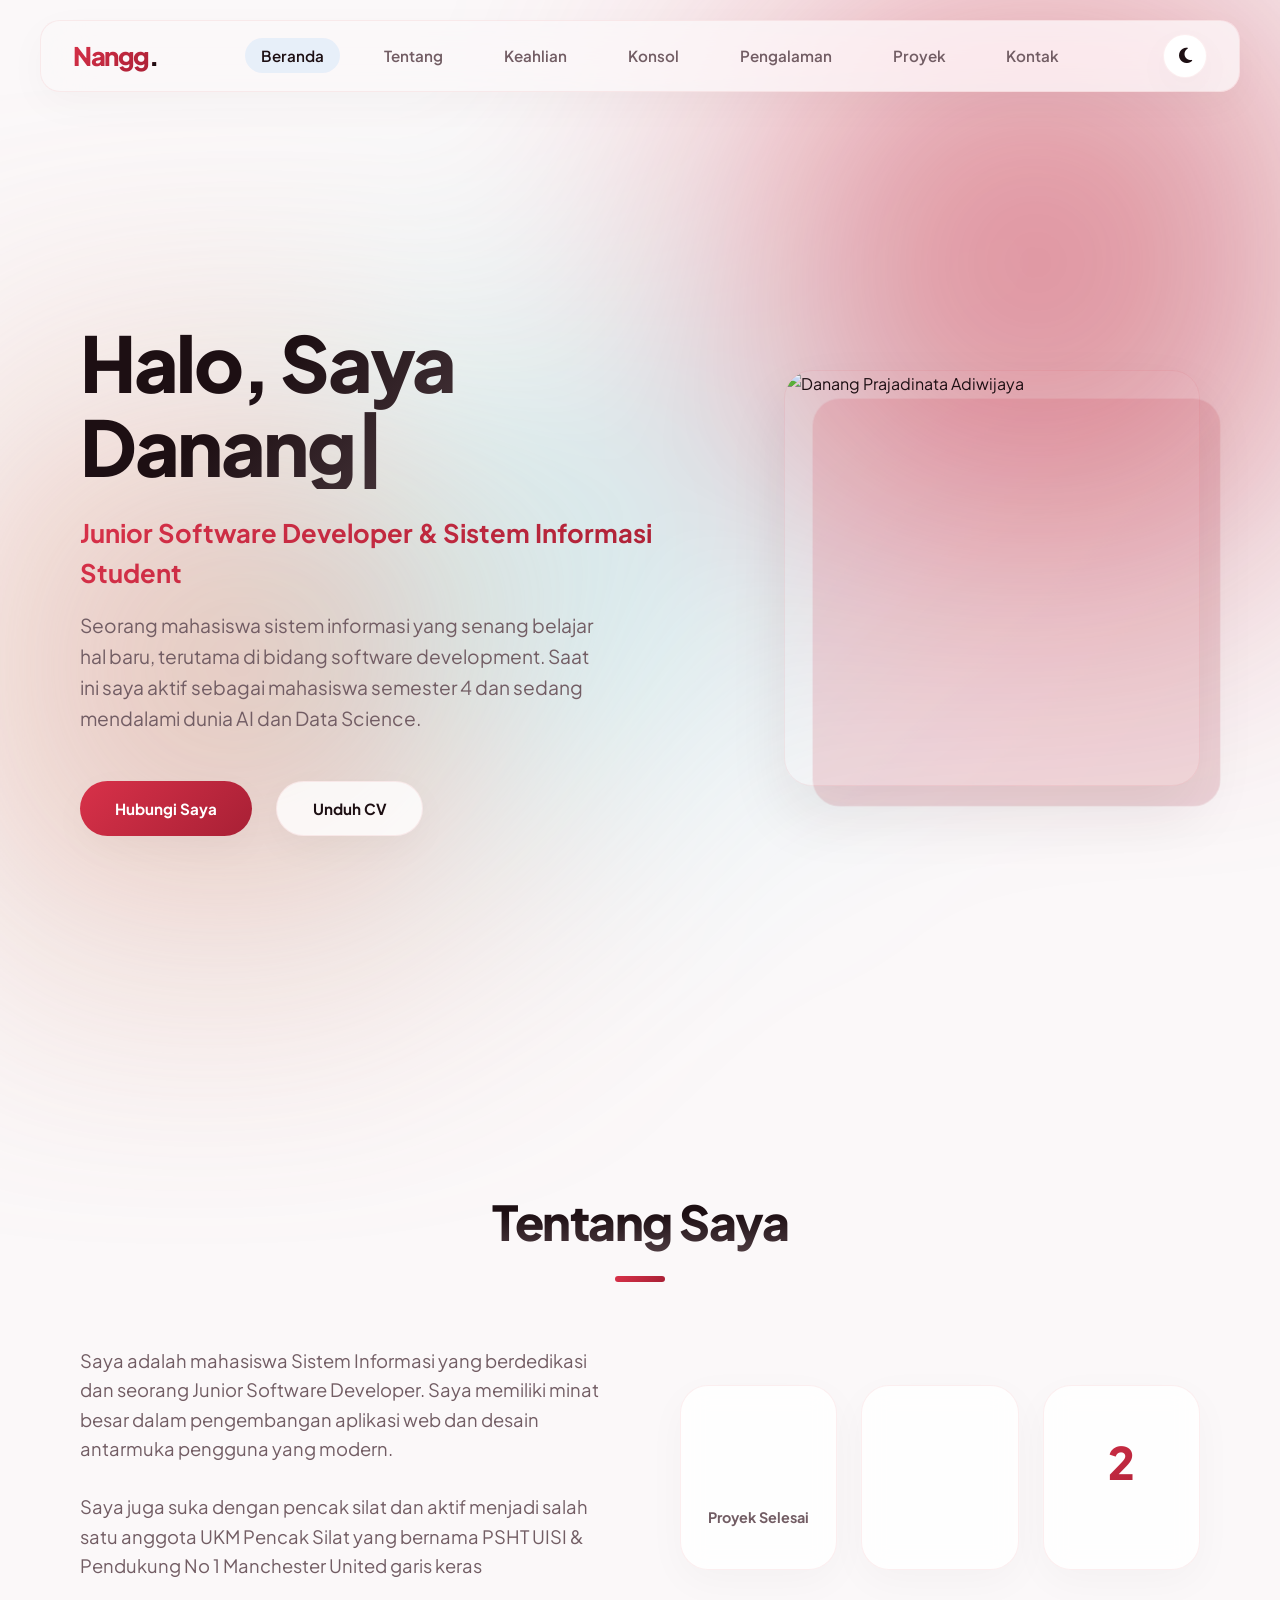
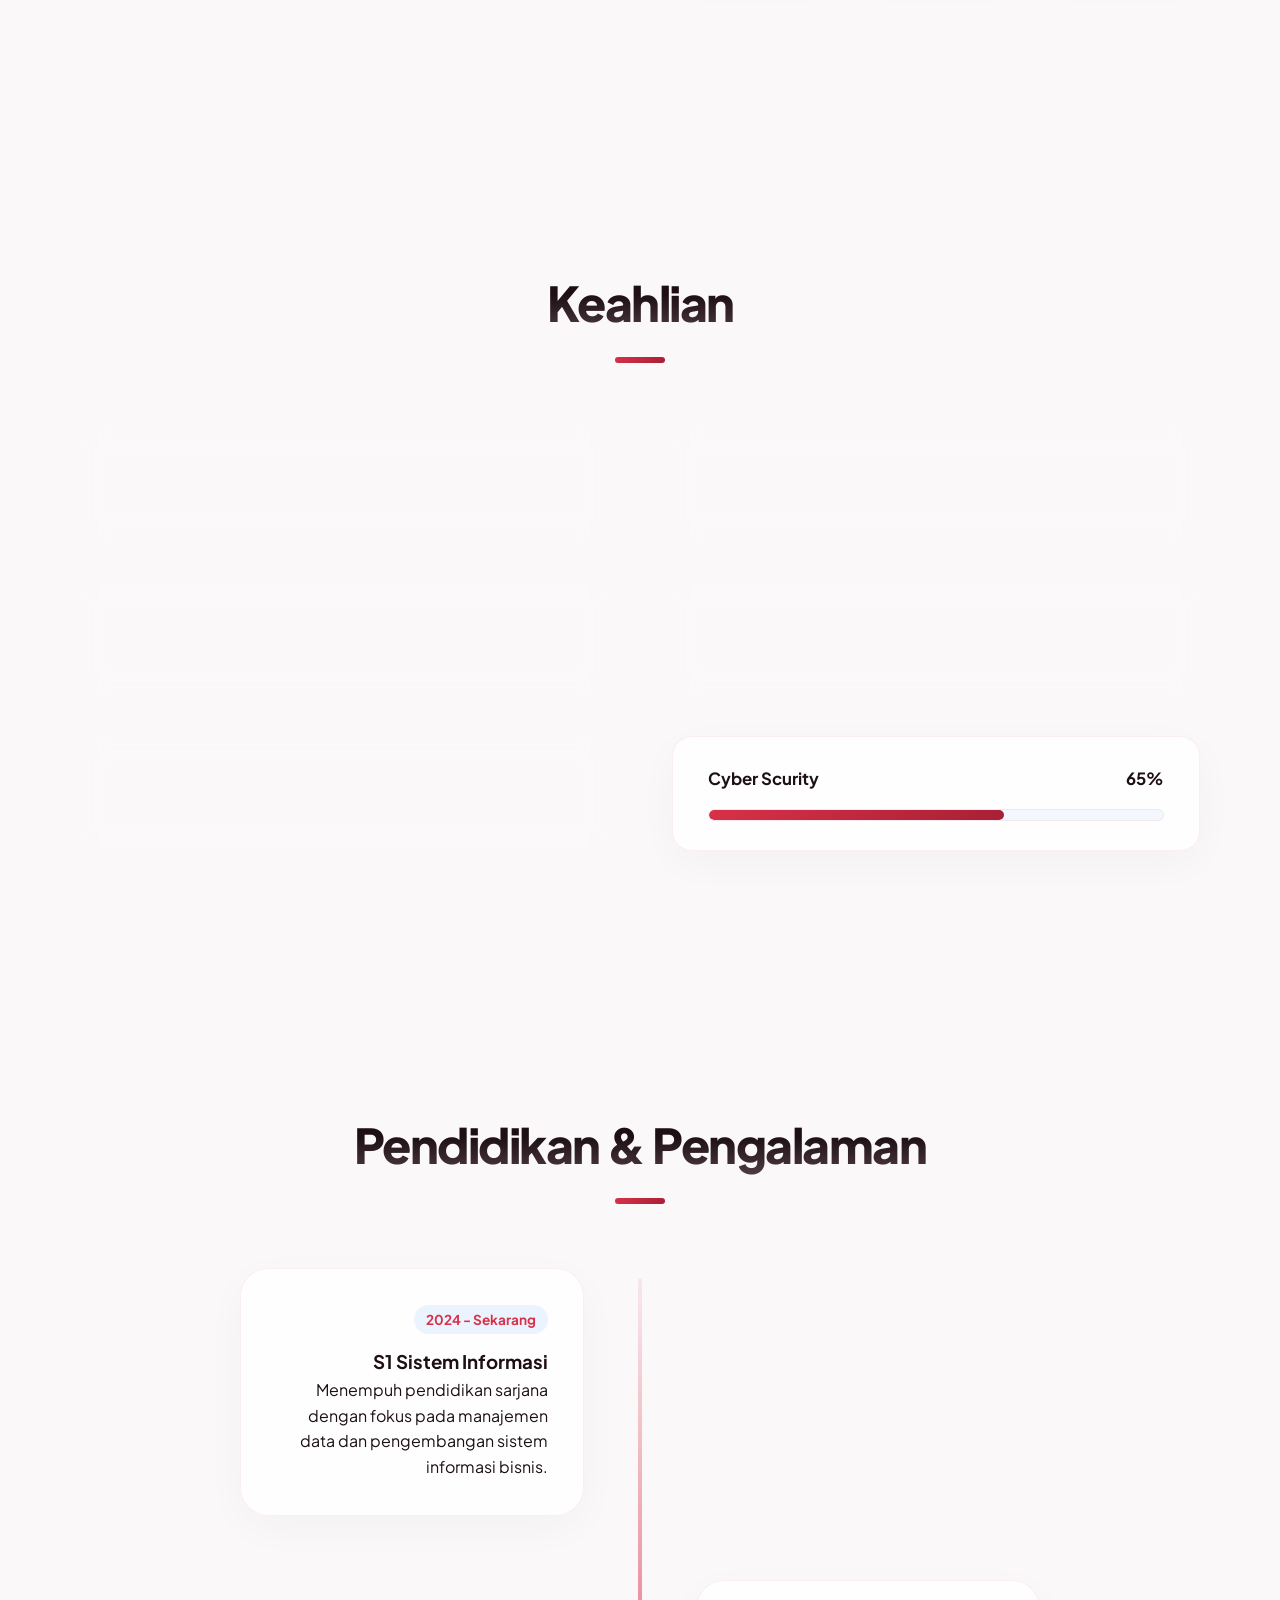
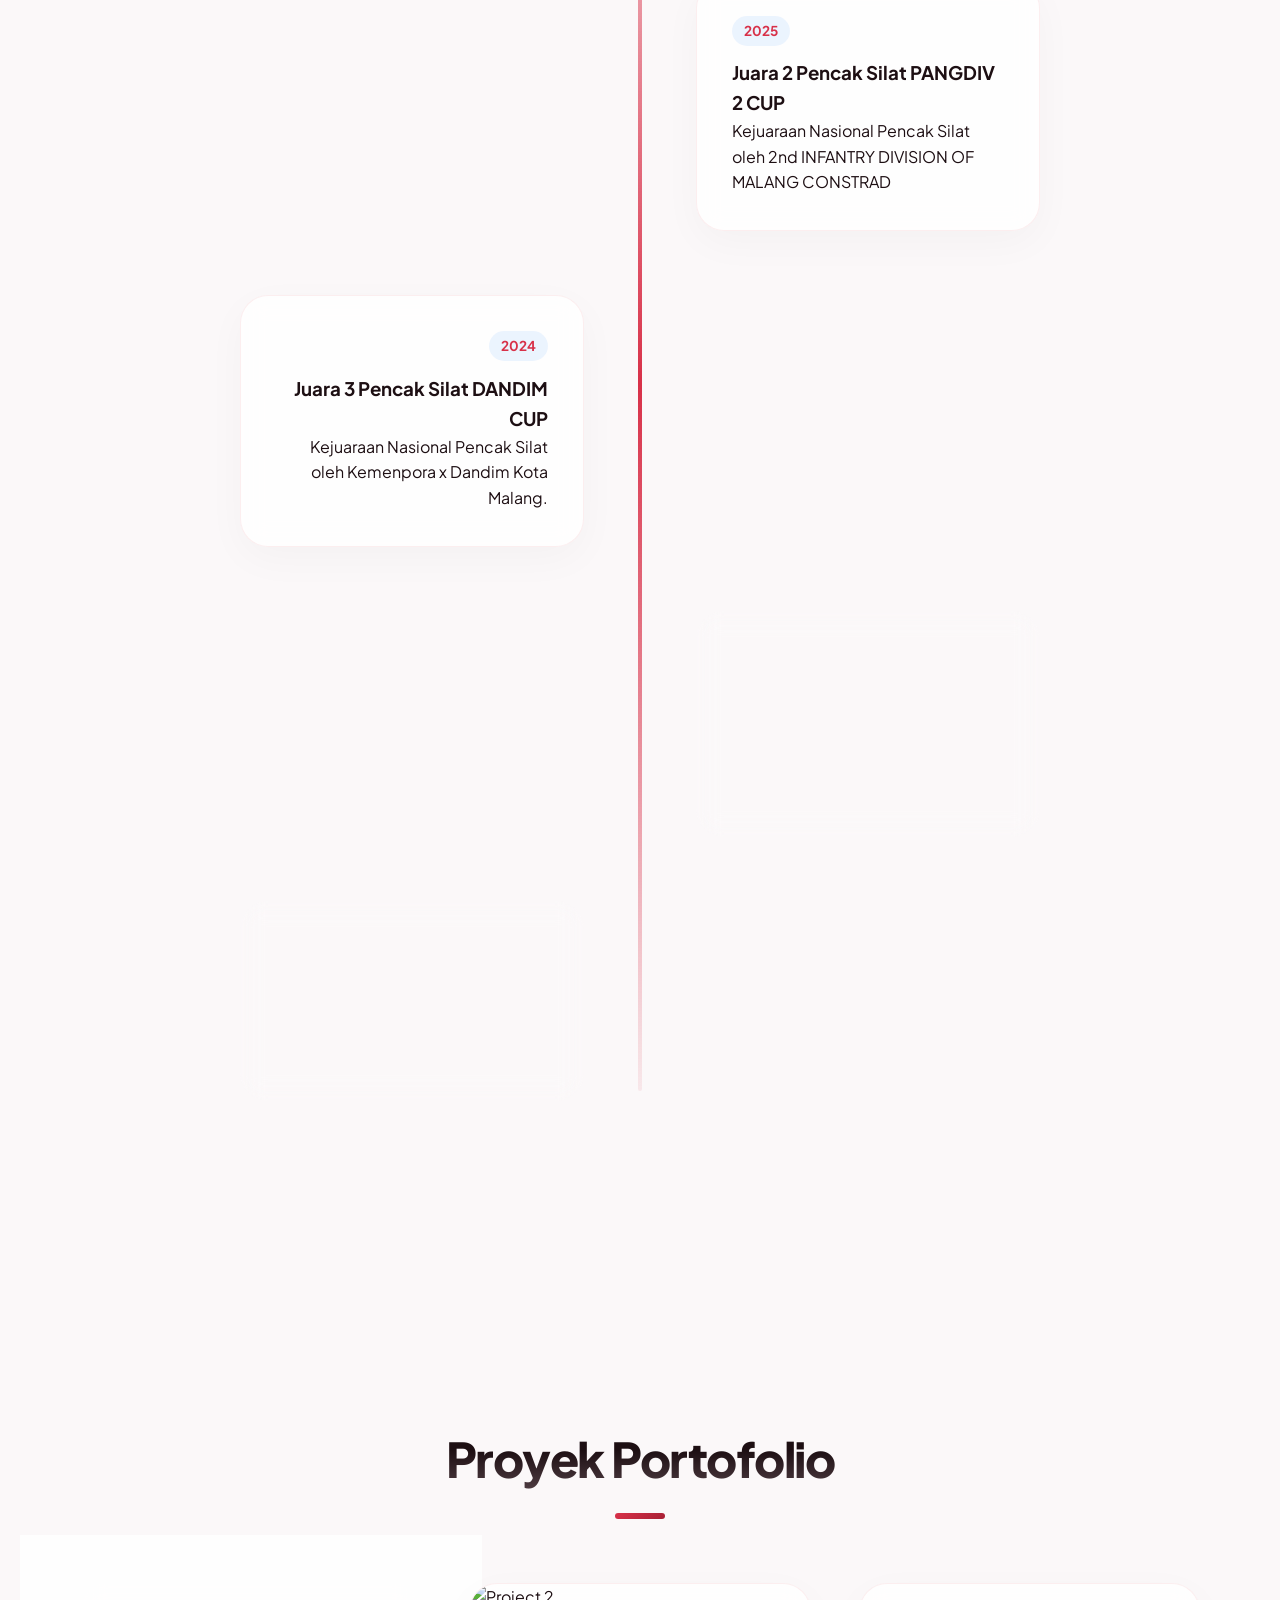
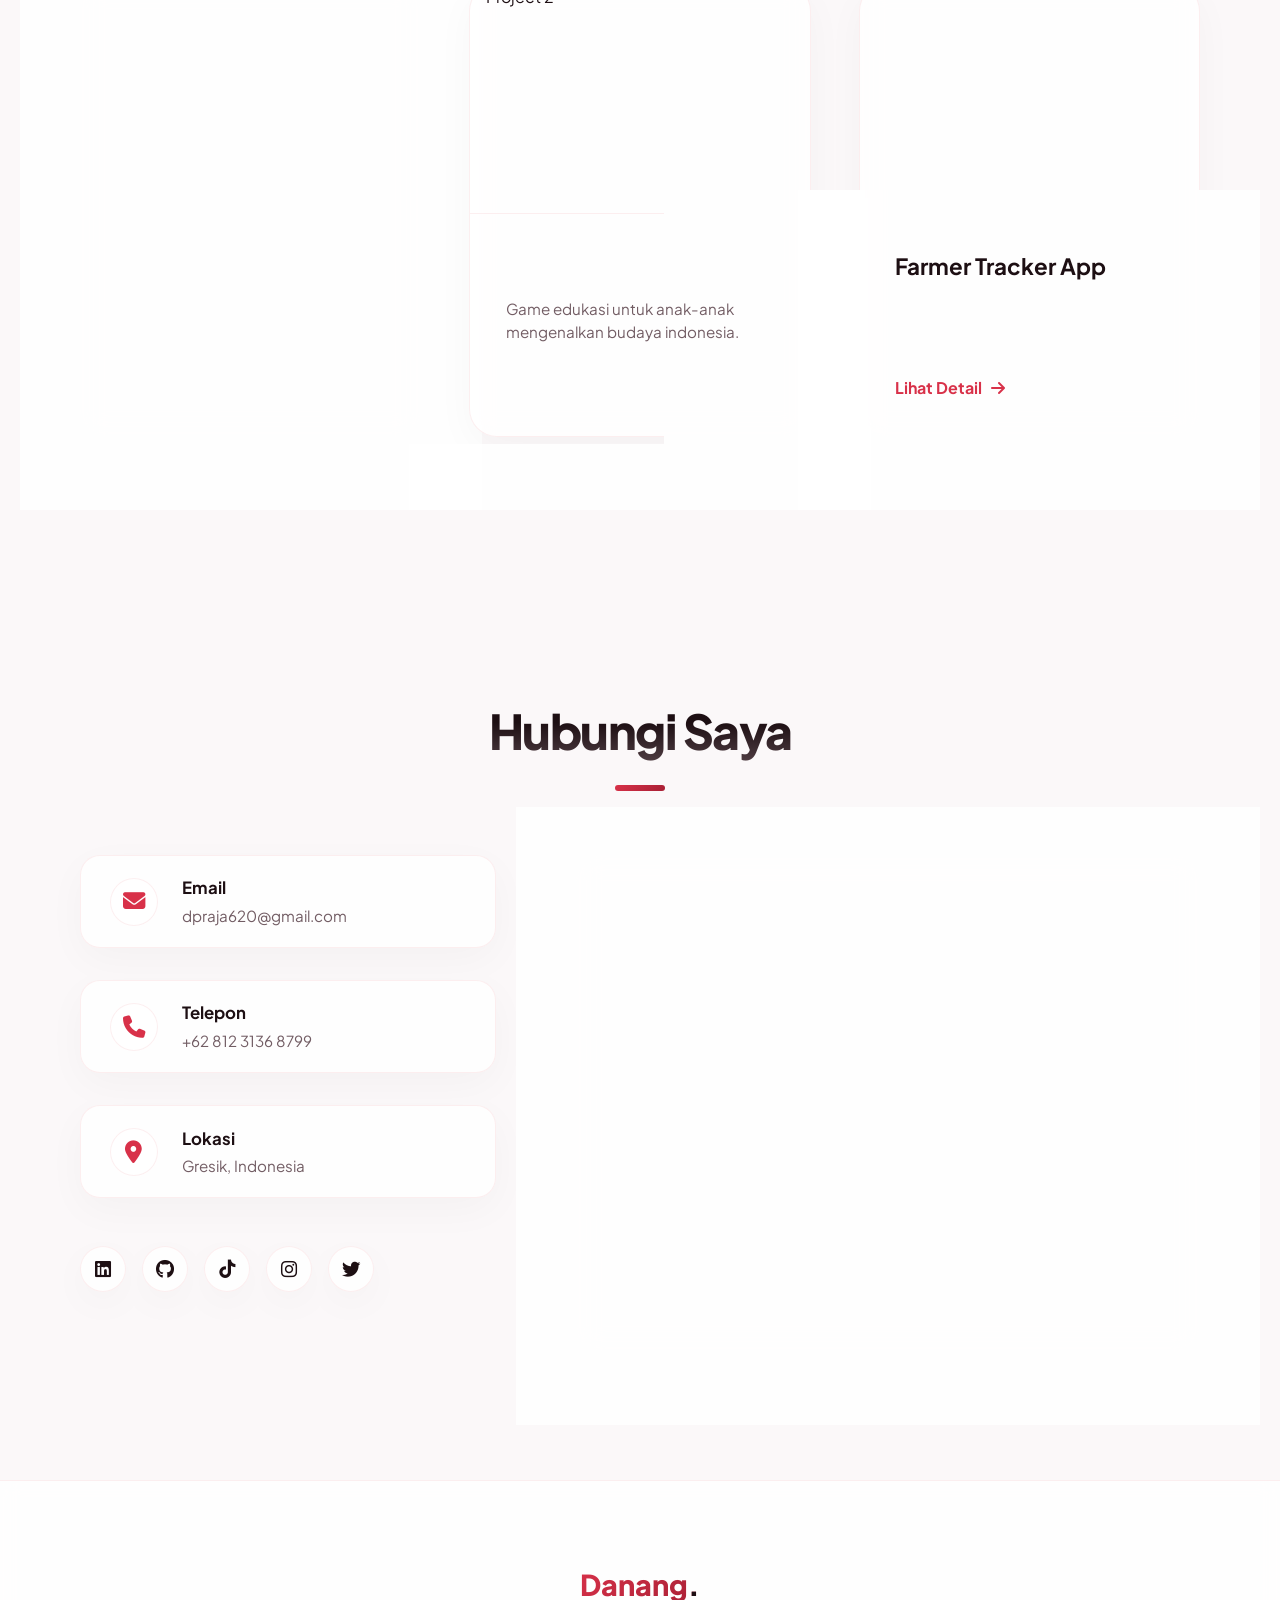
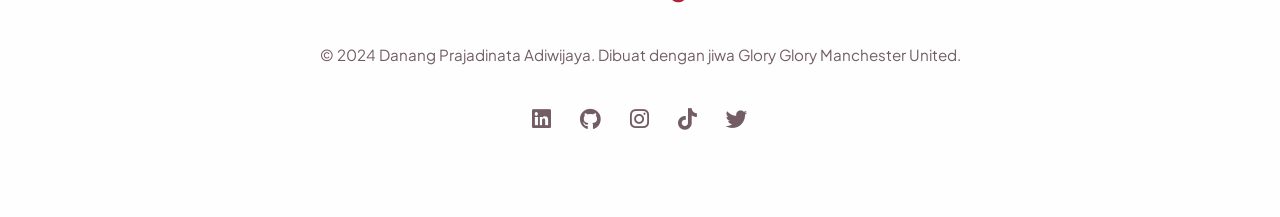
==== index.html @ c252d047 "Add files via upload" ====
<!DOCTYPE html>
<html lang="id">

<head>
    <meta charset="UTF-8">
    <meta name="viewport" content="width=device-width, initial-scale=1.0">
    <title>Nanggporto</title>
    <link rel="shortcut icon" href="assets/icons/favicon.ico" type="image/x-icon">
    <link rel="stylesheet" href="style.css">
    <!-- Font Awesome for icons -->
    <link rel="stylesheet" href="https://cdnjs.cloudflare.com/ajax/libs/font-awesome/6.4.0/css/all.min.css">
    <!-- Google Fonts -->
    <link href="https://fonts.googleapis.com/css2?family=Plus+Jakarta+Sans:wght@300;400;500;600;700;800&display=swap"
        rel="stylesheet">
</head>

<body class="light-mode">
    <div id="loading-screen" class="loading-screen">
        <div class="loader">
            <div class="spinner"></div>
            <p class="loader-text">Memuat...</p>
            <div class="progress-bar">
                <div class="progress"></div>
            </div>
        </div>
    </div>

    <!-- Ambient 3D background orbs -->
    <div class="ambient-orbs">
        <div class="orb orb-1"></div>
        <div class="orb orb-2"></div>
        <div class="orb orb-3"></div>
    </div>

    <nav id="navbar">
        <div class="container nav-container">
            <div class="logo">Nangg<span>.</span></div>
            <ul class="nav-links">
                <li><a href="#hero">Beranda</a></li>
                <li><a href="#about">Tentang</a></li>
                <li><a href="#skills">Keahlian</a></li>
                <li><a href="#console">Konsol</a></li>
                <li><a href="#experience">Pengalaman</a></li>
                <li><a href="#portfolio">Proyek</a></li>
                <li><a href="#contact">Kontak</a></li>
            </ul>
            <div class="nav-actions">
                <button id="theme-toggle" aria-label="Toggle Dark Mode">
                    <i class="fas fa-moon"></i>
                </button>
                <div class="hamburger">
                    <span></span>
                    <span></span>
                    <span></span>
                </div>
            </div>
        </div>
    </nav>

    <main>
        <!-- Hero Section -->
        <section id="hero" class="hero-section">
            <div class="container hero-container">
                <div class="hero-content" data-reveal="left">
                    <h1 class="typing-text">Halo, Saya Danang</h1>
                    <p class="tagline">Junior Software Developer & Sistem Informasi Student</p>
                    <p class="hero-desc">Seorang mahasiswa sistem informasi yang senang belajar hal baru, terutama di
                        bidang software development. Saat ini saya aktif sebagai mahasiswa semester 4 dan sedang
                        mendalami dunia AI dan Data Science.</p>
                    <div class="hero-btns">
                        <a href="#contact" class="btn btn-primary">Hubungi Saya</a>
                        <a href="#" class="btn btn-outline">Unduh CV</a>
                    </div>
                </div>
                <div class="hero-image" data-reveal="right">
                    <div class="image-wrapper">
                        <img id="profile-img" src="assets/images/profile_light.png" alt="Danang Prajadinata Adiwijaya">
                        <div class="image-bg"></div>
                    </div>
                </div>
            </div>
        </section>

        <!-- About Section -->
        <section id="about" class="about-section">
            <div class="container">
                <h2 class="section-title" data-reveal="top">Tentang Saya</h2>
                <div class="about-grid">
                    <div class="about-text" data-reveal="left">
                        <p>Saya adalah mahasiswa Sistem Informasi yang berdedikasi dan seorang Junior Software
                            Developer. Saya memiliki minat besar dalam pengembangan aplikasi web dan desain antarmuka
                            pengguna yang modern.</p>
                        <p>Saya juga suka dengan pencak silat dan aktif menjadi salah satu anggota UKM Pencak Silat yang
                            bernama PSHT UISI & Pendukung No 1 Manchester United garis keras</p>
                    </div>
                    <div class="about-stats" data-reveal="right">
                        <div class="stat-card">
                            <h3 class="counter" data-target="19">0</h3>
                            <p>Proyek Selesai</p>
                        </div>
                        <div class="stat-card">
                            <h3 class="counter" data-target="2">0</h3>
                            <p>Sertifikasi</p>
                        </div>
                        <div class="stat-card">
                            <h3 class="counter" data-target="2">0</h3>
                            <p>Tahun Belajar</p>
                        </div>
                    </div>
                </div>
            </div>
        </section>

        <!-- Skills Section -->
        <section id="skills" class="skills-section">
            <div class="container">
                <h2 class="section-title" data-reveal="top">Keahlian</h2>
                <div class="skills-grid">
                    <div class="skill-item" data-reveal="bottom">
                        <div class="skill-info">
                            <span>HTML5 & CSS3</span>
                            <span>90%</span>
                        </div>
                        <div class="skill-bar">
                            <div class="skill-progress" style="width: 0;" data-width="90%"></div>
                        </div>
                    </div>
                    <div class="skill-item" data-reveal="bottom">
                        <div class="skill-info">
                            <span>JavaScript</span>
                            <span>75%</span>
                        </div>
                        <div class="skill-bar">
                            <div class="skill-progress" style="width: 0;" data-width="85%"></div>
                        </div>
                    </div>
                    <div class="skill-item" data-reveal="bottom">
                        <div class="skill-info">
                            <span>PHP & MySQL</span>
                            <span>75%</span>
                        </div>
                        <div class="skill-bar">
                            <div class="skill-progress" style="width: 0;" data-width="80%"></div>
                        </div>
                    </div>
                    <div class="skill-item" data-reveal="bottom">
                        <div class="skill-info">
                            <span>UI/UX Design</span>
                            <span>75%</span>
                        </div>
                        <div class="skill-bar">
                            <div class="skill-progress" style="width: 0;" data-width="75%"></div>
                        </div>
                    </div>
                    <div class="skill-item" data-reveal="bottom">
                        <div class="skill-info">
                            <span>Problem Solving</span>
                            <span>90%</span>
                        </div>
                        <div class="skill-bar">
                            <div class="skill-progress" style="width: 0;" data-width="90%"></div>
                        </div>
                    </div>
                    <div class="skill-item" data-reveal="bottom">
                        <div class="skill-info">
                            <span>Cyber Scurity</span>
                            <span>65%</span>
                        </div>
                        <div class="skill-bar">
                            <div class="skill-progress" style="width: 0;" data-width="65%"></div>
                        </div>
                    </div>
                </div>
            </div>
        </section>

        <!-- Experience Section -->
        <section id="experience" class="experience-section">
            <div class="container">
                <h2 class="section-title" data-reveal="top">Pendidikan & Pengalaman</h2>
                <div class="timeline">
                    <div class="timeline-item" data-reveal="left">
                        <div class="timeline-dot"></div>
                        <div class="timeline-content">
                            <span class="date">2024 - Sekarang</span>
                            <h3>S1 Sistem Informasi</h3>
                            <p>Menempuh pendidikan sarjana dengan fokus pada manajemen data dan pengembangan sistem
                                informasi bisnis.</p>
                        </div>
                    </div>
                    <div class="timeline-item" data-reveal="right">
                        <div class="timeline-dot"></div>
                        <div class="timeline-content">
                            <span class="date">2025</span>
                            <h3>Juara 2 Pencak Silat PANGDIV 2 CUP</h3>
                            <p>Kejuaraan Nasional Pencak Silat oleh 2nd INFANTRY DIVISION OF MALANG CONSTRAD</p>
                            <img src="C:\Users\danan\OneDrive\Pictures\Screenshots\Screenshot 2025-07-25 211923.png"
                                alt="">
                        </div>
                    </div>
                    <div class="timeline-item" data-reveal="left">
                        <div class="timeline-dot"></div>
                        <div class="timeline-content">
                            <span class="date">2024</span>
                            <h3>Juara 3 Pencak Silat DANDIM CUP</h3>
                            <p>Kejuaraan Nasional Pencak Silat oleh Kemenpora x Dandim Kota Malang.</p>
                            <img src="C:\Users\danan\Downloads\SaveClip.App_567736354_1314228057144982_1578886664386800120_n.jpg"
                                alt="">
                        </div>
                    </div>
                    <div class="timeline-item" data-reveal="left">
                        <div class="timeline-dot"></div>
                        <div class="timeline-content">
                            <span class="date">2023</span>
                            <h3>Juara Harapan 3 Pencak Silat Pemkab Lamongan</h3>
                            <p>Kejuaraan Pencak Silat oleh Pemkab Lamongan.</p>
                        </div>
                    </div>
                    <div class="timeline-item" data-reveal="left">
                        <div class="timeline-dot"></div>
                        <div class="timeline-content">
                            <span class="date">2023</span>
                            <h3>Juara Harapan 2 Pencak Silat Pemda</h3>
                            <p>Kejuaraan Pencak Silat Pemda  </p>
                        </div>
                    </div>
                </div>
            </div>
        </section>

        <!-- Portfolio Section -->
        <section id="portfolio" class="portfolio-section">
            <div class="container">
                <h2 class="section-title" data-reveal="top">Proyek Portofolio</h2>
                <div class="portfolio-grid">
                    <div class="portfolio-card" data-reveal="bottom">
                        <div class="portfolio-img">
                            <img src="C:\Users\danan\OneDrive\Pictures\Screenshots\Screenshot 2026-05-27 235932.png"
                                alt="Project 1">
                        </div>
                        <div class="portfolio-info">
                            <h3>Movie App</h3>
                            <p>Aplikasi pencarian film dengan informasi lengkap dan trailer.</p>
                            <a href="https://my-movie-app-ecru.vercel.app/" class="portfolio-link">Lihat Detail <i
                                    class="fas fa-arrow-right"></i></a>
                        </div>
                    </div>
                    <div class="portfolio-card" data-reveal="bottom">
                        <div class="portfolio-img">
                            <img src="C:\Users\danan\OneDrive\Pictures\Screenshots\Screenshot 2026-01-17 145121.png"
                                alt="Project 2">
                        </div>
                        <div class="portfolio-info">
                            <h3>Game Edukasi</h3>
                            <p>Game edukasi untuk anak-anak mengenalkan budaya indonesia.</p>
                            <a href="./game.html" class="portfolio-link">Lihat Detail <i
                                    class="fas fa-arrow-right"></i></a>
                        </div>
                    </div>
                    <div class="portfolio-card" data-reveal="bottom">
                        <div class="portfolio-img">
                            <img src="C:\Users\danan\OneDrive\Pictures\Screenshots\Screenshot 2026-05-27 235335.png"
                                alt="Project 3">
                        </div>
                        <div class="portfolio-info">
                            <h3>Farmer Tracker App</h3>
                            <p>Aplikasi pencatatan cuaca & kebun yang membantu petani vanili.</p>
                            <a href="https://vanilla-plantation-m-uxh8.bolt.host/" class="portfolio-link">Lihat Detail
                                <i class="fas fa-arrow-right"></i></a>
                        </div>
                    </div>
                </div>
            </div>
        </section>

        <!-- Contact Section -->
        <section id="contact" class="contact-section">
            <div class="container">
                <h2 class="section-title" data-reveal="top">Hubungi Saya</h2>
                <div class="contact-grid">
                    <div class="contact-info" data-reveal="left">
                        <div class="info-item">
                            <i class="fas fa-envelope"></i>
                            <div>
                                <h4>Email</h4>
                                <p>dpraja620@gmail.com</p>
                            </div>
                        </div>
                        <div class="info-item">
                            <i class="fas fa-phone"></i>
                            <div>
                                <h4>Telepon</h4>
                                <p>+62 812 3136 8799</p>
                            </div>
                        </div>
                        <div class="info-item">
                            <i class="fas fa-location-dot"></i>
                            <div>
                                <h4>Lokasi</h4>
                                <p>Gresik, Indonesia</p>
                            </div>
                        </div>
                        <div class="social-links">
                            <a href="https://www.linkedin.com/in/danang-prajadinata-adiwijaya-89ab84354"><i
                                    class="fab fa-linkedin"></i></a>
                            <a href="https://github.com/nangg22"><i class="fab fa-github"></i></a>
                            <a href="https://www.tiktok.com/@nanggxd_"><i class="fab fa-tiktok"></i></a>
                            <a href="https://www.instagram.com/dnanggpraja/?hl=en"><i class="fab fa-instagram"></i></a>
                            <a href="https://x.com/Nanggxd7"><i class="fab fa-twitter"></i></a>
                        </div>
                    </div>
                    <div class="contact-form" data-reveal="right">
                        <form id="form-contact">
                            <div class="form-group">
                                <input type="text" id="name" placeholder="Nama Lengkap" required>
                            </div>
                            <div class="form-group">
                                <input type="email" id="email" placeholder="Alamat Email" required>
                            </div>
                            <div class="form-group">
                                <textarea id="message" rows="5" placeholder="Pesan Anda" required></textarea>
                            </div>
                            <button type="submit" class="btn btn-primary btn-block">Kirim Pesan</button>
                        </form>
                    </div>
                </div>
            </div>
        </section>
    </main>

    <footer class="footer">
        <div class="container">
            <div class="footer-content">
                <div class="footer-logo">Danang<span>.</span></div>
                <p>&copy; 2024 Danang Prajadinata Adiwijaya. Dibuat dengan jiwa <span>Glory Glory Manchester
                        United</span>.</p>
                <div class="footer-social">
                    <a href="https://www.linkedin.com/in/danang-prajadinata-adiwijaya-89ab84354"><i
                            class="fab fa-linkedin"></i></a>
                    <a href="https://github.com/nangg22"><i class="fab fa-github"></i></a>
                    <a href="https://www.instagram.com/dnanggpraja"><i class="fab fa-instagram"></i></a>
                    <a href="https://www.tiktok.com/@nanggxd_"><i class="fab fa-tiktok"></i></a>
                    <a href="https://x.com/Nanggxd7"><i class="fab fa-twitter"></i></a>
                </div>
            </div>
        </div>
    </footer>

    <script src="script.js"></script>
</body>
---- style.css ----
:root {
    /* Crimson Slate & Rose Gold Palette - Light Mode */
    --primary-gradient: linear-gradient(135deg, #d83149 0%, #a82035 100%);
    --primary: #d83149;
    --primary-glow: rgba(216, 49, 73, 0.25);
    --secondary: #26161c;
    --accent-gradient: linear-gradient(135deg, #df9f8b 0%, #c47c66 100%);
    --accent: #df9f8b;

    --background: #fbf8f9;
    /* Warm off-white/rose background */
    --surface: rgba(255, 255, 255, 0.8);
    /* Glassmorphic surface */
    --surface-solid: #ffffff;
    --text: #1d0f13;
    /* Deep slate crimson/black */
    --text-muted: #725d64;
    --border: rgba(216, 49, 73, 0.08);
    --nav-bg: rgba(251, 248, 249, 0.8);

    /* Spacing & Misc */
    --container-width: 1200px;
    --transition-speed: 0.5s;
    --transition-bouncy: cubic-bezier(0.34, 1.56, 0.64, 1);
    --border-radius-lg: 28px;
    --border-radius-md: 20px;
    --border-radius-sm: 14px;
    --shadow-soft: 0 12px 40px rgba(38, 22, 28, 0.03);
    --shadow-medium: 0 20px 50px rgba(216, 49, 73, 0.05);
    --shadow-elevated: 0 30px 60px rgba(38, 22, 28, 0.08);
}

.dark-mode {
    /* Crimson Slate & Rose Gold Palette - Dark Mode */
    --primary-gradient: linear-gradient(135deg, #e95a71 0%, #d83149 100%);
    --primary: #e95a71;
    --primary-glow: rgba(233, 90, 113, 0.35);
    --secondary: #fbf8f9;
    --accent-gradient: linear-gradient(135deg, #f0b5a3 0%, #df9f8b 100%);
    --accent: #f0b5a3;

    --background: #120a0d;
    /* Luxurious deep crimson slate black */
    --surface: rgba(28, 16, 21, 0.7);
    /* Warm glassmorphic surface */
    --surface-solid: #1e1116;
    --text: #faeff2;
    --text-muted: #b49ea5;
    --border: rgba(255, 255, 255, 0.06);
    --nav-bg: rgba(18, 10, 13, 0.8);
    --shadow-soft: 0 12px 40px rgba(0, 0, 0, 0.4);
    --shadow-medium: 0 20px 50px rgba(0, 0, 0, 0.5);
    --shadow-elevated: 0 30px 60px rgba(0, 0, 0, 0.6);
}

/* LOADING SCREEN */
.loading-screen {
    position: fixed;
    top: 0;
    left: 0;
    width: 100%;
    height: 100%;
    background: linear-gradient(135deg, #d83149 0%, #a82035 100%);
    display: flex;
    align-items: center;
    justify-content: center;
    z-index: 9999;
    transition: opacity 1.5s ease;
}

.loading-screen.hide {
    opacity: 0;
    pointer-events: none;
}

.loader {
    text-align: center;
}

/* SPINNER */
.spinner {
    width: 60px;
    height: 60px;
    border: 4px solid rgba(255, 255, 255, 0.2);
    border-top: 4px solid #fff;
    border-radius: 50%;
    animation: spin 1s linear infinite;
    margin: 0 auto 20px;
}

@keyframes spin {
    to {
        transform: rotate(360deg);
    }
}

/* TEXT */
.loader-text {
    color: #fff;
    font-size: 18px;
    font-weight: 600;
    margin-bottom: 20px;
    animation: pulse 1.5s ease-in-out infinite;
}

@keyframes pulse {

    0%,
    100% {
        opacity: 0.6;
    }

    50% {
        opacity: 1;
    }
}

/* PROGRESS BAR */
.progress-bar {
    width: 250px;
    height: 4px;
    background: rgba(255, 0, 106, 0.2);
    border-radius: 10px;
    overflow: hidden;
    margin: 0 auto;
}

.progress {
    height: 100%;
    background: linear-gradient(90deg, #fff, #ff00bf);
    animation: progress 2s ease-in-out infinite;
}

@keyframes progress {
    0% {
        width: 0%;
    }

    50% {
        width: 100%;
    }

    100% {
        width: 100%;
    }
}

* {
    margin: 0;
    padding: 0;
    box-sizing: border-box;
}

html {
    scroll-behavior: smooth;
    scrollbar-width: thin;
    scrollbar-color: var(--primary) var(--background);
}

/* Custom Scrollbar */
::-webkit-scrollbar {
    width: 8px;
}

::-webkit-scrollbar-track {
    background: var(--background);
}

::-webkit-scrollbar-thumb {
    background: var(--primary);
    border-radius: 10px;
}

body {
    font-family: 'Plus Jakarta Sans', sans-serif;
    background-color: var(--background);
    color: var(--text);
    line-height: 1.6;
    transition: background-color var(--transition-speed), color var(--transition-speed);
    overflow-x: hidden;
    position: relative;
}

/* Ambient 3D background orbs */
.ambient-orbs {
    position: fixed;
    top: 0;
    left: 0;
    width: 100vw;
    height: 100vh;
    z-index: -2;
    pointer-events: none;
    overflow: hidden;
    opacity: 0.6;
    filter: blur(140px);
    transition: opacity 1s ease;
}

.orb {
    position: absolute;
    border-radius: 50%;
}

.orb-1 {
    top: -10%;
    right: -10%;
    width: 50vw;
    height: 50vw;
    background: var(--primary-gradient);
    animation: orbFloat 25s infinite alternate ease-in-out;
}

.orb-2 {
    bottom: -10%;
    left: -10%;
    width: 45vw;
    height: 45vw;
    background: var(--accent-gradient);
    animation: orbFloat 30s infinite alternate-reverse ease-in-out;
}

.orb-3 {
    top: 40%;
    left: 30%;
    width: 30vw;
    height: 30vw;
    background: linear-gradient(135deg, #00f5d4 0%, #00bbf9 100%);
    animation: orbFloat 20s infinite alternate ease-in-out 2s;
    opacity: 0.4;
}

@keyframes orbFloat {
    0% {
        transform: translate(0, 0) scale(1) rotate(0deg);
    }

    50% {
        transform: translate(5%, 8%) scale(1.1) rotate(180deg);
    }

    100% {
        transform: translate(-5%, -5%) scale(0.9) rotate(360deg);
    }
}

.container {
    max-width: var(--container-width);
    margin: 0 auto;
    padding: 0 2.5rem;
}

a {
    text-decoration: none;
    color: inherit;
    transition: color 0.3s ease, transform 0.3s ease;
}

ul {
    list-style: none;
}

img {
    max-width: 100%;
    display: block;
}

section {
    padding: 8rem 0;
    position: relative;
}

/* One UI Signature Header Style (Large, Clean Title & Subtle Subtitle) */
.section-title {
    font-size: 3rem;
    font-weight: 800;
    margin-bottom: 4rem;
    text-align: center;
    letter-spacing: -1.5px;
    background: linear-gradient(180deg, var(--text) 30%, var(--text-muted) 100%);
    -webkit-background-clip: text;
    -webkit-text-fill-color: transparent;
    position: relative;
    display: flex;
    flex-direction: column;
    align-items: center;
}

.section-title::after {
    content: '';
    display: block;
    margin-top: 15px;
    width: 50px;
    height: 6px;
    background: var(--primary-gradient);
    border-radius: 100px;
}

/* Navbar (One UI Quick Panel Inspired Glassmorphic Bar) */
#navbar {
    position: fixed;
    top: 20px;
    left: 50%;
    transform: translateX(-50%);
    width: calc(100% - 40px);
    max-width: var(--container-width);
    z-index: 1000;
    background-color: var(--nav-bg);
    backdrop-filter: blur(24px) saturate(180%);
    -webkit-backdrop-filter: blur(24px) saturate(180%);
    border: 1px solid var(--border);
    border-radius: var(--border-radius-md);
    box-shadow: var(--shadow-soft);
    transition: all var(--transition-speed) var(--transition-bouncy);
}

#navbar.shrink {
    top: 10px;
    border-radius: var(--border-radius-lg);
    box-shadow: var(--shadow-medium);
    background-color: rgba(255, 255, 255, 0.85);
}

.dark-mode #navbar.shrink {
    background-color: rgba(6, 7, 9, 0.85);
}

.nav-container {
    display: flex;
    justify-content: space-between;
    align-items: center;
    height: 70px;
    padding: 0 2rem;
}

.logo {
    font-size: 1.6rem;
    font-weight: 800;
    letter-spacing: -1.5px;
    background: var(--primary-gradient);
    -webkit-background-clip: text;
    -webkit-text-fill-color: transparent;
}

.logo span {
    -webkit-text-fill-color: var(--text);
}

.nav-links {
    display: flex;
    gap: 1.8rem;
}

.nav-links a {
    font-weight: 600;
    font-size: 0.95rem;
    color: var(--text-muted);
    padding: 8px 16px;
    border-radius: 100px;
    transition: all 0.3s var(--transition-bouncy);
}

.nav-links a:hover,
.nav-links a.active {
    color: var(--text);
    background: rgba(3, 129, 254, 0.08);
}

.nav-actions {
    display: flex;
    align-items: center;
    gap: 1.2rem;
}

/* One UI 8.5/9 Quick Toggle Theme Switcher */
#theme-toggle {
    background: var(--surface-solid);
    border: 1px solid var(--border);
    cursor: pointer;
    width: 44px;
    height: 44px;
    border-radius: 50%;
    display: flex;
    align-items: center;
    justify-content: center;
    color: var(--text);
    font-size: 1.1rem;
    box-shadow: var(--shadow-soft);
    transition: all 0.4s var(--transition-bouncy);
}

#theme-toggle:hover {
    transform: scale(1.1) rotate(15deg);
    background: var(--primary-gradient);
    color: #ffffff;
    box-shadow: var(--shadow-medium);
}

.hamburger {
    display: none;
    flex-direction: column;
    gap: 6px;
    cursor: pointer;
    padding: 6px;
}

.hamburger span {
    width: 22px;
    height: 2.5px;
    border-radius: 10px;
    background-color: var(--text);
    transition: var(--transition-speed) var(--transition-bouncy);
}

/* Buttons (Pill-shaped, Soft Bouncy Physics) */
.btn {
    display: inline-flex;
    align-items: center;
    justify-content: center;
    padding: 0.9rem 2.2rem;
    border-radius: 100px;
    font-weight: 700;
    cursor: pointer;
    border: none;
    font-size: 0.95rem;
    transition: all 0.4s var(--transition-bouncy);
    box-shadow: var(--shadow-soft);
}

.btn-primary {
    background: var(--primary-gradient);
    color: #ffffff;
}

.btn-primary:hover {
    transform: translateY(-4px) scale(1.03);
    box-shadow: 0 10px 25px var(--primary-glow);
}

.btn-primary:active {
    transform: translateY(-1px) scale(0.98);
}

.btn-outline {
    background-color: var(--surface);
    border: 1.5px solid var(--border);
    color: var(--text);
}

.btn-outline:hover {
    background-color: var(--primary);
    color: #ffffff;
    border-color: transparent;
    transform: translateY(-4px);
    box-shadow: 0 10px 25px var(--primary-glow);
}

.btn-block {
    width: 100%;
}

/* Hero Section (One UI Space & Large Typography) */
.hero-section {
    perspective: 1200px;
}

.hero-container {
    display: grid;
    grid-template-columns: 1.2fr 0.8fr;
    align-items: center;
    gap: 5rem;
    min-height: calc(100vh - 100px);
    padding-top: 100px;
}

.hero-content h1 {
    font-size: 4.8rem;
    font-weight: 800;
    line-height: 1.1;
    letter-spacing: -2.5px;
    margin-bottom: 1.5rem;
    background: linear-gradient(135deg, var(--text) 30%, var(--text-muted) 100%);
    -webkit-background-clip: text;
    -webkit-text-fill-color: transparent;
}

.tagline {
    font-size: 1.6rem;
    font-weight: 700;
    background: var(--primary-gradient);
    -webkit-background-clip: text;
    -webkit-text-fill-color: transparent;
    margin-bottom: 1rem;
    display: inline-block;
}

.hero-desc {
    font-size: 1.2rem;
    color: var(--text-muted);
    margin-bottom: 3rem;
    max-width: 520px;
}

.hero-btns {
    display: flex;
    gap: 1.5rem;
}

/* 3D Profile Frame and Card */
.hero-image {
    position: relative;
    perspective: 1000px;
}

.image-wrapper {
    position: relative;
    z-index: 1;
    transform-style: preserve-3d;
    transition: transform 0.6s var(--transition-bouncy);
}

.image-wrapper:hover {
    transform: rotateY(8deg) rotateX(4deg);
}

.image-wrapper img {
    border-radius: var(--border-radius-lg);
    box-shadow: var(--shadow-elevated);
    width: 100%;
    object-fit: cover;
    aspect-ratio: 1/1;
    border: 1px solid var(--border);
    transition: transform 0.5s var(--transition-bouncy);
}

.image-bg {
    position: absolute;
    top: 25px;
    right: -25px;
    width: 100%;
    height: 100%;
    background: var(--primary-gradient);
    border-radius: var(--border-radius-lg);
    z-index: -1;
    opacity: 0.15;
    transition: all 0.5s var(--transition-bouncy);
    transform: translateZ(-20px);
}

.image-wrapper:hover .image-bg {
    transform: translateZ(-35px) translate(10px, -10px);
    opacity: 0.25;
}

/* About Section & Cards */
.about-grid {
    display: grid;
    grid-template-columns: 1fr 1fr;
    gap: 5rem;
    align-items: center;
}

.about-text p {
    margin-bottom: 1.8rem;
    font-size: 1.15rem;
    color: var(--text-muted);
}

.about-stats {
    display: grid;
    grid-template-columns: repeat(3, 1fr);
    gap: 1.5rem;
    perspective: 1000px;
}

/* 3D Stat Card */
.stat-card {
    background-color: var(--surface);
    backdrop-filter: blur(12px);
    -webkit-backdrop-filter: blur(12px);
    padding: 2.5rem 1.5rem;
    border-radius: var(--border-radius-lg);
    text-align: center;
    border: 1px solid var(--border);
    transition: all 0.5s var(--transition-bouncy);
    transform-style: preserve-3d;
    box-shadow: var(--shadow-soft);
}

.stat-card:hover {
    transform: translateY(-8px) scale(1.02);
    border-color: var(--primary);
    box-shadow: var(--shadow-elevated);
}

.stat-card h3 {
    font-size: 2.8rem;
    background: var(--primary-gradient);
    -webkit-background-clip: text;
    -webkit-text-fill-color: transparent;
    margin-bottom: 0.5rem;
    font-weight: 800;
    transform: translateZ(25px);
}

.stat-card p {
    font-size: 0.9rem;
    font-weight: 700;
    color: var(--text-muted);
    transform: translateZ(15px);
}

/* Skills Section (Dashboard widget-like designs) */
.skills-grid {
    display: grid;
    grid-template-columns: 1fr 1fr;
    gap: 2.5rem 4rem;
}

.skill-item {
    background: var(--surface);
    backdrop-filter: blur(12px);
    -webkit-backdrop-filter: blur(12px);
    border: 1px solid var(--border);
    padding: 1.8rem 2.2rem;
    border-radius: var(--border-radius-md);
    transition: all 0.4s var(--transition-bouncy);
    box-shadow: var(--shadow-soft);
}

.skill-item:hover {
    transform: translateY(-4px);
    box-shadow: var(--shadow-medium);
    border-color: var(--primary);
}

.skill-info {
    display: flex;
    justify-content: space-between;
    margin-bottom: 1rem;
    font-weight: 700;
    font-size: 1.05rem;
}

.skill-bar {
    height: 12px;
    background-color: rgba(3, 129, 254, 0.05);
    border-radius: 100px;
    overflow: hidden;
    border: 1px solid var(--border);
}

.skill-progress {
    height: 100%;
    background: var(--primary-gradient);
    border-radius: 100px;
    transition: width 1.8s cubic-bezier(0.1, 0.8, 0.2, 1);
}

/* Experience Section (One UI Rounded Timeline Tracker) */
.timeline {
    position: relative;
    max-width: 800px;
    margin: 0 auto;
    perspective: 1200px;
}

.timeline::before {
    content: '';
    position: absolute;
    top: 10px;
    left: 50%;
    transform: translateX(-50%);
    width: 4px;
    height: calc(100% - 20px);
    background: linear-gradient(180deg, var(--border) 0%, var(--primary) 50%, var(--border) 100%);
    border-radius: 10px;
}

.timeline-item {
    margin-bottom: 4rem;
    position: relative;
    width: 50%;
    transform-style: preserve-3d;
}

.timeline-item:nth-child(odd) {
    left: 0;
    padding-right: 3.5rem;
    text-align: right;
}

.timeline-item:nth-child(even) {
    left: 50%;
    padding-left: 3.5rem;
}

.timeline-dot {
    position: absolute;
    top: 25px;
    width: 24px;
    height: 24px;
    background: var(--surface-solid);
    border: 4px solid var(--primary);
    border-radius: 50%;
    z-index: 2;
    box-shadow: var(--shadow-soft);
    transition: all 0.3s var(--transition-bouncy);
}

.timeline-item:hover .timeline-dot {
    background: var(--primary);
    transform: scale(1.3);
    box-shadow: 0 0 15px var(--primary-glow);
}

.timeline-item:nth-child(odd) .timeline-dot {
    right: -12px;
}

.timeline-item:nth-child(even) .timeline-dot {
    left: -12px;
}

.timeline-content {
    background-color: var(--surface);
    backdrop-filter: blur(12px);
    -webkit-backdrop-filter: blur(12px);
    padding: 2.2rem;
    border-radius: var(--border-radius-lg);
    border: 1px solid var(--border);
    transition: all 0.5s var(--transition-bouncy);
    box-shadow: var(--shadow-soft);
}

.timeline-content:hover {
    box-shadow: var(--shadow-elevated);
    border-color: var(--primary);
    transform: translateY(-6px);
}

.date {
    display: inline-block;
    padding: 4px 12px;
    background: rgba(3, 129, 254, 0.08);
    color: var(--primary);
    font-weight: 700;
    font-size: 0.85rem;
    border-radius: 100px;
    margin-bottom: 0.8rem;
}

/* Portfolio Section (Interactive 3D Grid) */
.portfolio-grid {
    display: grid;
    grid-template-columns: repeat(auto-fit, minmax(320px, 1fr));
    gap: 3rem;
    perspective: 1500px;
}

.portfolio-card {
    background-color: var(--surface);
    backdrop-filter: blur(12px);
    -webkit-backdrop-filter: blur(12px);
    border-radius: var(--border-radius-lg);
    overflow: hidden;
    border: 1px solid var(--border);
    transition: all 0.5s var(--transition-bouncy);
    box-shadow: var(--shadow-soft);
    transform-style: preserve-3d;
    position: relative;
}

.portfolio-card:hover {
    border-color: var(--primary);
    box-shadow: var(--shadow-elevated);
}

.portfolio-img {
    height: 230px;
    overflow: hidden;
    position: relative;
    border-bottom: 1px solid var(--border);
    transform-style: preserve-3d;
}

.portfolio-img img {
    width: 100%;
    height: 100%;
    object-fit: cover;
    transition: transform 0.6s var(--transition-bouncy);
    transform: translateZ(0);
}

.portfolio-card:hover .portfolio-img img {
    transform: scale(1.05) translateZ(10px);
}

.portfolio-info {
    padding: 2.2rem;
    transform-style: preserve-3d;
}

.portfolio-info h3 {
    font-size: 1.4rem;
    font-weight: 700;
    margin-bottom: 0.8rem;
    transform: translateZ(25px);
}

.portfolio-info p {
    color: var(--text-muted);
    margin-bottom: 2rem;
    font-size: 0.95rem;
    line-height: 1.5;
    transform: translateZ(15px);
}

.portfolio-link {
    font-weight: 700;
    color: var(--primary);
    display: inline-flex;
    align-items: center;
    gap: 0.6rem;
    transform: translateZ(20px);
    transition: gap 0.3s ease;
}

.portfolio-card:hover .portfolio-link {
    gap: 0.9rem;
}

/* Contact Section & Form */
.contact-grid {
    display: grid;
    grid-template-columns: 0.8fr 1.2fr;
    gap: 5rem;
}

.info-item {
    display: flex;
    gap: 1.5rem;
    margin-bottom: 2rem;
    align-items: center;
    background: var(--surface);
    padding: 1.2rem 1.8rem;
    border-radius: var(--border-radius-md);
    border: 1px solid var(--border);
    transition: all 0.4s var(--transition-bouncy);
    box-shadow: var(--shadow-soft);
}

.info-item:hover {
    transform: translateX(6px);
    border-color: var(--primary);
    box-shadow: var(--shadow-medium);
}

.info-item i {
    font-size: 1.4rem;
    color: var(--primary);
    width: 48px;
    height: 48px;
    background-color: var(--surface-solid);
    display: flex;
    align-items: center;
    justify-content: center;
    border-radius: 50%;
    border: 1px solid var(--border);
}

.info-item h4 {
    font-size: 1.05rem;
    margin-bottom: 0.1rem;
    font-weight: 700;
}

.info-item p {
    font-size: 0.95rem;
    color: var(--text-muted);
}

.social-links {
    display: flex;
    gap: 1rem;
    margin-top: 3rem;
}

.social-links a {
    width: 46px;
    height: 46px;
    background-color: var(--surface);
    display: flex;
    align-items: center;
    justify-content: center;
    border-radius: 50%;
    font-size: 1.15rem;
    border: 1px solid var(--border);
    box-shadow: var(--shadow-soft);
    transition: all 0.4s var(--transition-bouncy);
}

.social-links a:hover {
    background: var(--primary-gradient);
    color: #ffffff;
    border-color: transparent;
    transform: translateY(-5px) scale(1.1);
    box-shadow: var(--shadow-medium);
}

.contact-form {
    background-color: var(--surface);
    backdrop-filter: blur(12px);
    -webkit-backdrop-filter: blur(12px);
    padding: 3.5rem;
    border-radius: var(--border-radius-lg);
    border: 1px solid var(--border);
    box-shadow: var(--shadow-soft);
    transition: all 0.4s var(--transition-bouncy);
}

.contact-form:hover {
    border-color: var(--primary);
    box-shadow: var(--shadow-elevated);
}

.form-group {
    margin-bottom: 1.8rem;
}

.form-group input,
.form-group textarea {
    width: 100%;
    padding: 1.1rem;
    background-color: var(--surface-solid);
    border: 1.5px solid var(--border);
    border-radius: var(--border-radius-sm);
    color: var(--text);
    font-family: inherit;
    font-size: 0.95rem;
    outline: none;
    transition: all 0.3s ease;
}

.form-group input:focus,
.form-group textarea:focus {
    border-color: var(--primary);
    box-shadow: 0 0 10px var(--primary-glow);
}

/* Footer (Clean One UI Minimal Footer) */
.footer {
    padding: 5rem 0;
    border-top: 1px solid var(--border);
    background-color: var(--surface);
    backdrop-filter: blur(10px);
    -webkit-backdrop-filter: blur(10px);
}

.footer-content {
    display: flex;
    flex-direction: column;
    align-items: center;
    text-align: center;
    gap: 2.2rem;
}

.footer-logo {
    font-size: 1.8rem;
    font-weight: 800;
    background: var(--primary-gradient);
    -webkit-background-clip: text;
    -webkit-text-fill-color: transparent;
}

.footer-logo span {
    -webkit-text-fill-color: var(--text);
}

.footer p {
    color: var(--text-muted);
    font-size: 0.95rem;
}

.footer-social {
    display: flex;
    gap: 1.8rem;
}

.footer-social a {
    font-size: 1.35rem;
    color: var(--text-muted);
    transition: all 0.3s ease;
}

.footer-social a:hover {
    color: var(--primary);
    transform: scale(1.15);
}

/* Animations & Transitions */
[data-reveal] {
    opacity: 0;
    transition: opacity 1s var(--transition-bouncy), transform 1s var(--transition-bouncy);
}

[data-reveal="left"] {
    transform: translateX(-60px) scale(0.95);
}

[data-reveal="right"] {
    transform: translateX(60px) scale(0.95);
}

[data-reveal="top"] {
    transform: translateY(-60px) scale(0.95);
}

[data-reveal="bottom"] {
    transform: translateY(60px) scale(0.95);
}

[data-reveal].active {
    opacity: 1;
    transform: translate(0, 0) scale(1);
}

/* Typing text blinking cursor style */
.typing-text::after {
    content: '|';
    animation: blink 0.8s infinite;
}

@keyframes blink {
    50% {
        opacity: 0;
    }
}

/* Console & Dev Settings Section */
.console-section {
    perspective: 1500px;
}

.console-grid {
    display: grid;
    grid-template-columns: 1fr 1fr;
    gap: 3.5rem;
    align-items: stretch;
}

.console-panel {
    background: var(--surface);
    backdrop-filter: blur(12px);
    -webkit-backdrop-filter: blur(12px);
    border: 1px solid var(--border);
    border-radius: var(--border-radius-lg);
    padding: 2.5rem;
    display: flex;
    flex-direction: column;
    gap: 2rem;
    box-shadow: var(--shadow-soft);
}

.panel-header {
    display: flex;
    align-items: center;
    gap: 1rem;
    color: var(--primary);
}

.panel-header i {
    font-size: 1.5rem;
}

.panel-header h3 {
    font-size: 1.4rem;
    font-weight: 800;
    letter-spacing: -0.5px;
    color: var(--text);
}

.settings-card {
    background: var(--surface-solid);
    border: 1px solid var(--border);
    border-radius: var(--border-radius-md);
    padding: 1.8rem;
    display: flex;
    flex-direction: column;
    gap: 1.8rem;
}

.setting-item {
    display: flex;
    flex-direction: column;
    gap: 0.8rem;
}

.setting-info h4 {
    font-size: 1.05rem;
    font-weight: 700;
    color: var(--text);
}

.setting-info p {
    font-size: 0.85rem;
    color: var(--text-muted);
}

.setting-control {
    display: flex;
    align-items: center;
    gap: 1rem;
}

/* One UI styled slider */
.setting-control input[type="range"] {
    flex: 1;
    -webkit-appearance: none;
    height: 12px;
    border-radius: 100px;
    background: rgba(3, 129, 254, 0.08);
    outline: none;
    overflow: hidden;
}

.setting-control input[type="range"]::-webkit-slider-thumb {
    -webkit-appearance: none;
    width: 12px;
    height: 12px;
    border-radius: 50%;
    background: var(--primary);
    cursor: pointer;
    box-shadow: -407px 0 0 400px var(--primary);
}

#orb-speed-val {
    font-size: 0.9rem;
    font-weight: 700;
    color: var(--primary);
    min-width: 40px;
    text-align: right;
}

.telemetry-stats {
    display: flex;
    flex-direction: column;
    gap: 1rem;
}

.telemetry-bar {
    display: flex;
    align-items: center;
    gap: 1rem;
    font-size: 0.85rem;
    font-weight: 700;
}

.telemetry-bar>span {
    min-width: 35px;
}

.bar-outer {
    flex: 1;
    height: 10px;
    background: rgba(3, 129, 254, 0.05);
    border-radius: 100px;
    overflow: hidden;
    border: 1px solid var(--border);
}

.bar-inner {
    height: 100%;
    background: var(--primary-gradient);
    border-radius: 100px;
    width: 0;
    transition: width 0.8s cubic-bezier(0.1, 0.8, 0.2, 1);
}

.debug-logger-card {
    background: var(--surface-solid);
    border: 1px solid var(--border);
    border-radius: var(--border-radius-md);
    padding: 1.5rem;
    display: flex;
    flex-direction: column;
    gap: 1rem;
}

.debug-logger-card .card-title {
    display: flex;
    align-items: center;
    gap: 0.6rem;
    color: var(--text-muted);
}

.debug-logger-card .card-title i {
    font-size: 0.95rem;
}

.debug-logger-card .card-title h4 {
    font-size: 0.95rem;
    font-weight: 700;
}

.logs-container {
    background: #060709;
    border-radius: var(--border-radius-sm);
    padding: 1rem;
    height: 120px;
    overflow-y: auto;
    font-family: monospace;
    font-size: 0.8rem;
    display: flex;
    flex-direction: column;
    gap: 0.4rem;
    border: 1px solid var(--border);
    scrollbar-width: none;
}

.logs-container::-webkit-scrollbar {
    display: none;
}

.log-line {
    color: #a5b4fc;
}

.log-line.text-info {
    color: #ff009d;
}

.log-line.text-success {
    color: #4ade80;
}

.log-line.text-warn {
    color: #fbbf24;
}

/* Terminal Simulator Styling */
.terminal-container {
    background: #0c0f17;
    border: 1px solid rgba(255, 255, 255, 0.08);
    border-radius: var(--border-radius-lg);
    box-shadow: var(--shadow-elevated);
    overflow: hidden;
    display: flex;
    flex-direction: column;
    height: 100%;
    min-height: 480px;
    transition: all 0.4s var(--transition-bouncy);
}

.terminal-header {
    background: #161b26;
    padding: 1rem 1.5rem;
    display: flex;
    align-items: center;
    position: relative;
    border-bottom: 1px solid rgba(255, 255, 255, 0.05);
}

.terminal-buttons {
    display: flex;
    gap: 8px;
    position: absolute;
    left: 1.5rem;
}

.dot-btn {
    width: 12px;
    height: 12px;
    border-radius: 50%;
    display: inline-block;
}

.dot-btn.close {
    background: #ff5f56;
}

.dot-btn.minimize {
    background: #ffbd2e;
}

.dot-btn.maximize {
    background: #27c93f;
}

.terminal-title {
    margin: 0 auto;
    font-size: 0.85rem;
    font-family: monospace;
    color: #94a3b8;
    font-weight: 600;
}

.terminal-body {
    padding: 1.8rem;
    flex: 1;
    display: flex;
    flex-direction: column;
    gap: 0.8rem;
    overflow-y: auto;
    font-family: 'Courier New', Courier, monospace;
    font-size: 0.95rem;
    color: #e2e8f0;
    line-height: 1.4;
    text-align: left;
}

.terminal-output p {
    margin-bottom: 0.4rem;
    word-break: break-all;
}

.cmd-highlight {
    color: #38bdf8;
    font-weight: bold;
}

.terminal-input-line {
    display: flex;
    align-items: center;
    gap: 0.5rem;
}

.prompt {
    color: #4ade80;
    font-weight: bold;
    white-space: nowrap;
}

#terminal-input {
    background: transparent;
    border: none;
    outline: none;
    color: #f1f5f9;
    font-family: inherit;
    font-size: inherit;
    flex: 1;
    caret-color: #38bdf8;
}

@media (max-width: 900px) {
    .console-grid {
        grid-template-columns: 1fr;
    }
}

/* Responsive UI Adjustment */
@media (max-width: 1024px) {
    .hero-content h1 {
        font-size: 3.5rem;
    }

    .hero-container {
        gap: 3rem;
    }
}

@media (max-width: 768px) {
    section {
        padding: 4rem 0;
    }

    .container {
        padding: 0 1.25rem;
    }

    #navbar {
        top: 10px;
        width: calc(100% - 20px);
    }

    .nav-container {
        padding: 0 1.25rem;
        height: 64px;
    }

    .hamburger {
        display: flex;
    }

    .nav-links {
        position: fixed;
        top: 84px;
        left: -110%;
        width: calc(100% - 20px);
        height: auto;
        background-color: var(--surface-solid);
        border: 1px solid var(--border);
        border-radius: var(--border-radius-lg);
        flex-direction: column;
        align-items: center;
        padding: 2.5rem 1.5rem;
        transition: left 0.5s var(--transition-bouncy);
        z-index: 999;
        box-shadow: var(--shadow-elevated);
    }

    .nav-links.active {
        left: 10px;
    }

    .hero-container {
        grid-template-columns: 1fr;
        text-align: center;
        gap: 2.5rem;
        padding-top: 90px;
    }

    .hero-content h1 {
        font-size: 2.8rem !important;
        line-height: 1.2;
    }

    .hero-desc {
        margin: 0 auto 2rem;
    }

    .hero-btns {
        justify-content: center;
    }

    .about-grid,
    .contact-grid {
        grid-template-columns: 1fr;
        gap: 2.5rem;
    }

    .about-stats {
        grid-template-columns: 1fr;
        gap: 1rem;
    }

    .stat-card {
        padding: 1.5rem 1rem;
    }

    .skills-grid {
        grid-template-columns: 1fr;
        gap: 1.5rem;
    }

    .console-panel {
        padding: 1.5rem;
    }

    .settings-card {
        padding: 1.2rem;
    }

    .terminal-body {
        padding: 1.2rem;
        font-size: 0.85rem;
    }

    /* Clean, working vertical timeline layout on mobile */
    .timeline::before {
        left: 16px;
    }

    .timeline-item {
        width: 100% !important;
        left: 0 !important;
        padding-left: 45px !important;
        padding-right: 0 !important;
        text-align: left !important;
        margin-bottom: 2.5rem;
    }

    .timeline-dot {
        left: 5px !important;
        right: auto !important;
        top: 20px !important;
    }
}

@media (max-width: 480px) {
    .hero-content h1 {
        font-size: 2.5rem;
    }

    .hero-btns {
        flex-direction: column;
        width: 100%;
    }

    .hero-btns .btn {
        width: 100%;
    }

    .about-stats {
        grid-template-columns: 1fr;
    }

    .contact-form {
        padding: 2rem;
    }
}
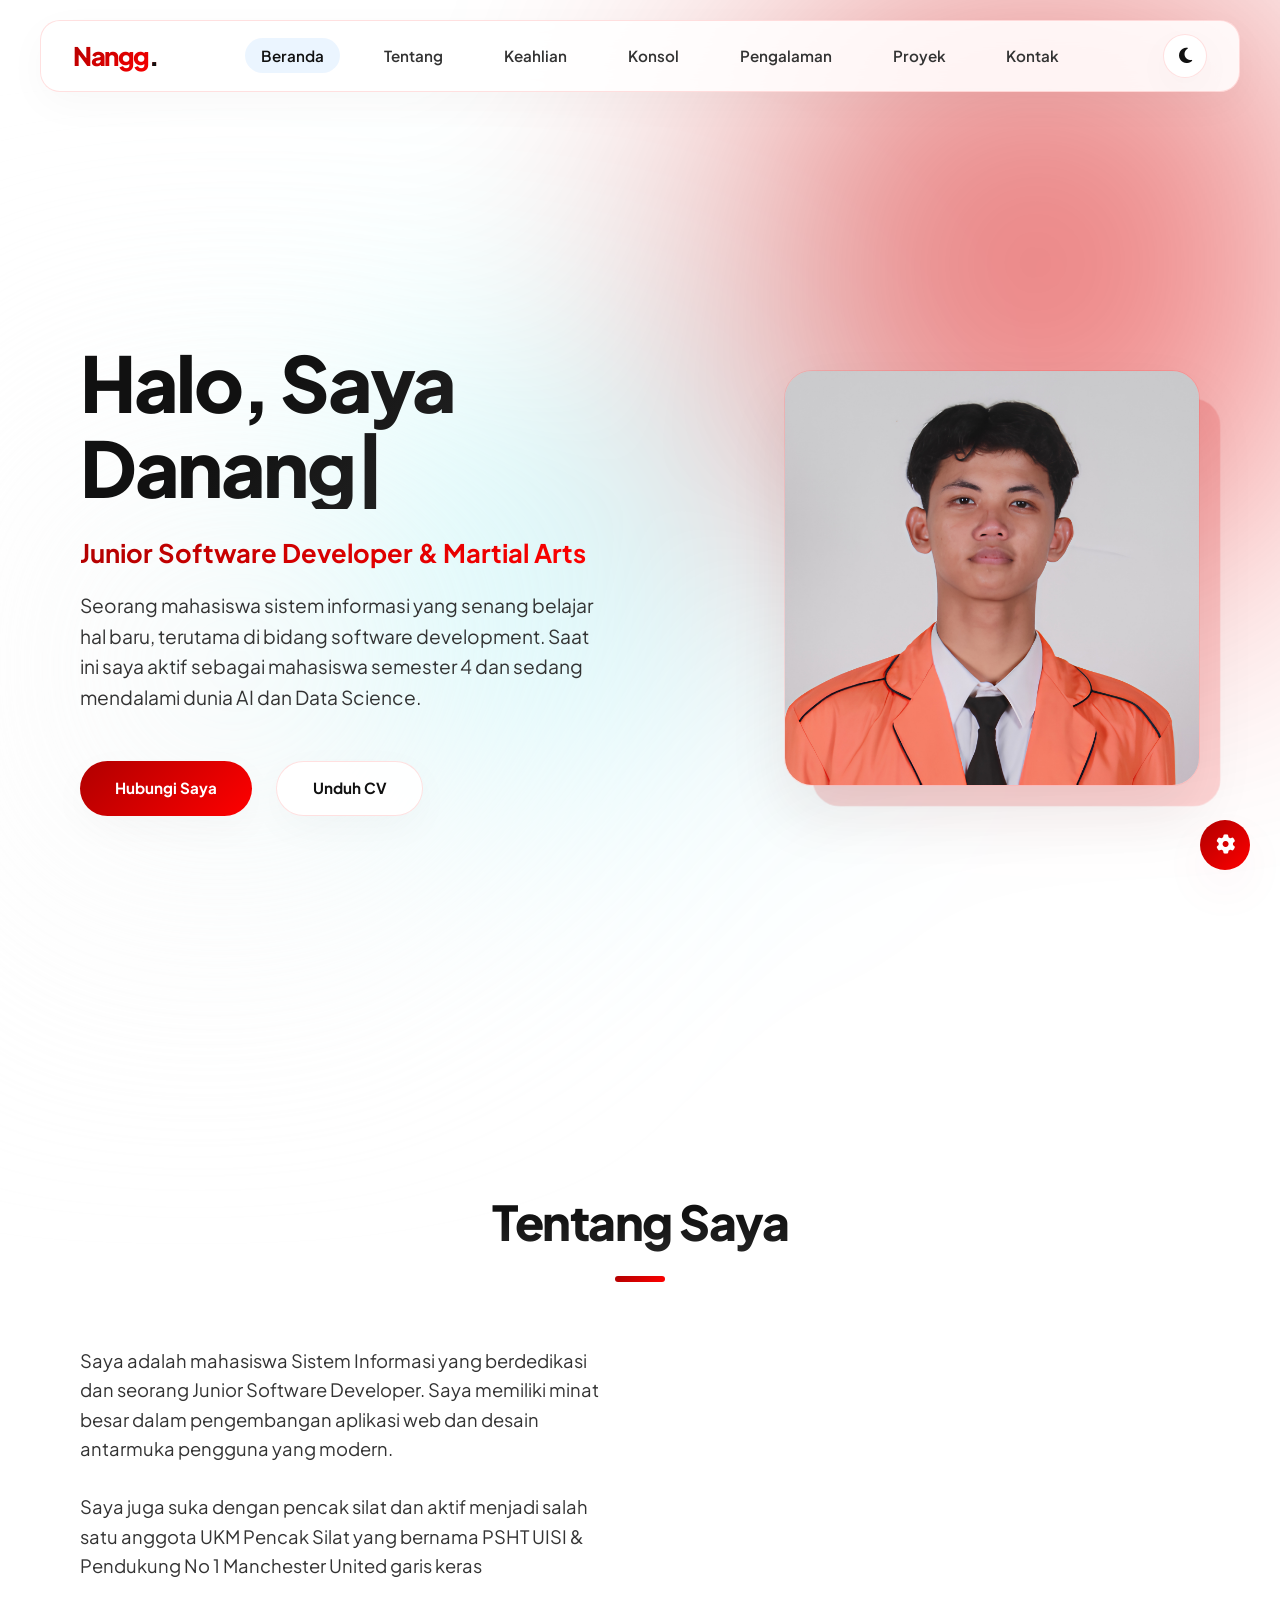
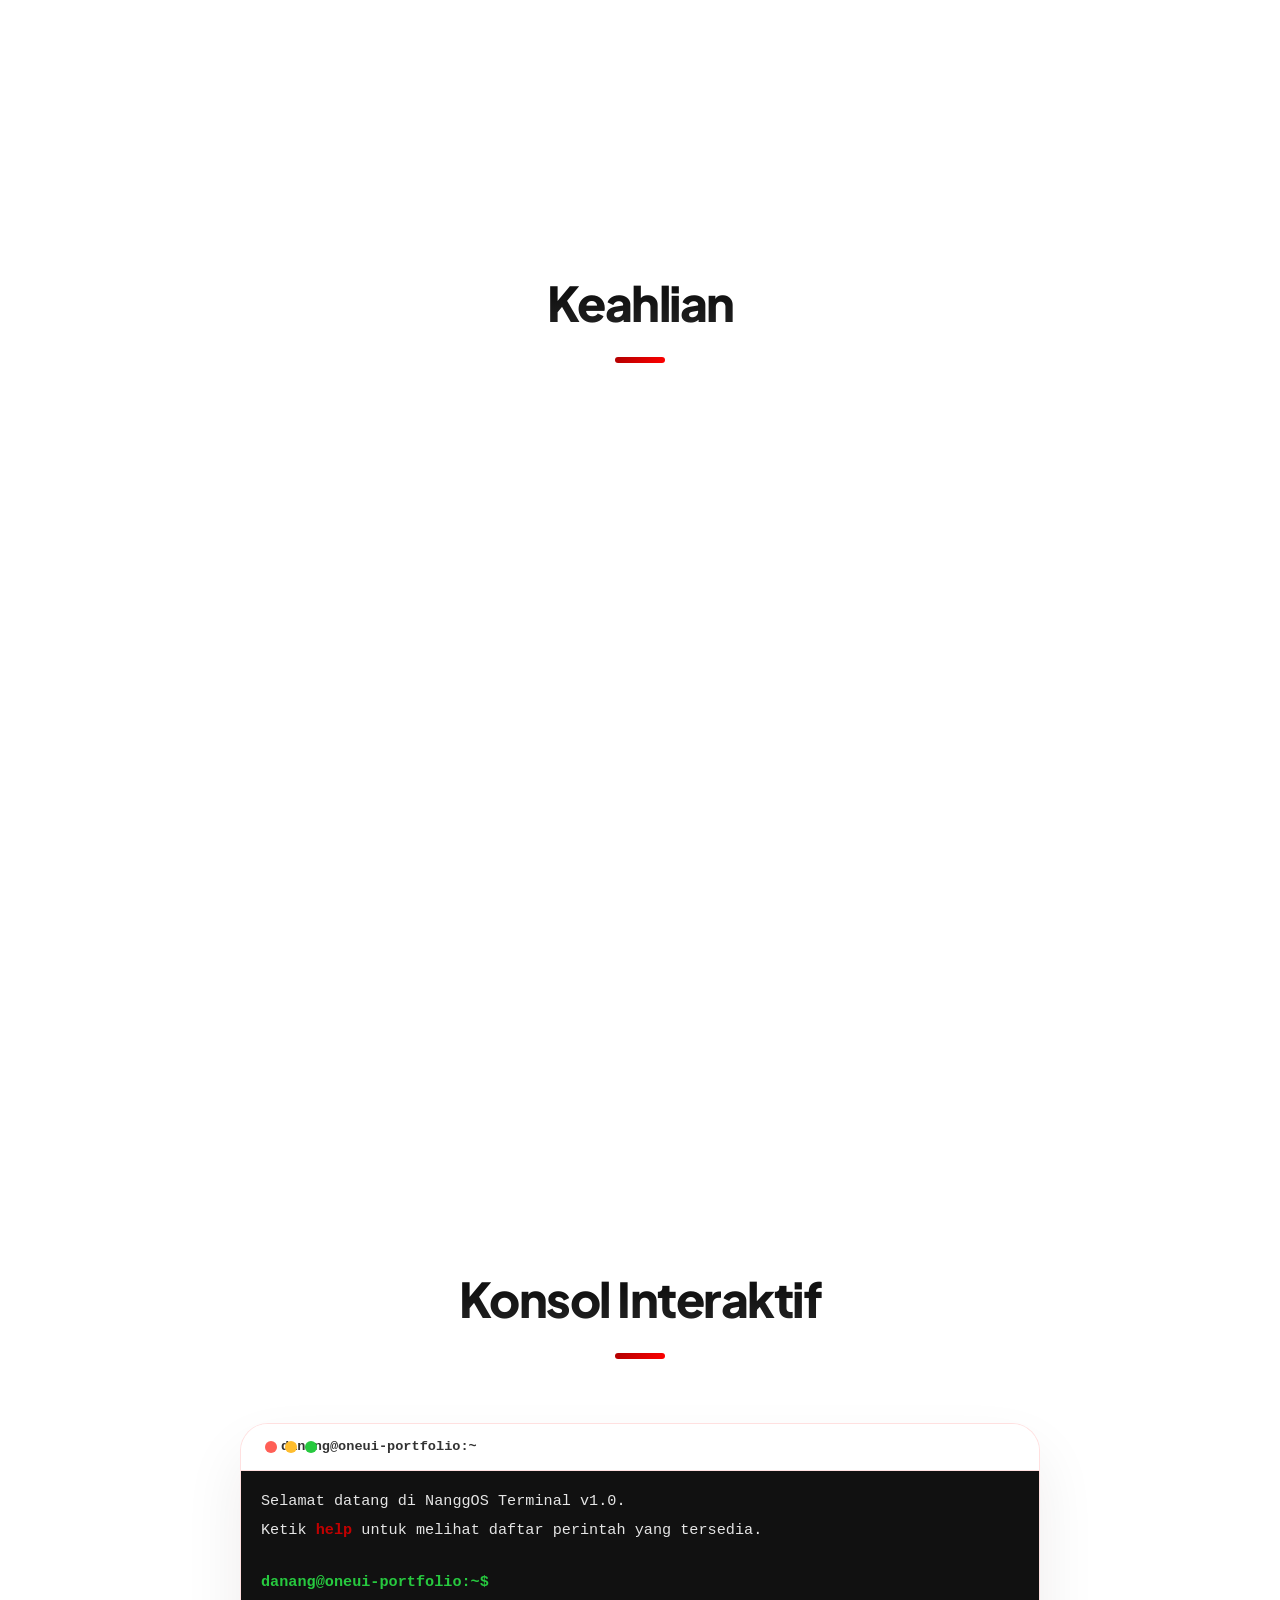
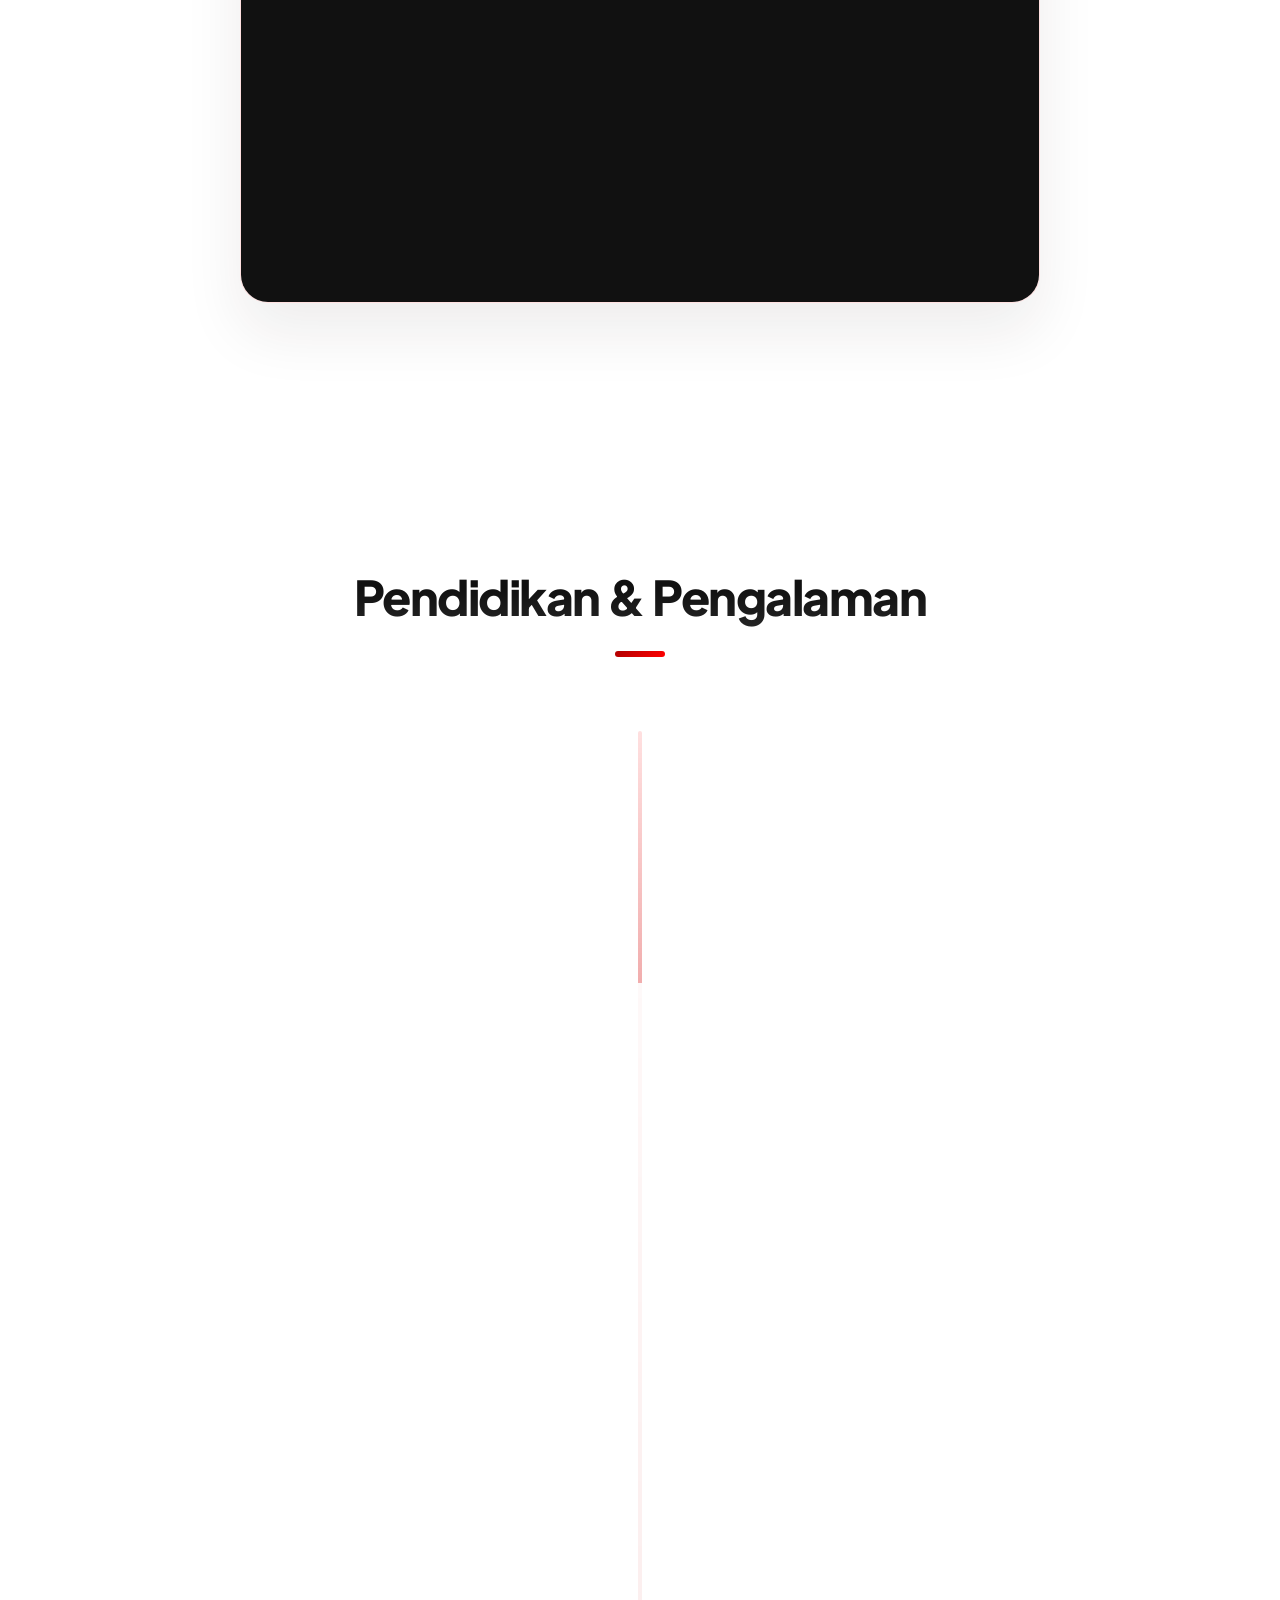
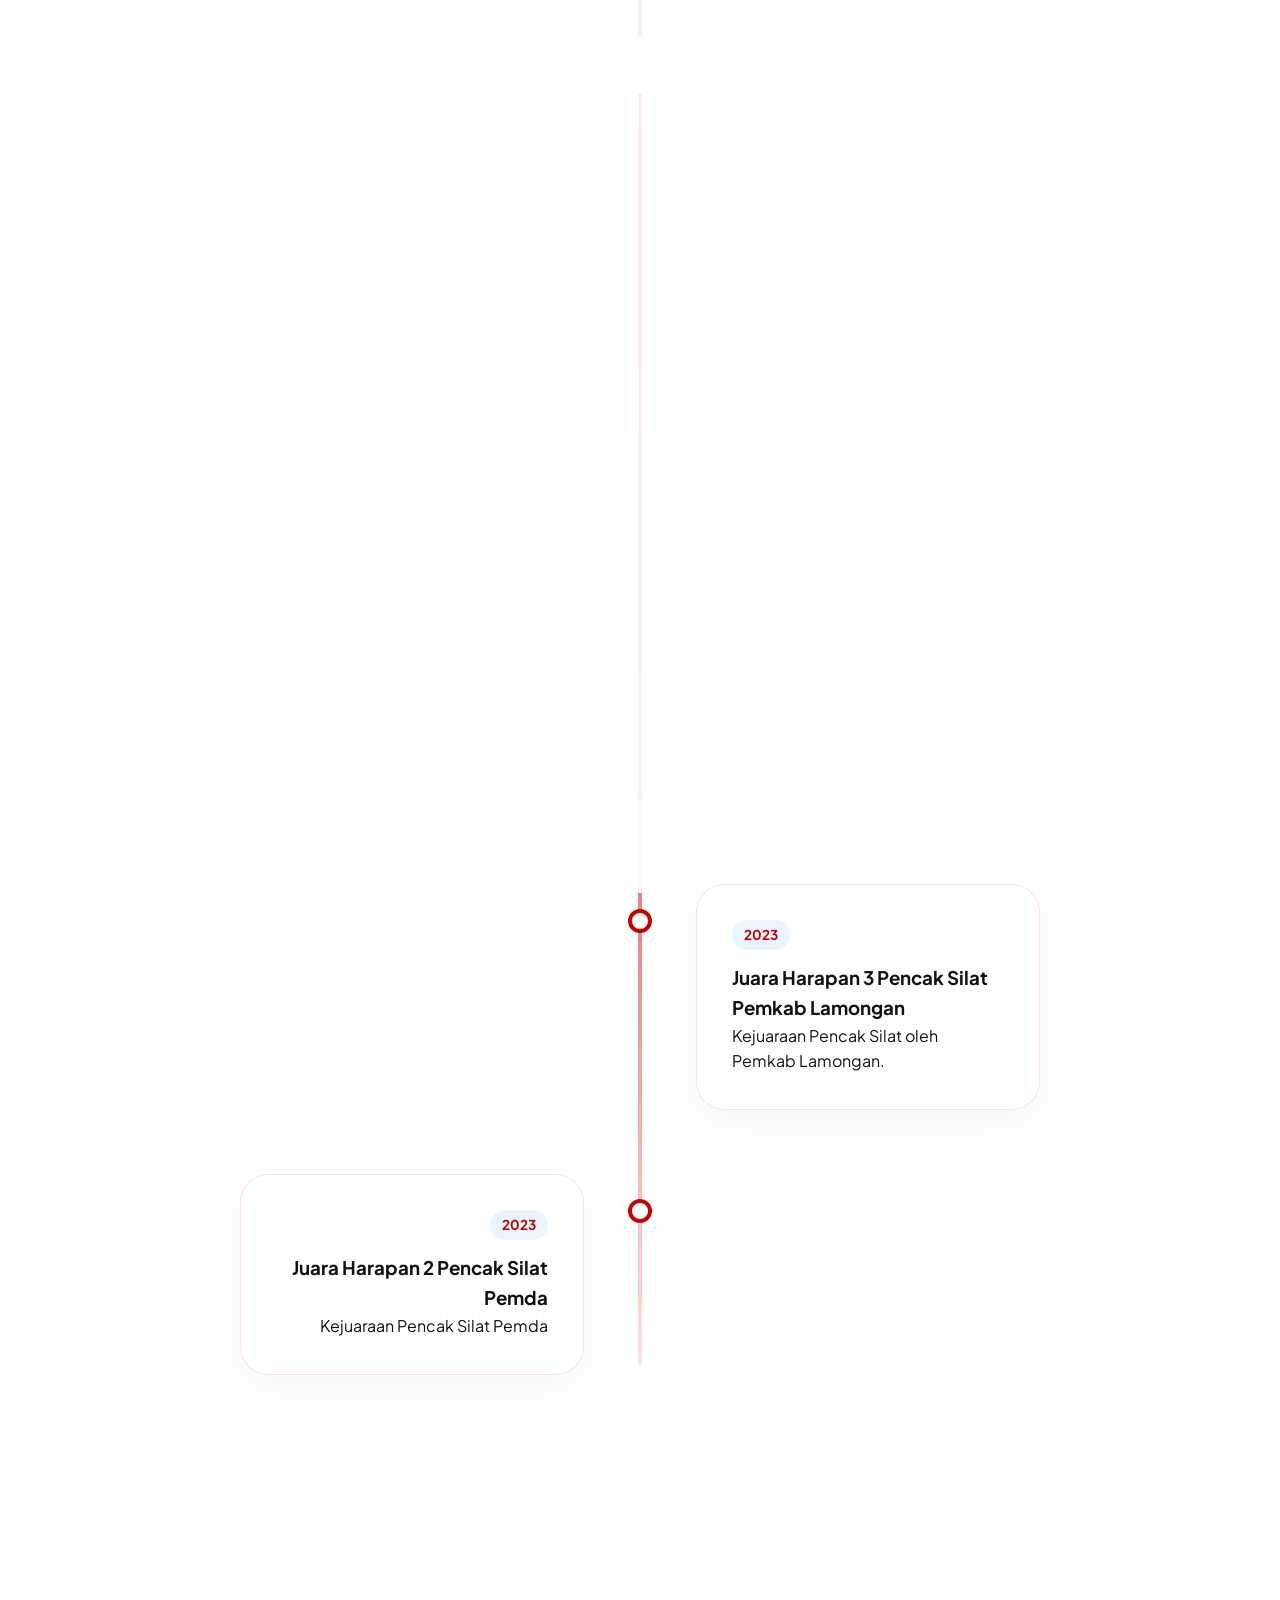
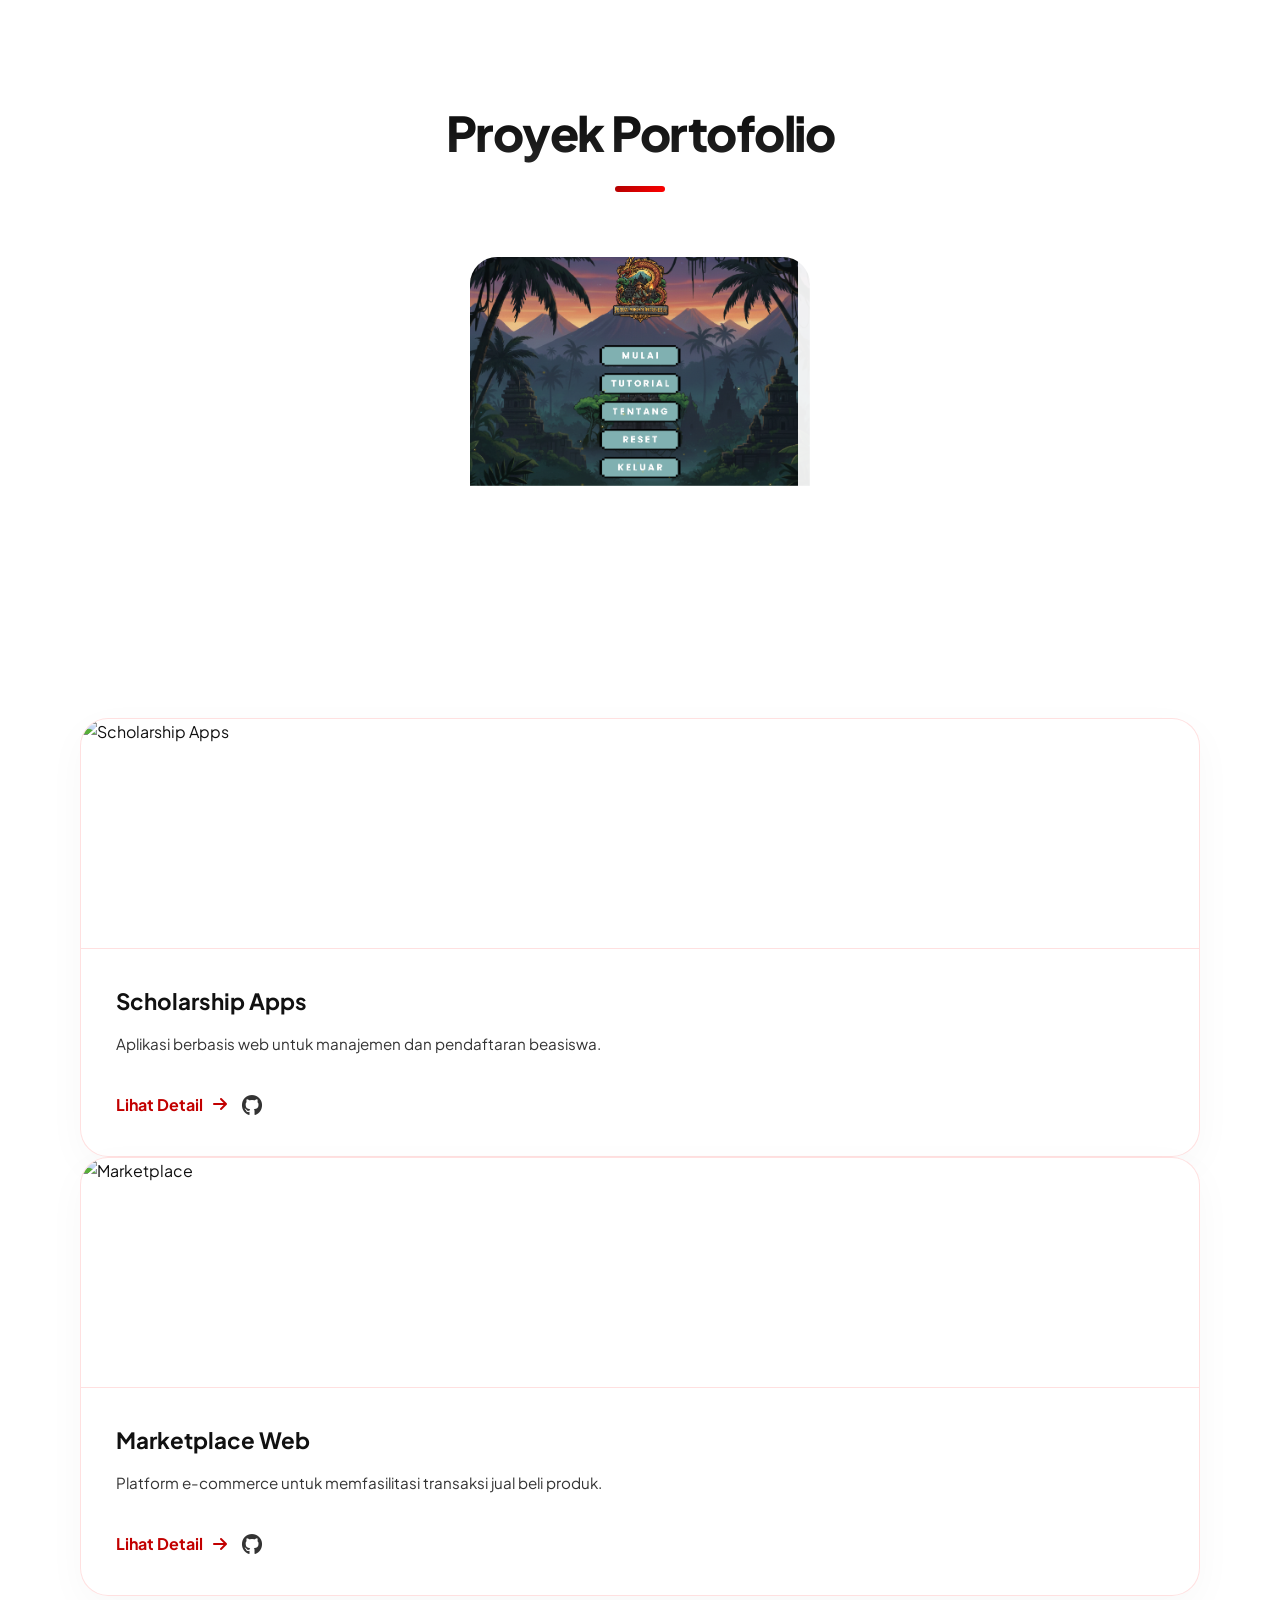
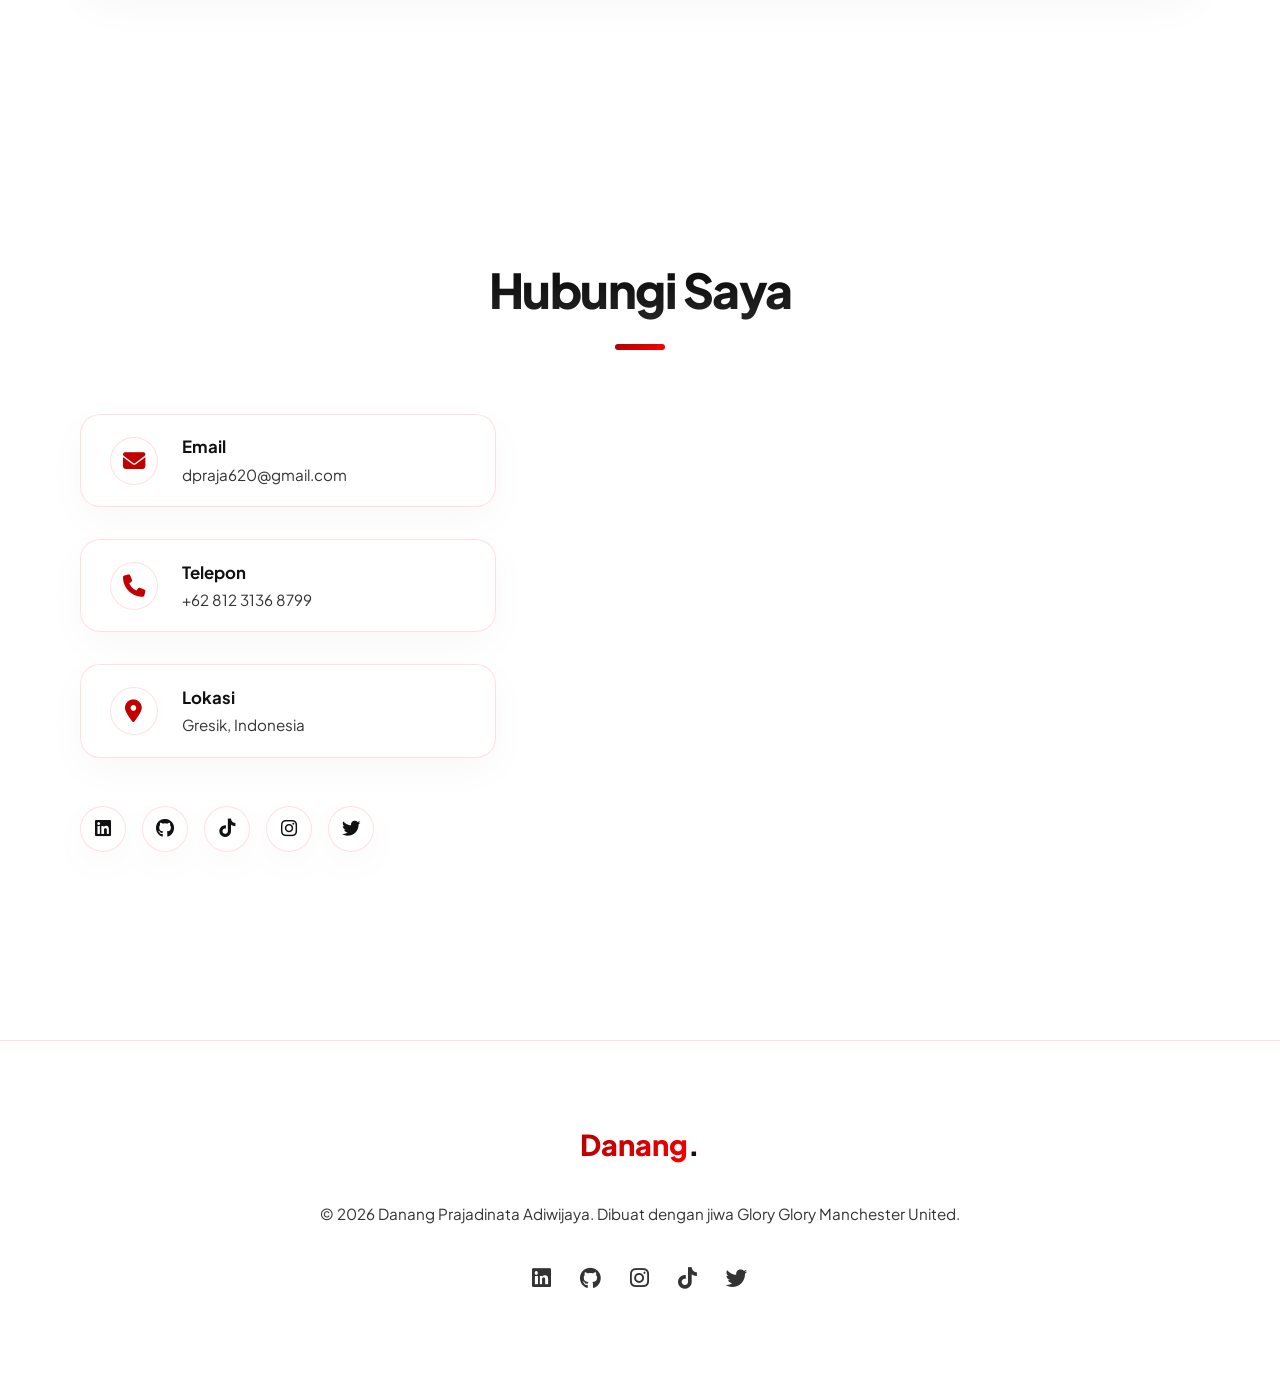
==== commit 17475e27: "feat: professional enhancements including 404, new projects, scroll progress, back to top, and SEO" ====
--- a/index.html
+++ b/index.html
@@ -1,350 +1,477 @@
-<!DOCTYPE html>
-<html lang="id">
-
-<head>
-    <meta charset="UTF-8">
-    <meta name="viewport" content="width=device-width, initial-scale=1.0">
-    <title>Nanggporto</title>
-    <link rel="shortcut icon" href="assets/icons/favicon.ico" type="image/x-icon">
-    <link rel="stylesheet" href="style.css">
-    <!-- Font Awesome for icons -->
-    <link rel="stylesheet" href="https://cdnjs.cloudflare.com/ajax/libs/font-awesome/6.4.0/css/all.min.css">
-    <!-- Google Fonts -->
-    <link href="https://fonts.googleapis.com/css2?family=Plus+Jakarta+Sans:wght@300;400;500;600;700;800&display=swap"
-        rel="stylesheet">
-</head>
-
-<body class="light-mode">
-    <div id="loading-screen" class="loading-screen">
-        <div class="loader">
-            <div class="spinner"></div>
-            <p class="loader-text">Memuat...</p>
-            <div class="progress-bar">
-                <div class="progress"></div>
-            </div>
-        </div>
-    </div>
-
-    <!-- Ambient 3D background orbs -->
-    <div class="ambient-orbs">
-        <div class="orb orb-1"></div>
-        <div class="orb orb-2"></div>
-        <div class="orb orb-3"></div>
-    </div>
-
-    <nav id="navbar">
-        <div class="container nav-container">
-            <div class="logo">Nangg<span>.</span></div>
-            <ul class="nav-links">
-                <li><a href="#hero">Beranda</a></li>
-                <li><a href="#about">Tentang</a></li>
-                <li><a href="#skills">Keahlian</a></li>
-                <li><a href="#console">Konsol</a></li>
-                <li><a href="#experience">Pengalaman</a></li>
-                <li><a href="#portfolio">Proyek</a></li>
-                <li><a href="#contact">Kontak</a></li>
-            </ul>
-            <div class="nav-actions">
-                <button id="theme-toggle" aria-label="Toggle Dark Mode">
-                    <i class="fas fa-moon"></i>
-                </button>
-                <div class="hamburger">
-                    <span></span>
-                    <span></span>
-                    <span></span>
-                </div>
-            </div>
-        </div>
-    </nav>
-
-    <main>
-        <!-- Hero Section -->
-        <section id="hero" class="hero-section">
-            <div class="container hero-container">
-                <div class="hero-content" data-reveal="left">
-                    <h1 class="typing-text">Halo, Saya Danang</h1>
-                    <p class="tagline">Junior Software Developer & Sistem Informasi Student</p>
-                    <p class="hero-desc">Seorang mahasiswa sistem informasi yang senang belajar hal baru, terutama di
-                        bidang software development. Saat ini saya aktif sebagai mahasiswa semester 4 dan sedang
-                        mendalami dunia AI dan Data Science.</p>
-                    <div class="hero-btns">
-                        <a href="#contact" class="btn btn-primary">Hubungi Saya</a>
-                        <a href="#" class="btn btn-outline">Unduh CV</a>
-                    </div>
-                </div>
-                <div class="hero-image" data-reveal="right">
-                    <div class="image-wrapper">
-                        <img id="profile-img" src="assets/images/profile_light.png" alt="Danang Prajadinata Adiwijaya">
-                        <div class="image-bg"></div>
-                    </div>
-                </div>
-            </div>
-        </section>
-
-        <!-- About Section -->
-        <section id="about" class="about-section">
-            <div class="container">
-                <h2 class="section-title" data-reveal="top">Tentang Saya</h2>
-                <div class="about-grid">
-                    <div class="about-text" data-reveal="left">
-                        <p>Saya adalah mahasiswa Sistem Informasi yang berdedikasi dan seorang Junior Software
-                            Developer. Saya memiliki minat besar dalam pengembangan aplikasi web dan desain antarmuka
-                            pengguna yang modern.</p>
-                        <p>Saya juga suka dengan pencak silat dan aktif menjadi salah satu anggota UKM Pencak Silat yang
-                            bernama PSHT UISI & Pendukung No 1 Manchester United garis keras</p>
-                    </div>
-                    <div class="about-stats" data-reveal="right">
-                        <div class="stat-card">
-                            <h3 class="counter" data-target="19">0</h3>
-                            <p>Proyek Selesai</p>
-                        </div>
-                        <div class="stat-card">
-                            <h3 class="counter" data-target="2">0</h3>
-                            <p>Sertifikasi</p>
-                        </div>
-                        <div class="stat-card">
-                            <h3 class="counter" data-target="2">0</h3>
-                            <p>Tahun Belajar</p>
-                        </div>
-                    </div>
-                </div>
-            </div>
-        </section>
-
-        <!-- Skills Section -->
-        <section id="skills" class="skills-section">
-            <div class="container">
-                <h2 class="section-title" data-reveal="top">Keahlian</h2>
-                <div class="skills-grid">
-                    <div class="skill-item" data-reveal="bottom">
-                        <div class="skill-info">
-                            <span>HTML5 & CSS3</span>
-                            <span>90%</span>
-                        </div>
-                        <div class="skill-bar">
-                            <div class="skill-progress" style="width: 0;" data-width="90%"></div>
-                        </div>
-                    </div>
-                    <div class="skill-item" data-reveal="bottom">
-                        <div class="skill-info">
-                            <span>JavaScript</span>
-                            <span>75%</span>
-                        </div>
-                        <div class="skill-bar">
-                            <div class="skill-progress" style="width: 0;" data-width="85%"></div>
-                        </div>
-                    </div>
-                    <div class="skill-item" data-reveal="bottom">
-                        <div class="skill-info">
-                            <span>PHP & MySQL</span>
-                            <span>75%</span>
-                        </div>
-                        <div class="skill-bar">
-                            <div class="skill-progress" style="width: 0;" data-width="80%"></div>
-                        </div>
-                    </div>
-                    <div class="skill-item" data-reveal="bottom">
-                        <div class="skill-info">
-                            <span>UI/UX Design</span>
-                            <span>75%</span>
-                        </div>
-                        <div class="skill-bar">
-                            <div class="skill-progress" style="width: 0;" data-width="75%"></div>
-                        </div>
-                    </div>
-                    <div class="skill-item" data-reveal="bottom">
-                        <div class="skill-info">
-                            <span>Problem Solving</span>
-                            <span>90%</span>
-                        </div>
-                        <div class="skill-bar">
-                            <div class="skill-progress" style="width: 0;" data-width="90%"></div>
-                        </div>
-                    </div>
-                    <div class="skill-item" data-reveal="bottom">
-                        <div class="skill-info">
-                            <span>Cyber Scurity</span>
-                            <span>65%</span>
-                        </div>
-                        <div class="skill-bar">
-                            <div class="skill-progress" style="width: 0;" data-width="65%"></div>
-                        </div>
-                    </div>
-                </div>
-            </div>
-        </section>
-
-        <!-- Experience Section -->
-        <section id="experience" class="experience-section">
-            <div class="container">
-                <h2 class="section-title" data-reveal="top">Pendidikan & Pengalaman</h2>
-                <div class="timeline">
-                    <div class="timeline-item" data-reveal="left">
-                        <div class="timeline-dot"></div>
-                        <div class="timeline-content">
-                            <span class="date">2024 - Sekarang</span>
-                            <h3>S1 Sistem Informasi</h3>
-                            <p>Menempuh pendidikan sarjana dengan fokus pada manajemen data dan pengembangan sistem
-                                informasi bisnis.</p>
-                        </div>
-                    </div>
-                    <div class="timeline-item" data-reveal="right">
-                        <div class="timeline-dot"></div>
-                        <div class="timeline-content">
-                            <span class="date">2025</span>
-                            <h3>Juara 2 Pencak Silat PANGDIV 2 CUP</h3>
-                            <p>Kejuaraan Nasional Pencak Silat oleh 2nd INFANTRY DIVISION OF MALANG CONSTRAD</p>
-                            <img src="C:\Users\danan\OneDrive\Pictures\Screenshots\Screenshot 2025-07-25 211923.png"
-                                alt="">
-                        </div>
-                    </div>
-                    <div class="timeline-item" data-reveal="left">
-                        <div class="timeline-dot"></div>
-                        <div class="timeline-content">
-                            <span class="date">2024</span>
-                            <h3>Juara 3 Pencak Silat DANDIM CUP</h3>
-                            <p>Kejuaraan Nasional Pencak Silat oleh Kemenpora x Dandim Kota Malang.</p>
-                            <img src="C:\Users\danan\Downloads\SaveClip.App_567736354_1314228057144982_1578886664386800120_n.jpg"
-                                alt="">
-                        </div>
-                    </div>
-                    <div class="timeline-item" data-reveal="left">
-                        <div class="timeline-dot"></div>
-                        <div class="timeline-content">
-                            <span class="date">2023</span>
-                            <h3>Juara Harapan 3 Pencak Silat Pemkab Lamongan</h3>
-                            <p>Kejuaraan Pencak Silat oleh Pemkab Lamongan.</p>
-                        </div>
-                    </div>
-                    <div class="timeline-item" data-reveal="left">
-                        <div class="timeline-dot"></div>
-                        <div class="timeline-content">
-                            <span class="date">2023</span>
-                            <h3>Juara Harapan 2 Pencak Silat Pemda</h3>
-                            <p>Kejuaraan Pencak Silat Pemda  </p>
-                        </div>
-                    </div>
-                </div>
-            </div>
-        </section>
-
-        <!-- Portfolio Section -->
-        <section id="portfolio" class="portfolio-section">
-            <div class="container">
-                <h2 class="section-title" data-reveal="top">Proyek Portofolio</h2>
-                <div class="portfolio-grid">
-                    <div class="portfolio-card" data-reveal="bottom">
-                        <div class="portfolio-img">
-                            <img src="C:\Users\danan\OneDrive\Pictures\Screenshots\Screenshot 2026-05-27 235932.png"
-                                alt="Project 1">
-                        </div>
-                        <div class="portfolio-info">
-                            <h3>Movie App</h3>
-                            <p>Aplikasi pencarian film dengan informasi lengkap dan trailer.</p>
-                            <a href="https://my-movie-app-ecru.vercel.app/" class="portfolio-link">Lihat Detail <i
-                                    class="fas fa-arrow-right"></i></a>
-                        </div>
-                    </div>
-                    <div class="portfolio-card" data-reveal="bottom">
-                        <div class="portfolio-img">
-                            <img src="C:\Users\danan\OneDrive\Pictures\Screenshots\Screenshot 2026-01-17 145121.png"
-                                alt="Project 2">
-                        </div>
-                        <div class="portfolio-info">
-                            <h3>Game Edukasi</h3>
-                            <p>Game edukasi untuk anak-anak mengenalkan budaya indonesia.</p>
-                            <a href="./game.html" class="portfolio-link">Lihat Detail <i
-                                    class="fas fa-arrow-right"></i></a>
-                        </div>
-                    </div>
-                    <div class="portfolio-card" data-reveal="bottom">
-                        <div class="portfolio-img">
-                            <img src="C:\Users\danan\OneDrive\Pictures\Screenshots\Screenshot 2026-05-27 235335.png"
-                                alt="Project 3">
-                        </div>
-                        <div class="portfolio-info">
-                            <h3>Farmer Tracker App</h3>
-                            <p>Aplikasi pencatatan cuaca & kebun yang membantu petani vanili.</p>
-                            <a href="https://vanilla-plantation-m-uxh8.bolt.host/" class="portfolio-link">Lihat Detail
-                                <i class="fas fa-arrow-right"></i></a>
-                        </div>
-                    </div>
-                </div>
-            </div>
-        </section>
-
-        <!-- Contact Section -->
-        <section id="contact" class="contact-section">
-            <div class="container">
-                <h2 class="section-title" data-reveal="top">Hubungi Saya</h2>
-                <div class="contact-grid">
-                    <div class="contact-info" data-reveal="left">
-                        <div class="info-item">
-                            <i class="fas fa-envelope"></i>
-                            <div>
-                                <h4>Email</h4>
-                                <p>dpraja620@gmail.com</p>
-                            </div>
-                        </div>
-                        <div class="info-item">
-                            <i class="fas fa-phone"></i>
-                            <div>
-                                <h4>Telepon</h4>
-                                <p>+62 812 3136 8799</p>
-                            </div>
-                        </div>
-                        <div class="info-item">
-                            <i class="fas fa-location-dot"></i>
-                            <div>
-                                <h4>Lokasi</h4>
-                                <p>Gresik, Indonesia</p>
-                            </div>
-                        </div>
-                        <div class="social-links">
-                            <a href="https://www.linkedin.com/in/danang-prajadinata-adiwijaya-89ab84354"><i
-                                    class="fab fa-linkedin"></i></a>
-                            <a href="https://github.com/nangg22"><i class="fab fa-github"></i></a>
-                            <a href="https://www.tiktok.com/@nanggxd_"><i class="fab fa-tiktok"></i></a>
-                            <a href="https://www.instagram.com/dnanggpraja/?hl=en"><i class="fab fa-instagram"></i></a>
-                            <a href="https://x.com/Nanggxd7"><i class="fab fa-twitter"></i></a>
-                        </div>
-                    </div>
-                    <div class="contact-form" data-reveal="right">
-                        <form id="form-contact">
-                            <div class="form-group">
-                                <input type="text" id="name" placeholder="Nama Lengkap" required>
-                            </div>
-                            <div class="form-group">
-                                <input type="email" id="email" placeholder="Alamat Email" required>
-                            </div>
-                            <div class="form-group">
-                                <textarea id="message" rows="5" placeholder="Pesan Anda" required></textarea>
-                            </div>
-                            <button type="submit" class="btn btn-primary btn-block">Kirim Pesan</button>
-                        </form>
-                    </div>
-                </div>
-            </div>
-        </section>
-    </main>
-
-    <footer class="footer">
-        <div class="container">
-            <div class="footer-content">
-                <div class="footer-logo">Danang<span>.</span></div>
-                <p>&copy; 2024 Danang Prajadinata Adiwijaya. Dibuat dengan jiwa <span>Glory Glory Manchester
-                        United</span>.</p>
-                <div class="footer-social">
-                    <a href="https://www.linkedin.com/in/danang-prajadinata-adiwijaya-89ab84354"><i
-                            class="fab fa-linkedin"></i></a>
-                    <a href="https://github.com/nangg22"><i class="fab fa-github"></i></a>
-                    <a href="https://www.instagram.com/dnanggpraja"><i class="fab fa-instagram"></i></a>
-                    <a href="https://www.tiktok.com/@nanggxd_"><i class="fab fa-tiktok"></i></a>
-                    <a href="https://x.com/Nanggxd7"><i class="fab fa-twitter"></i></a>
-                </div>
-            </div>
-        </div>
-    </footer>
-
-    <script src="script.js"></script>
+<!DOCTYPE html>
+<html lang="id">
+
+<head>
+    <meta charset="UTF-8">
+    <meta name="viewport" content="width=device-width, initial-scale=1.0">
+    <title>Nanggporto - Portfolio Danang Prajadinata</title>
+    <meta name="description" content="Portfolio of Danang Prajadinata Adiwijaya. Junior Software Developer, AI Enthusiast, and Material Arts.">
+    
+    <!-- Open Graph / Social Media Meta Tags -->
+    <meta property="og:title" content="Nanggporto - Portfolio Danang Prajadinata">
+    <meta property="og:description" content="Junior Software Developer, AI Enthusiast, and Material Arts.">
+    <meta property="og:image" content="https://images.unsplash.com/photo-1498050108023-c5249f4df085?q=80&w=1200&auto=format&fit=crop">
+    <meta property="og:type" content="website">
+    <meta property="og:url" content="https://nanggporto.vercel.app">
+    <link rel="shortcut icon" href="assets/icons/favicon.ico" type="image/x-icon">
+    <link rel="stylesheet" href="style.css">
+    <!-- Font Awesome for icons -->
+    <link rel="stylesheet" href="https://cdnjs.cloudflare.com/ajax/libs/font-awesome/6.4.0/css/all.min.css">
+    <!-- Google Fonts -->
+    <link href="https://fonts.googleapis.com/css2?family=Plus+Jakarta+Sans:wght@300;400;500;600;700;800&display=swap"
+        rel="stylesheet">
+</head>
+
+<body class="light-mode">
+    <!-- Scroll Progress Bar -->
+    <div id="scroll-progress-bar"></div>
+    <div id="loading-screen" class="loading-screen">
+        <div class="loader">
+            <div class="spinner"></div>
+            <p class="loader-text">Memuat...</p>
+            <div class="progress-bar">
+                <div class="progress"></div>
+            </div>
+        </div>
+    </div>
+
+    <!-- Ambient 3D background orbs -->
+    <div class="ambient-orbs">
+        <div class="orb orb-1"></div>
+        <div class="orb orb-2"></div>
+        <div class="orb orb-3"></div>
+    </div>
+
+    <nav id="navbar">
+        <div class="container nav-container">
+            <div class="logo">Nangg<span>.</span></div>
+            <ul class="nav-links">
+                <li><a href="#hero">Beranda</a></li>
+                <li><a href="#about">Tentang</a></li>
+                <li><a href="#skills">Keahlian</a></li>
+                <li><a href="#console">Konsol</a></li>
+                <li><a href="#experience">Pengalaman</a></li>
+                <li><a href="#portfolio">Proyek</a></li>
+                <li><a href="#contact">Kontak</a></li>
+            </ul>
+            <div class="nav-actions">
+                <button id="theme-toggle" aria-label="Toggle Dark Mode">
+                    <i class="fas fa-moon"></i>
+                </button>
+                <div class="hamburger">
+                    <span></span>
+                    <span></span>
+                    <span></span>
+                </div>
+            </div>
+        </div>
+    </nav>
+
+    <main>
+        <!-- Hero Section -->
+        <section id="hero" class="hero-section">
+            <div class="container hero-container">
+                <div class="hero-content" data-reveal="left">
+                    <h1 class="typing-text">Halo, Saya Danang</h1>
+                    <p class="tagline">Junior Software Developer & Martial Arts</p>
+                    <p class="hero-desc">Seorang mahasiswa sistem informasi yang senang belajar hal baru, terutama di
+                        bidang software development. Saat ini saya aktif sebagai mahasiswa semester 4 dan sedang
+                        mendalami dunia AI dan Data Science.</p>
+                    <div class="hero-btns">
+                        <a href="#contact" class="btn btn-primary">Hubungi Saya</a>
+                        <a href="assets/cv/Danang_CV.pdf" download class="btn btn-outline">Unduh CV</a>
+                    </div>
+                </div>
+                <div class="hero-image" data-reveal="right">
+                    <div class="image-wrapper">
+                        <img id="profile-img" src="assets/images/profile_light.png" alt="Danang Prajadinata Adiwijaya">
+                        <div class="image-bg"></div>
+                    </div>
+                </div>
+            </div>
+        </section>
+
+        <!-- About Section -->
+        <section id="about" class="about-section">
+            <div class="container">
+                <h2 class="section-title" data-reveal="top">Tentang Saya</h2>
+                <div class="about-grid">
+                    <div class="about-text" data-reveal="left">
+                        <p>Saya adalah mahasiswa Sistem Informasi yang berdedikasi dan seorang Junior Software
+                            Developer. Saya memiliki minat besar dalam pengembangan aplikasi web dan desain antarmuka
+                            pengguna yang modern.</p>
+                        <p>Saya juga suka dengan pencak silat dan aktif menjadi salah satu anggota UKM Pencak Silat yang
+                            bernama PSHT UISI & Pendukung No 1 Manchester United garis keras</p>
+                    </div>
+                    <div class="about-stats" data-reveal="right">
+                        <div class="stat-card">
+                            <h3 class="counter" data-target="5">0</h3>
+                            <p>Proyek Selesai</p>
+                        </div>
+                        <div class="stat-card">
+                            <h3 class="counter" data-target="2">0</h3>
+                            <p>Sertifikasi</p>
+                        </div>
+                        <div class="stat-card">
+                            <h3 class="counter" data-target="3">0</h3>
+                            <p>Tahun Belajar</p>
+                        </div>
+                    </div>
+                </div>
+            </div>
+        </section>
+
+        <!-- Skills Section -->
+        <section id="skills" class="skills-section">
+            <div class="container">
+                <h2 class="section-title" data-reveal="top">Keahlian</h2>
+                <div class="skills-grid">
+                    <div class="skill-item" data-reveal="bottom">
+                        <div class="skill-info">
+                            <span>HTML5 & CSS3</span>
+                            <span>90%</span>
+                        </div>
+                        <div class="skill-bar">
+                            <div class="skill-progress" style="width: 0;" data-width="90%"></div>
+                        </div>
+                    </div>
+                    <div class="skill-item" data-reveal="bottom">
+                        <div class="skill-info">
+                            <span>JavaScript</span>
+                            <span>75%</span>
+                        </div>
+                        <div class="skill-bar">
+                            <div class="skill-progress" style="width: 0;" data-width="85%"></div>
+                        </div>
+                    </div>
+                    <div class="skill-item" data-reveal="bottom">
+                        <div class="skill-info">
+                            <span>PHP & MySQL</span>
+                            <span>75%</span>
+                        </div>
+                        <div class="skill-bar">
+                            <div class="skill-progress" style="width: 0;" data-width="80%"></div>
+                        </div>
+                    </div>
+                    <div class="skill-item" data-reveal="bottom">
+                        <div class="skill-info">
+                            <span>UI/UX Design</span>
+                            <span>75%</span>
+                        </div>
+                        <div class="skill-bar">
+                            <div class="skill-progress" style="width: 0;" data-width="75%"></div>
+                        </div>
+                    </div>
+                    <div class="skill-item" data-reveal="bottom">
+                        <div class="skill-info">
+                            <span>Problem Solving</span>
+                            <span>90%</span>
+                        </div>
+                        <div class="skill-bar">
+                            <div class="skill-progress" style="width: 0;" data-width="90%"></div>
+                        </div>
+                    </div>
+                    <div class="skill-item" data-reveal="bottom">
+                        <div class="skill-info">
+                            <span>Cyber Security</span>
+                            <span>65%</span>
+                        </div>
+                        <div class="skill-bar">
+                            <div class="skill-progress" style="width: 0;" data-width="65%"></div>
+                        </div>
+                    </div>
+                    <div class="skill-item" data-reveal="bottom">
+                        <div class="skill-info">
+                            <span>Seni</span>
+                            <span>75%</span>
+                        </div>
+                        <div class="skill-bar">
+                            <div class="skill-progress" style="width: 0;" data-width="75%"></div>
+                        </div>
+                    </div>
+                    <div class="skill-item" data-reveal="bottom">
+                        <div class="skill-info">
+                            <span>Tanding </span>
+                            <span>100%</span>
+                        </div>
+                        <div class="skill-bar">
+                            <div class="skill-progress" style="width: 0;" data-width="100%"></div>
+                        </div>
+                    </div>
+                </div>
+            </div>
+        </section>
+
+        <!-- Console Section -->
+        <section id="console" class="console-section">
+            <div class="container">
+                <h2 class="section-title" data-reveal="top">Konsol Interaktif</h2>
+                <div class="terminal-container" data-reveal="bottom">
+                    <div class="terminal-header">
+                        <div class="terminal-buttons">
+                            <span class="close-btn"></span>
+                            <span class="min-btn"></span>
+                            <span class="max-btn"></span>
+                        </div>
+                        <div class="terminal-title">danang@oneui-portfolio:~</div>
+                    </div>
+                    <div id="terminal-body" class="terminal-body">
+                        <div class="terminal-output">
+                            <p>Selamat datang di NanggOS Terminal v1.0.</p>
+                            <p>Ketik <span class="cmd-highlight">help</span> untuk melihat daftar perintah yang tersedia.</p>
+                        </div>
+                        <div class="terminal-input-line">
+                            <span class="prompt">danang@oneui-portfolio:~$</span>
+                            <input type="text" id="terminal-input" autocomplete="off" spellcheck="false">
+                        </div>
+                    </div>
+                </div>
+            </div>
+        </section>
+
+        <!-- Experience Section -->
+        <section id="experience" class="experience-section">
+            <div class="container">
+                <h2 class="section-title" data-reveal="top">Pendidikan & Pengalaman</h2>
+                <div class="timeline">
+                    <div class="timeline-item" data-reveal="left">
+                        <div class="timeline-dot"></div>
+                        <div class="timeline-content">
+                            <span class="date">2024 - Sekarang</span>
+                            <h3>S1 Sistem Informasi</h3>
+                            <p>Menempuh pendidikan sarjana dengan fokus pada manajemen data dan pengembangan sistem
+                                informasi bisnis.</p>
+                        </div>
+                    </div>
+                    <div class="timeline-item" data-reveal="right">
+                        <div class="timeline-dot"></div>
+                        <div class="timeline-content">
+                            <span class="date">2025</span>
+                            <h3>Juara 2 Pencak Silat PANGDIV 2 CUP</h3>
+                            <p>Kejuaraan Nasional Pencak Silat oleh 2nd INFANTRY DIVISION OF MALANG CONSTRAD</p>
+                            <img src="assets/images/Screenshot 2025-07-25 211923.png" alt="Juara 2 Pencak Silat PANGDIV 2 CUP" loading="lazy">
+                        </div>
+                    </div>
+                    <div class="timeline-item" data-reveal="left">
+                        <div class="timeline-dot"></div>
+                        <div class="timeline-content">
+                            <span class="date">2024</span>
+                            <h3>Juara 3 Pencak Silat DANDIM CUP</h3>
+                            <p>Kejuaraan Nasional Pencak Silat oleh Kemenpora x Dandim Kota Malang.</p>
+                            <img src="assets/images/SaveClip.App_567736354_1314228057144982_1578886664386800120_n.jpg"
+                                alt="Juara 3 Pencak Silat DANDIM CUP" loading="lazy">
+                        </div>
+                    </div>
+                    <div class="timeline-item" data-reveal="left">
+                        <div class="timeline-dot"></div>
+                        <div class="timeline-content">
+                            <span class="date">2023</span>
+                            <h3>Juara Harapan 3 Pencak Silat Pemkab Lamongan</h3>
+                            <p>Kejuaraan Pencak Silat oleh Pemkab Lamongan.</p>
+                        </div>
+                    </div>
+                    <div class="timeline-item" data-reveal="left">
+                        <div class="timeline-dot"></div>
+                        <div class="timeline-content">
+                            <span class="date">2023</span>
+                            <h3>Juara Harapan 2 Pencak Silat Pemda</h3>
+                            <p>Kejuaraan Pencak Silat Pemda </p>
+                        </div>
+                    </div>
+                </div>
+            </div>
+        </section>
+
+        <!-- Portfolio Section -->
+        <section id="portfolio" class="portfolio-section">
+            <div class="container">
+                <h2 class="section-title" data-reveal="top">Proyek Portofolio</h2>
+                <div class="portfolio-grid">
+                    <div class="portfolio-card" data-reveal="bottom">
+                        <div class="portfolio-img">
+                            <img src="assets/images/Screenshot 2026-05-27 235932.png" alt="Project 1" loading="lazy">
+                        </div>
+                        <div class="portfolio-info">
+                            <h3>Movie App</h3>
+                            <p>Aplikasi pencarian film dengan informasi lengkap dan trailer.</p>
+                            <div style="display: flex; gap: 15px; align-items: center; margin-top: 15px;">
+                                <a href="https://my-movie-app-ecru.vercel.app/" class="portfolio-link" target="_blank">Lihat Detail <i class="fas fa-arrow-right"></i></a>
+                                <a href="https://github.com/nangg22/my-movie-app" target="_blank" title="Source Code" style="color: var(--text-muted); font-size: 1.3rem; transition: color 0.3s;"><i class="fab fa-github"></i></a>
+                            </div>
+                        </div>
+                    </div>
+                    <div class="portfolio-card" data-reveal="bottom">
+                        <div class="portfolio-img">
+                            <img src="assets/images/Screenshot 2026-01-17 145121.png" alt="Project 2" loading="lazy">
+                        </div>
+                        <div class="portfolio-info">
+                            <h3>Game Edukasi</h3>
+                            <p>Game edukasi untuk anak-anak mengenalkan budaya indonesia.</p>
+                            <div style="display: flex; gap: 15px; align-items: center; margin-top: 15px;">
+                                <a href="./game.html" class="portfolio-link" target="_blank">Lihat Detail <i class="fas fa-arrow-right"></i></a>
+                                <a href="https://github.com/nangg22/" target="_blank" title="Source Code" style="color: var(--text-muted); font-size: 1.3rem; transition: color 0.3s;"><i class="fab fa-github"></i></a>
+                            </div>
+                        </div>
+                    </div>
+                    <div class="portfolio-card" data-reveal="bottom">
+                        <div class="portfolio-img">
+                            <img src="assets/images/Screenshot 2026-05-27 235335.png" alt="Project 3" loading="lazy">
+                        </div>
+                        <div class="portfolio-info">
+                            <h3>Farmer Tracker App</h3>
+                            <p>Aplikasi pencatatan cuaca & kebun yang membantu petani vanili.</p>
+                            <div style="display: flex; gap: 15px; align-items: center; margin-top: 15px;">
+                                <a href="https://vanilla-plantation-m-uxh8.bolt.host/" class="portfolio-link" target="_blank">Lihat Detail <i class="fas fa-arrow-right"></i></a>
+                                <a href="https://github.com/nangg22/" target="_blank" title="Source Code" style="color: var(--text-muted); font-size: 1.3rem; transition: color 0.3s;"><i class="fab fa-github"></i></a>
+                            </div>
+                        </div>
+                        </div>
+                    </div>
+                    <div class="portfolio-card" data-reveal="bottom">
+                        <div class="portfolio-img">
+                            <img src="https://images.unsplash.com/photo-1546410531-bb4caa6b424d?q=80&w=600&auto=format&fit=crop" alt="Scholarship Apps" loading="lazy">
+                        </div>
+                        <div class="portfolio-info">
+                            <h3>Scholarship Apps</h3>
+                            <p>Aplikasi berbasis web untuk manajemen dan pendaftaran beasiswa.</p>
+                            <div style="display: flex; gap: 15px; align-items: center; margin-top: 15px;">
+                                <a href="https://scholarship-apps-xi.vercel.app/" class="portfolio-link" target="_blank">Lihat Detail <i class="fas fa-arrow-right"></i></a>
+                                <a href="https://github.com/nangg22/scholarship-apps" target="_blank" title="Source Code" style="color: var(--text-muted); font-size: 1.3rem; transition: color 0.3s;"><i class="fab fa-github"></i></a>
+                            </div>
+                        </div>
+                    </div>
+                    <div class="portfolio-card" data-reveal="bottom">
+                        <div class="portfolio-img">
+                            <img src="https://images.unsplash.com/photo-1472851294608-062f824d29cc?q=80&w=600&auto=format&fit=crop" alt="Marketplace" loading="lazy">
+                        </div>
+                        <div class="portfolio-info">
+                            <h3>Marketplace Web</h3>
+                            <p>Platform e-commerce untuk memfasilitasi transaksi jual beli produk.</p>
+                            <div style="display: flex; gap: 15px; align-items: center; margin-top: 15px;">
+                                <a href="https://marketplace-1vxs.vercel.app/" class="portfolio-link" target="_blank">Lihat Detail <i class="fas fa-arrow-right"></i></a>
+                                <a href="https://github.com/nangg22/marketplace" target="_blank" title="Source Code" style="color: var(--text-muted); font-size: 1.3rem; transition: color 0.3s;"><i class="fab fa-github"></i></a>
+                            </div>
+                        </div>
+                    </div>
+                </div>
+            </div>
+        </section>
+
+        <!-- Contact Section -->
+        <section id="contact" class="contact-section">
+            <div class="container">
+                <h2 class="section-title" data-reveal="top">Hubungi Saya</h2>
+                <div class="contact-grid">
+                    <div class="contact-info" data-reveal="left">
+                        <div class="info-item">
+                            <i class="fas fa-envelope"></i>
+                            <div>
+                                <h4>Email</h4>
+                                <p>dpraja620@gmail.com</p>
+                            </div>
+                        </div>
+                        <div class="info-item">
+                            <i class="fas fa-phone"></i>
+                            <div>
+                                <h4>Telepon</h4>
+                                <p>+62 812 3136 8799</p>
+                            </div>
+                        </div>
+                        <div class="info-item">
+                            <i class="fas fa-location-dot"></i>
+                            <div>
+                                <h4>Lokasi</h4>
+                                <p>Gresik, Indonesia</p>
+                            </div>
+                        </div>
+                        <div class="social-links">
+                            <a href="https://www.linkedin.com/in/danang-prajadinata-adiwijaya-89ab84354"><i
+                                    class="fab fa-linkedin"></i></a>
+                            <a href="https://github.com/nangg22"><i class="fab fa-github"></i></a>
+                            <a href="https://www.tiktok.com/@nanggxd_"><i class="fab fa-tiktok"></i></a>
+                            <a href="https://www.instagram.com/dnanggpraja/?hl=en"><i class="fab fa-instagram"></i></a>
+                            <a href="https://x.com/Nanggxd7"><i class="fab fa-twitter"></i></a>
+                        </div>
+                    </div>
+                    <div class="contact-form" data-reveal="right">
+                        <form id="form-contact" action="https://formspree.io/f/YOUR_FORM_ID" method="POST">
+                            <div class="form-group">
+                                <input type="text" id="name" name="name" placeholder="Nama Lengkap" required>
+                            </div>
+                            <div class="form-group">
+                                <input type="email" id="email" name="email" placeholder="Alamat Email" required>
+                            </div>
+                            <div class="form-group">
+                                <textarea id="message" name="message" rows="5" placeholder="Pesan Anda" required></textarea>
+                            </div>
+                            <button type="submit" class="btn btn-primary btn-block">Kirim Pesan</button>
+                        </form>
+                    </div>
+                </div>
+            </div>
+        </section>
+        <!-- Floating Settings Panel -->
+        <div class="floating-settings" id="floating-settings">
+            <button id="settings-toggle" class="settings-toggle-btn" aria-label="Toggle Settings">
+                <i class="fas fa-cog"></i>
+            </button>
+            <div class="settings-panel">
+                <h3>Sistem Telemetri</h3>
+                
+                <div class="telemetry-group">
+                    <div class="telemetry-header">
+                        <span>CPU Usage</span>
+                        <span id="cpu-telemetry-txt">0%</span>
+                    </div>
+                    <div class="telemetry-bar">
+                        <div id="cpu-telemetry" class="telemetry-progress" style="width: 0%;"></div>
+                    </div>
+                </div>
+
+                <div class="telemetry-group">
+                    <div class="telemetry-header">
+                        <span>RAM Usage</span>
+                        <span id="ram-telemetry-txt">0%</span>
+                    </div>
+                    <div class="telemetry-bar">
+                        <div id="ram-telemetry" class="telemetry-progress" style="width: 0%;"></div>
+                    </div>
+                </div>
+
+                <div class="slider-group">
+                    <label for="orb-speed">Kecepatan Orb: <span id="orb-speed-val">1.0x</span></label>
+                    <input type="range" id="orb-speed" min="10" max="300" value="100">
+                </div>
+
+                <div class="debug-logs-container">
+                    <h4>Log Aktivitas</h4>
+                    <div id="debug-logs" class="debug-logs"></div>
+                </div>
+            </div>
+        </div>
+    </main>
+
+    <!-- Back to Top Button -->
+    <button id="back-to-top" aria-label="Kembali ke atas" title="Kembali ke atas">
+        <i class="fas fa-arrow-up"></i>
+    </button>
+
+    <footer class="footer">
+        <div class="container">
+            <div class="footer-content">
+                <div class="footer-logo">Danang<span>.</span></div>
+                <p>&copy; 2026 Danang Prajadinata Adiwijaya. Dibuat dengan jiwa <span>Glory Glory Manchester United</span>.</p>
+                <div class="footer-social">
+                    <a href="https://www.linkedin.com/in/danang-prajadinata-adiwijaya-89ab84354"><i
+                            class="fab fa-linkedin"></i></a>
+                    <a href="https://github.com/nangg22"><i class="fab fa-github"></i></a>
+                    <a href="https://www.instagram.com/dnanggpraja"><i class="fab fa-instagram"></i></a>
+                    <a href="https://www.tiktok.com/@nanggxd_"><i class="fab fa-tiktok"></i></a>
+                    <a href="https://x.com/Nanggxd7"><i class="fab fa-twitter"></i></a>
+                </div>
+            </div>
+        </div>
+    </footer>
+
+    <script src="script.js"></script>
 </body>
--- a/style.css
+++ b/style.css
@@ -1,1500 +1,1752 @@
-:root {
-    /* Crimson Slate & Rose Gold Palette - Light Mode */
-    --primary-gradient: linear-gradient(135deg, #d83149 0%, #a82035 100%);
-    --primary: #d83149;
-    --primary-glow: rgba(216, 49, 73, 0.25);
-    --secondary: #26161c;
-    --accent-gradient: linear-gradient(135deg, #df9f8b 0%, #c47c66 100%);
-    --accent: #df9f8b;
-
-    --background: #fbf8f9;
-    /* Warm off-white/rose background */
-    --surface: rgba(255, 255, 255, 0.8);
-    /* Glassmorphic surface */
-    --surface-solid: #ffffff;
-    --text: #1d0f13;
-    /* Deep slate crimson/black */
-    --text-muted: #725d64;
-    --border: rgba(216, 49, 73, 0.08);
-    --nav-bg: rgba(251, 248, 249, 0.8);
-
-    /* Spacing & Misc */
-    --container-width: 1200px;
-    --transition-speed: 0.5s;
-    --transition-bouncy: cubic-bezier(0.34, 1.56, 0.64, 1);
-    --border-radius-lg: 28px;
-    --border-radius-md: 20px;
-    --border-radius-sm: 14px;
-    --shadow-soft: 0 12px 40px rgba(38, 22, 28, 0.03);
-    --shadow-medium: 0 20px 50px rgba(216, 49, 73, 0.05);
-    --shadow-elevated: 0 30px 60px rgba(38, 22, 28, 0.08);
-}
-
-.dark-mode {
-    /* Crimson Slate & Rose Gold Palette - Dark Mode */
-    --primary-gradient: linear-gradient(135deg, #e95a71 0%, #d83149 100%);
-    --primary: #e95a71;
-    --primary-glow: rgba(233, 90, 113, 0.35);
-    --secondary: #fbf8f9;
-    --accent-gradient: linear-gradient(135deg, #f0b5a3 0%, #df9f8b 100%);
-    --accent: #f0b5a3;
-
-    --background: #120a0d;
-    /* Luxurious deep crimson slate black */
-    --surface: rgba(28, 16, 21, 0.7);
-    /* Warm glassmorphic surface */
-    --surface-solid: #1e1116;
-    --text: #faeff2;
-    --text-muted: #b49ea5;
-    --border: rgba(255, 255, 255, 0.06);
-    --nav-bg: rgba(18, 10, 13, 0.8);
-    --shadow-soft: 0 12px 40px rgba(0, 0, 0, 0.4);
-    --shadow-medium: 0 20px 50px rgba(0, 0, 0, 0.5);
-    --shadow-elevated: 0 30px 60px rgba(0, 0, 0, 0.6);
-}
-
-/* LOADING SCREEN */
-.loading-screen {
-    position: fixed;
-    top: 0;
-    left: 0;
-    width: 100%;
-    height: 100%;
-    background: linear-gradient(135deg, #d83149 0%, #a82035 100%);
-    display: flex;
-    align-items: center;
-    justify-content: center;
-    z-index: 9999;
-    transition: opacity 1.5s ease;
-}
-
-.loading-screen.hide {
-    opacity: 0;
-    pointer-events: none;
-}
-
-.loader {
-    text-align: center;
-}
-
-/* SPINNER */
-.spinner {
-    width: 60px;
-    height: 60px;
-    border: 4px solid rgba(255, 255, 255, 0.2);
-    border-top: 4px solid #fff;
-    border-radius: 50%;
-    animation: spin 1s linear infinite;
-    margin: 0 auto 20px;
-}
-
-@keyframes spin {
-    to {
-        transform: rotate(360deg);
-    }
-}
-
-/* TEXT */
-.loader-text {
-    color: #fff;
-    font-size: 18px;
-    font-weight: 600;
-    margin-bottom: 20px;
-    animation: pulse 1.5s ease-in-out infinite;
-}
-
-@keyframes pulse {
-
-    0%,
-    100% {
-        opacity: 0.6;
-    }
-
-    50% {
-        opacity: 1;
-    }
-}
-
-/* PROGRESS BAR */
-.progress-bar {
-    width: 250px;
-    height: 4px;
-    background: rgba(255, 0, 106, 0.2);
-    border-radius: 10px;
-    overflow: hidden;
-    margin: 0 auto;
-}
-
-.progress {
-    height: 100%;
-    background: linear-gradient(90deg, #fff, #ff00bf);
-    animation: progress 2s ease-in-out infinite;
-}
-
-@keyframes progress {
-    0% {
-        width: 0%;
-    }
-
-    50% {
-        width: 100%;
-    }
-
-    100% {
-        width: 100%;
-    }
-}
-
-* {
-    margin: 0;
-    padding: 0;
-    box-sizing: border-box;
-}
-
-html {
-    scroll-behavior: smooth;
-    scrollbar-width: thin;
-    scrollbar-color: var(--primary) var(--background);
-}
-
-/* Custom Scrollbar */
-::-webkit-scrollbar {
-    width: 8px;
-}
-
-::-webkit-scrollbar-track {
-    background: var(--background);
-}
-
-::-webkit-scrollbar-thumb {
-    background: var(--primary);
-    border-radius: 10px;
-}
-
-body {
-    font-family: 'Plus Jakarta Sans', sans-serif;
-    background-color: var(--background);
-    color: var(--text);
-    line-height: 1.6;
-    transition: background-color var(--transition-speed), color var(--transition-speed);
-    overflow-x: hidden;
-    position: relative;
-}
-
-/* Ambient 3D background orbs */
-.ambient-orbs {
-    position: fixed;
-    top: 0;
-    left: 0;
-    width: 100vw;
-    height: 100vh;
-    z-index: -2;
-    pointer-events: none;
-    overflow: hidden;
-    opacity: 0.6;
-    filter: blur(140px);
-    transition: opacity 1s ease;
-}
-
-.orb {
-    position: absolute;
-    border-radius: 50%;
-}
-
-.orb-1 {
-    top: -10%;
-    right: -10%;
-    width: 50vw;
-    height: 50vw;
-    background: var(--primary-gradient);
-    animation: orbFloat 25s infinite alternate ease-in-out;
-}
-
-.orb-2 {
-    bottom: -10%;
-    left: -10%;
-    width: 45vw;
-    height: 45vw;
-    background: var(--accent-gradient);
-    animation: orbFloat 30s infinite alternate-reverse ease-in-out;
-}
-
-.orb-3 {
-    top: 40%;
-    left: 30%;
-    width: 30vw;
-    height: 30vw;
-    background: linear-gradient(135deg, #00f5d4 0%, #00bbf9 100%);
-    animation: orbFloat 20s infinite alternate ease-in-out 2s;
-    opacity: 0.4;
-}
-
-@keyframes orbFloat {
-    0% {
-        transform: translate(0, 0) scale(1) rotate(0deg);
-    }
-
-    50% {
-        transform: translate(5%, 8%) scale(1.1) rotate(180deg);
-    }
-
-    100% {
-        transform: translate(-5%, -5%) scale(0.9) rotate(360deg);
-    }
-}
-
-.container {
-    max-width: var(--container-width);
-    margin: 0 auto;
-    padding: 0 2.5rem;
-}
-
-a {
-    text-decoration: none;
-    color: inherit;
-    transition: color 0.3s ease, transform 0.3s ease;
-}
-
-ul {
-    list-style: none;
-}
-
-img {
-    max-width: 100%;
-    display: block;
-}
-
-section {
-    padding: 8rem 0;
-    position: relative;
-}
-
-/* One UI Signature Header Style (Large, Clean Title & Subtle Subtitle) */
-.section-title {
-    font-size: 3rem;
-    font-weight: 800;
-    margin-bottom: 4rem;
-    text-align: center;
-    letter-spacing: -1.5px;
-    background: linear-gradient(180deg, var(--text) 30%, var(--text-muted) 100%);
-    -webkit-background-clip: text;
-    -webkit-text-fill-color: transparent;
-    position: relative;
-    display: flex;
-    flex-direction: column;
-    align-items: center;
-}
-
-.section-title::after {
-    content: '';
-    display: block;
-    margin-top: 15px;
-    width: 50px;
-    height: 6px;
-    background: var(--primary-gradient);
-    border-radius: 100px;
-}
-
-/* Navbar (One UI Quick Panel Inspired Glassmorphic Bar) */
-#navbar {
-    position: fixed;
-    top: 20px;
-    left: 50%;
-    transform: translateX(-50%);
-    width: calc(100% - 40px);
-    max-width: var(--container-width);
-    z-index: 1000;
-    background-color: var(--nav-bg);
-    backdrop-filter: blur(24px) saturate(180%);
-    -webkit-backdrop-filter: blur(24px) saturate(180%);
-    border: 1px solid var(--border);
-    border-radius: var(--border-radius-md);
-    box-shadow: var(--shadow-soft);
-    transition: all var(--transition-speed) var(--transition-bouncy);
-}
-
-#navbar.shrink {
-    top: 10px;
-    border-radius: var(--border-radius-lg);
-    box-shadow: var(--shadow-medium);
-    background-color: rgba(255, 255, 255, 0.85);
-}
-
-.dark-mode #navbar.shrink {
-    background-color: rgba(6, 7, 9, 0.85);
-}
-
-.nav-container {
-    display: flex;
-    justify-content: space-between;
-    align-items: center;
-    height: 70px;
-    padding: 0 2rem;
-}
-
-.logo {
-    font-size: 1.6rem;
-    font-weight: 800;
-    letter-spacing: -1.5px;
-    background: var(--primary-gradient);
-    -webkit-background-clip: text;
-    -webkit-text-fill-color: transparent;
-}
-
-.logo span {
-    -webkit-text-fill-color: var(--text);
-}
-
-.nav-links {
-    display: flex;
-    gap: 1.8rem;
-}
-
-.nav-links a {
-    font-weight: 600;
-    font-size: 0.95rem;
-    color: var(--text-muted);
-    padding: 8px 16px;
-    border-radius: 100px;
-    transition: all 0.3s var(--transition-bouncy);
-}
-
-.nav-links a:hover,
-.nav-links a.active {
-    color: var(--text);
-    background: rgba(3, 129, 254, 0.08);
-}
-
-.nav-actions {
-    display: flex;
-    align-items: center;
-    gap: 1.2rem;
-}
-
-/* One UI 8.5/9 Quick Toggle Theme Switcher */
-#theme-toggle {
-    background: var(--surface-solid);
-    border: 1px solid var(--border);
-    cursor: pointer;
-    width: 44px;
-    height: 44px;
-    border-radius: 50%;
-    display: flex;
-    align-items: center;
-    justify-content: center;
-    color: var(--text);
-    font-size: 1.1rem;
-    box-shadow: var(--shadow-soft);
-    transition: all 0.4s var(--transition-bouncy);
-}
-
-#theme-toggle:hover {
-    transform: scale(1.1) rotate(15deg);
-    background: var(--primary-gradient);
-    color: #ffffff;
-    box-shadow: var(--shadow-medium);
-}
-
-.hamburger {
-    display: none;
-    flex-direction: column;
-    gap: 6px;
-    cursor: pointer;
-    padding: 6px;
-}
-
-.hamburger span {
-    width: 22px;
-    height: 2.5px;
-    border-radius: 10px;
-    background-color: var(--text);
-    transition: var(--transition-speed) var(--transition-bouncy);
-}
-
-/* Buttons (Pill-shaped, Soft Bouncy Physics) */
-.btn {
-    display: inline-flex;
-    align-items: center;
-    justify-content: center;
-    padding: 0.9rem 2.2rem;
-    border-radius: 100px;
-    font-weight: 700;
-    cursor: pointer;
-    border: none;
-    font-size: 0.95rem;
-    transition: all 0.4s var(--transition-bouncy);
-    box-shadow: var(--shadow-soft);
-}
-
-.btn-primary {
-    background: var(--primary-gradient);
-    color: #ffffff;
-}
-
-.btn-primary:hover {
-    transform: translateY(-4px) scale(1.03);
-    box-shadow: 0 10px 25px var(--primary-glow);
-}
-
-.btn-primary:active {
-    transform: translateY(-1px) scale(0.98);
-}
-
-.btn-outline {
-    background-color: var(--surface);
-    border: 1.5px solid var(--border);
-    color: var(--text);
-}
-
-.btn-outline:hover {
-    background-color: var(--primary);
-    color: #ffffff;
-    border-color: transparent;
-    transform: translateY(-4px);
-    box-shadow: 0 10px 25px var(--primary-glow);
-}
-
-.btn-block {
-    width: 100%;
-}
-
-/* Hero Section (One UI Space & Large Typography) */
-.hero-section {
-    perspective: 1200px;
-}
-
-.hero-container {
-    display: grid;
-    grid-template-columns: 1.2fr 0.8fr;
-    align-items: center;
-    gap: 5rem;
-    min-height: calc(100vh - 100px);
-    padding-top: 100px;
-}
-
-.hero-content h1 {
-    font-size: 4.8rem;
-    font-weight: 800;
-    line-height: 1.1;
-    letter-spacing: -2.5px;
-    margin-bottom: 1.5rem;
-    background: linear-gradient(135deg, var(--text) 30%, var(--text-muted) 100%);
-    -webkit-background-clip: text;
-    -webkit-text-fill-color: transparent;
-}
-
-.tagline {
-    font-size: 1.6rem;
-    font-weight: 700;
-    background: var(--primary-gradient);
-    -webkit-background-clip: text;
-    -webkit-text-fill-color: transparent;
-    margin-bottom: 1rem;
-    display: inline-block;
-}
-
-.hero-desc {
-    font-size: 1.2rem;
-    color: var(--text-muted);
-    margin-bottom: 3rem;
-    max-width: 520px;
-}
-
-.hero-btns {
-    display: flex;
-    gap: 1.5rem;
-}
-
-/* 3D Profile Frame and Card */
-.hero-image {
-    position: relative;
-    perspective: 1000px;
-}
-
-.image-wrapper {
-    position: relative;
-    z-index: 1;
-    transform-style: preserve-3d;
-    transition: transform 0.6s var(--transition-bouncy);
-}
-
-.image-wrapper:hover {
-    transform: rotateY(8deg) rotateX(4deg);
-}
-
-.image-wrapper img {
-    border-radius: var(--border-radius-lg);
-    box-shadow: var(--shadow-elevated);
-    width: 100%;
-    object-fit: cover;
-    aspect-ratio: 1/1;
-    border: 1px solid var(--border);
-    transition: transform 0.5s var(--transition-bouncy);
-}
-
-.image-bg {
-    position: absolute;
-    top: 25px;
-    right: -25px;
-    width: 100%;
-    height: 100%;
-    background: var(--primary-gradient);
-    border-radius: var(--border-radius-lg);
-    z-index: -1;
-    opacity: 0.15;
-    transition: all 0.5s var(--transition-bouncy);
-    transform: translateZ(-20px);
-}
-
-.image-wrapper:hover .image-bg {
-    transform: translateZ(-35px) translate(10px, -10px);
-    opacity: 0.25;
-}
-
-/* About Section & Cards */
-.about-grid {
-    display: grid;
-    grid-template-columns: 1fr 1fr;
-    gap: 5rem;
-    align-items: center;
-}
-
-.about-text p {
-    margin-bottom: 1.8rem;
-    font-size: 1.15rem;
-    color: var(--text-muted);
-}
-
-.about-stats {
-    display: grid;
-    grid-template-columns: repeat(3, 1fr);
-    gap: 1.5rem;
-    perspective: 1000px;
-}
-
-/* 3D Stat Card */
-.stat-card {
-    background-color: var(--surface);
-    backdrop-filter: blur(12px);
-    -webkit-backdrop-filter: blur(12px);
-    padding: 2.5rem 1.5rem;
-    border-radius: var(--border-radius-lg);
-    text-align: center;
-    border: 1px solid var(--border);
-    transition: all 0.5s var(--transition-bouncy);
-    transform-style: preserve-3d;
-    box-shadow: var(--shadow-soft);
-}
-
-.stat-card:hover {
-    transform: translateY(-8px) scale(1.02);
-    border-color: var(--primary);
-    box-shadow: var(--shadow-elevated);
-}
-
-.stat-card h3 {
-    font-size: 2.8rem;
-    background: var(--primary-gradient);
-    -webkit-background-clip: text;
-    -webkit-text-fill-color: transparent;
-    margin-bottom: 0.5rem;
-    font-weight: 800;
-    transform: translateZ(25px);
-}
-
-.stat-card p {
-    font-size: 0.9rem;
-    font-weight: 700;
-    color: var(--text-muted);
-    transform: translateZ(15px);
-}
-
-/* Skills Section (Dashboard widget-like designs) */
-.skills-grid {
-    display: grid;
-    grid-template-columns: 1fr 1fr;
-    gap: 2.5rem 4rem;
-}
-
-.skill-item {
-    background: var(--surface);
-    backdrop-filter: blur(12px);
-    -webkit-backdrop-filter: blur(12px);
-    border: 1px solid var(--border);
-    padding: 1.8rem 2.2rem;
-    border-radius: var(--border-radius-md);
-    transition: all 0.4s var(--transition-bouncy);
-    box-shadow: var(--shadow-soft);
-}
-
-.skill-item:hover {
-    transform: translateY(-4px);
-    box-shadow: var(--shadow-medium);
-    border-color: var(--primary);
-}
-
-.skill-info {
-    display: flex;
-    justify-content: space-between;
-    margin-bottom: 1rem;
-    font-weight: 700;
-    font-size: 1.05rem;
-}
-
-.skill-bar {
-    height: 12px;
-    background-color: rgba(3, 129, 254, 0.05);
-    border-radius: 100px;
-    overflow: hidden;
-    border: 1px solid var(--border);
-}
-
-.skill-progress {
-    height: 100%;
-    background: var(--primary-gradient);
-    border-radius: 100px;
-    transition: width 1.8s cubic-bezier(0.1, 0.8, 0.2, 1);
-}
-
-/* Experience Section (One UI Rounded Timeline Tracker) */
-.timeline {
-    position: relative;
-    max-width: 800px;
-    margin: 0 auto;
-    perspective: 1200px;
-}
-
-.timeline::before {
-    content: '';
-    position: absolute;
-    top: 10px;
-    left: 50%;
-    transform: translateX(-50%);
-    width: 4px;
-    height: calc(100% - 20px);
-    background: linear-gradient(180deg, var(--border) 0%, var(--primary) 50%, var(--border) 100%);
-    border-radius: 10px;
-}
-
-.timeline-item {
-    margin-bottom: 4rem;
-    position: relative;
-    width: 50%;
-    transform-style: preserve-3d;
-}
-
-.timeline-item:nth-child(odd) {
-    left: 0;
-    padding-right: 3.5rem;
-    text-align: right;
-}
-
-.timeline-item:nth-child(even) {
-    left: 50%;
-    padding-left: 3.5rem;
-}
-
-.timeline-dot {
-    position: absolute;
-    top: 25px;
-    width: 24px;
-    height: 24px;
-    background: var(--surface-solid);
-    border: 4px solid var(--primary);
-    border-radius: 50%;
-    z-index: 2;
-    box-shadow: var(--shadow-soft);
-    transition: all 0.3s var(--transition-bouncy);
-}
-
-.timeline-item:hover .timeline-dot {
-    background: var(--primary);
-    transform: scale(1.3);
-    box-shadow: 0 0 15px var(--primary-glow);
-}
-
-.timeline-item:nth-child(odd) .timeline-dot {
-    right: -12px;
-}
-
-.timeline-item:nth-child(even) .timeline-dot {
-    left: -12px;
-}
-
-.timeline-content {
-    background-color: var(--surface);
-    backdrop-filter: blur(12px);
-    -webkit-backdrop-filter: blur(12px);
-    padding: 2.2rem;
-    border-radius: var(--border-radius-lg);
-    border: 1px solid var(--border);
-    transition: all 0.5s var(--transition-bouncy);
-    box-shadow: var(--shadow-soft);
-}
-
-.timeline-content:hover {
-    box-shadow: var(--shadow-elevated);
-    border-color: var(--primary);
-    transform: translateY(-6px);
-}
-
-.date {
-    display: inline-block;
-    padding: 4px 12px;
-    background: rgba(3, 129, 254, 0.08);
-    color: var(--primary);
-    font-weight: 700;
-    font-size: 0.85rem;
-    border-radius: 100px;
-    margin-bottom: 0.8rem;
-}
-
-/* Portfolio Section (Interactive 3D Grid) */
-.portfolio-grid {
-    display: grid;
-    grid-template-columns: repeat(auto-fit, minmax(320px, 1fr));
-    gap: 3rem;
-    perspective: 1500px;
-}
-
-.portfolio-card {
-    background-color: var(--surface);
-    backdrop-filter: blur(12px);
-    -webkit-backdrop-filter: blur(12px);
-    border-radius: var(--border-radius-lg);
-    overflow: hidden;
-    border: 1px solid var(--border);
-    transition: all 0.5s var(--transition-bouncy);
-    box-shadow: var(--shadow-soft);
-    transform-style: preserve-3d;
-    position: relative;
-}
-
-.portfolio-card:hover {
-    border-color: var(--primary);
-    box-shadow: var(--shadow-elevated);
-}
-
-.portfolio-img {
-    height: 230px;
-    overflow: hidden;
-    position: relative;
-    border-bottom: 1px solid var(--border);
-    transform-style: preserve-3d;
-}
-
-.portfolio-img img {
-    width: 100%;
-    height: 100%;
-    object-fit: cover;
-    transition: transform 0.6s var(--transition-bouncy);
-    transform: translateZ(0);
-}
-
-.portfolio-card:hover .portfolio-img img {
-    transform: scale(1.05) translateZ(10px);
-}
-
-.portfolio-info {
-    padding: 2.2rem;
-    transform-style: preserve-3d;
-}
-
-.portfolio-info h3 {
-    font-size: 1.4rem;
-    font-weight: 700;
-    margin-bottom: 0.8rem;
-    transform: translateZ(25px);
-}
-
-.portfolio-info p {
-    color: var(--text-muted);
-    margin-bottom: 2rem;
-    font-size: 0.95rem;
-    line-height: 1.5;
-    transform: translateZ(15px);
-}
-
-.portfolio-link {
-    font-weight: 700;
-    color: var(--primary);
-    display: inline-flex;
-    align-items: center;
-    gap: 0.6rem;
-    transform: translateZ(20px);
-    transition: gap 0.3s ease;
-}
-
-.portfolio-card:hover .portfolio-link {
-    gap: 0.9rem;
-}
-
-/* Contact Section & Form */
-.contact-grid {
-    display: grid;
-    grid-template-columns: 0.8fr 1.2fr;
-    gap: 5rem;
-}
-
-.info-item {
-    display: flex;
-    gap: 1.5rem;
-    margin-bottom: 2rem;
-    align-items: center;
-    background: var(--surface);
-    padding: 1.2rem 1.8rem;
-    border-radius: var(--border-radius-md);
-    border: 1px solid var(--border);
-    transition: all 0.4s var(--transition-bouncy);
-    box-shadow: var(--shadow-soft);
-}
-
-.info-item:hover {
-    transform: translateX(6px);
-    border-color: var(--primary);
-    box-shadow: var(--shadow-medium);
-}
-
-.info-item i {
-    font-size: 1.4rem;
-    color: var(--primary);
-    width: 48px;
-    height: 48px;
-    background-color: var(--surface-solid);
-    display: flex;
-    align-items: center;
-    justify-content: center;
-    border-radius: 50%;
-    border: 1px solid var(--border);
-}
-
-.info-item h4 {
-    font-size: 1.05rem;
-    margin-bottom: 0.1rem;
-    font-weight: 700;
-}
-
-.info-item p {
-    font-size: 0.95rem;
-    color: var(--text-muted);
-}
-
-.social-links {
-    display: flex;
-    gap: 1rem;
-    margin-top: 3rem;
-}
-
-.social-links a {
-    width: 46px;
-    height: 46px;
-    background-color: var(--surface);
-    display: flex;
-    align-items: center;
-    justify-content: center;
-    border-radius: 50%;
-    font-size: 1.15rem;
-    border: 1px solid var(--border);
-    box-shadow: var(--shadow-soft);
-    transition: all 0.4s var(--transition-bouncy);
-}
-
-.social-links a:hover {
-    background: var(--primary-gradient);
-    color: #ffffff;
-    border-color: transparent;
-    transform: translateY(-5px) scale(1.1);
-    box-shadow: var(--shadow-medium);
-}
-
-.contact-form {
-    background-color: var(--surface);
-    backdrop-filter: blur(12px);
-    -webkit-backdrop-filter: blur(12px);
-    padding: 3.5rem;
-    border-radius: var(--border-radius-lg);
-    border: 1px solid var(--border);
-    box-shadow: var(--shadow-soft);
-    transition: all 0.4s var(--transition-bouncy);
-}
-
-.contact-form:hover {
-    border-color: var(--primary);
-    box-shadow: var(--shadow-elevated);
-}
-
-.form-group {
-    margin-bottom: 1.8rem;
-}
-
-.form-group input,
-.form-group textarea {
-    width: 100%;
-    padding: 1.1rem;
-    background-color: var(--surface-solid);
-    border: 1.5px solid var(--border);
-    border-radius: var(--border-radius-sm);
-    color: var(--text);
-    font-family: inherit;
-    font-size: 0.95rem;
-    outline: none;
-    transition: all 0.3s ease;
-}
-
-.form-group input:focus,
-.form-group textarea:focus {
-    border-color: var(--primary);
-    box-shadow: 0 0 10px var(--primary-glow);
-}
-
-/* Footer (Clean One UI Minimal Footer) */
-.footer {
-    padding: 5rem 0;
-    border-top: 1px solid var(--border);
-    background-color: var(--surface);
-    backdrop-filter: blur(10px);
-    -webkit-backdrop-filter: blur(10px);
-}
-
-.footer-content {
-    display: flex;
-    flex-direction: column;
-    align-items: center;
-    text-align: center;
-    gap: 2.2rem;
-}
-
-.footer-logo {
-    font-size: 1.8rem;
-    font-weight: 800;
-    background: var(--primary-gradient);
-    -webkit-background-clip: text;
-    -webkit-text-fill-color: transparent;
-}
-
-.footer-logo span {
-    -webkit-text-fill-color: var(--text);
-}
-
-.footer p {
-    color: var(--text-muted);
-    font-size: 0.95rem;
-}
-
-.footer-social {
-    display: flex;
-    gap: 1.8rem;
-}
-
-.footer-social a {
-    font-size: 1.35rem;
-    color: var(--text-muted);
-    transition: all 0.3s ease;
-}
-
-.footer-social a:hover {
-    color: var(--primary);
-    transform: scale(1.15);
-}
-
-/* Animations & Transitions */
-[data-reveal] {
-    opacity: 0;
-    transition: opacity 1s var(--transition-bouncy), transform 1s var(--transition-bouncy);
-}
-
-[data-reveal="left"] {
-    transform: translateX(-60px) scale(0.95);
-}
-
-[data-reveal="right"] {
-    transform: translateX(60px) scale(0.95);
-}
-
-[data-reveal="top"] {
-    transform: translateY(-60px) scale(0.95);
-}
-
-[data-reveal="bottom"] {
-    transform: translateY(60px) scale(0.95);
-}
-
-[data-reveal].active {
-    opacity: 1;
-    transform: translate(0, 0) scale(1);
-}
-
-/* Typing text blinking cursor style */
-.typing-text::after {
-    content: '|';
-    animation: blink 0.8s infinite;
-}
-
-@keyframes blink {
-    50% {
-        opacity: 0;
-    }
-}
-
-/* Console & Dev Settings Section */
-.console-section {
-    perspective: 1500px;
-}
-
-.console-grid {
-    display: grid;
-    grid-template-columns: 1fr 1fr;
-    gap: 3.5rem;
-    align-items: stretch;
-}
-
-.console-panel {
-    background: var(--surface);
-    backdrop-filter: blur(12px);
-    -webkit-backdrop-filter: blur(12px);
-    border: 1px solid var(--border);
-    border-radius: var(--border-radius-lg);
-    padding: 2.5rem;
-    display: flex;
-    flex-direction: column;
-    gap: 2rem;
-    box-shadow: var(--shadow-soft);
-}
-
-.panel-header {
-    display: flex;
-    align-items: center;
-    gap: 1rem;
-    color: var(--primary);
-}
-
-.panel-header i {
-    font-size: 1.5rem;
-}
-
-.panel-header h3 {
-    font-size: 1.4rem;
-    font-weight: 800;
-    letter-spacing: -0.5px;
-    color: var(--text);
-}
-
-.settings-card {
-    background: var(--surface-solid);
-    border: 1px solid var(--border);
-    border-radius: var(--border-radius-md);
-    padding: 1.8rem;
-    display: flex;
-    flex-direction: column;
-    gap: 1.8rem;
-}
-
-.setting-item {
-    display: flex;
-    flex-direction: column;
-    gap: 0.8rem;
-}
-
-.setting-info h4 {
-    font-size: 1.05rem;
-    font-weight: 700;
-    color: var(--text);
-}
-
-.setting-info p {
-    font-size: 0.85rem;
-    color: var(--text-muted);
-}
-
-.setting-control {
-    display: flex;
-    align-items: center;
-    gap: 1rem;
-}
-
-/* One UI styled slider */
-.setting-control input[type="range"] {
-    flex: 1;
-    -webkit-appearance: none;
-    height: 12px;
-    border-radius: 100px;
-    background: rgba(3, 129, 254, 0.08);
-    outline: none;
-    overflow: hidden;
-}
-
-.setting-control input[type="range"]::-webkit-slider-thumb {
-    -webkit-appearance: none;
-    width: 12px;
-    height: 12px;
-    border-radius: 50%;
-    background: var(--primary);
-    cursor: pointer;
-    box-shadow: -407px 0 0 400px var(--primary);
-}
-
-#orb-speed-val {
-    font-size: 0.9rem;
-    font-weight: 700;
-    color: var(--primary);
-    min-width: 40px;
-    text-align: right;
-}
-
-.telemetry-stats {
-    display: flex;
-    flex-direction: column;
-    gap: 1rem;
-}
-
-.telemetry-bar {
-    display: flex;
-    align-items: center;
-    gap: 1rem;
-    font-size: 0.85rem;
-    font-weight: 700;
-}
-
-.telemetry-bar>span {
-    min-width: 35px;
-}
-
-.bar-outer {
-    flex: 1;
-    height: 10px;
-    background: rgba(3, 129, 254, 0.05);
-    border-radius: 100px;
-    overflow: hidden;
-    border: 1px solid var(--border);
-}
-
-.bar-inner {
-    height: 100%;
-    background: var(--primary-gradient);
-    border-radius: 100px;
-    width: 0;
-    transition: width 0.8s cubic-bezier(0.1, 0.8, 0.2, 1);
-}
-
-.debug-logger-card {
-    background: var(--surface-solid);
-    border: 1px solid var(--border);
-    border-radius: var(--border-radius-md);
-    padding: 1.5rem;
-    display: flex;
-    flex-direction: column;
-    gap: 1rem;
-}
-
-.debug-logger-card .card-title {
-    display: flex;
-    align-items: center;
-    gap: 0.6rem;
-    color: var(--text-muted);
-}
-
-.debug-logger-card .card-title i {
-    font-size: 0.95rem;
-}
-
-.debug-logger-card .card-title h4 {
-    font-size: 0.95rem;
-    font-weight: 700;
-}
-
-.logs-container {
-    background: #060709;
-    border-radius: var(--border-radius-sm);
-    padding: 1rem;
-    height: 120px;
-    overflow-y: auto;
-    font-family: monospace;
-    font-size: 0.8rem;
-    display: flex;
-    flex-direction: column;
-    gap: 0.4rem;
-    border: 1px solid var(--border);
-    scrollbar-width: none;
-}
-
-.logs-container::-webkit-scrollbar {
-    display: none;
-}
-
-.log-line {
-    color: #a5b4fc;
-}
-
-.log-line.text-info {
-    color: #ff009d;
-}
-
-.log-line.text-success {
-    color: #4ade80;
-}
-
-.log-line.text-warn {
-    color: #fbbf24;
-}
-
-/* Terminal Simulator Styling */
-.terminal-container {
-    background: #0c0f17;
-    border: 1px solid rgba(255, 255, 255, 0.08);
-    border-radius: var(--border-radius-lg);
-    box-shadow: var(--shadow-elevated);
-    overflow: hidden;
-    display: flex;
-    flex-direction: column;
-    height: 100%;
-    min-height: 480px;
-    transition: all 0.4s var(--transition-bouncy);
-}
-
-.terminal-header {
-    background: #161b26;
-    padding: 1rem 1.5rem;
-    display: flex;
-    align-items: center;
-    position: relative;
-    border-bottom: 1px solid rgba(255, 255, 255, 0.05);
-}
-
-.terminal-buttons {
-    display: flex;
-    gap: 8px;
-    position: absolute;
-    left: 1.5rem;
-}
-
-.dot-btn {
-    width: 12px;
-    height: 12px;
-    border-radius: 50%;
-    display: inline-block;
-}
-
-.dot-btn.close {
-    background: #ff5f56;
-}
-
-.dot-btn.minimize {
-    background: #ffbd2e;
-}
-
-.dot-btn.maximize {
-    background: #27c93f;
-}
-
-.terminal-title {
-    margin: 0 auto;
-    font-size: 0.85rem;
-    font-family: monospace;
-    color: #94a3b8;
-    font-weight: 600;
-}
-
-.terminal-body {
-    padding: 1.8rem;
-    flex: 1;
-    display: flex;
-    flex-direction: column;
-    gap: 0.8rem;
-    overflow-y: auto;
-    font-family: 'Courier New', Courier, monospace;
-    font-size: 0.95rem;
-    color: #e2e8f0;
-    line-height: 1.4;
-    text-align: left;
-}
-
-.terminal-output p {
-    margin-bottom: 0.4rem;
-    word-break: break-all;
-}
-
-.cmd-highlight {
-    color: #38bdf8;
-    font-weight: bold;
-}
-
-.terminal-input-line {
-    display: flex;
-    align-items: center;
-    gap: 0.5rem;
-}
-
-.prompt {
-    color: #4ade80;
-    font-weight: bold;
-    white-space: nowrap;
-}
-
-#terminal-input {
-    background: transparent;
-    border: none;
-    outline: none;
-    color: #f1f5f9;
-    font-family: inherit;
-    font-size: inherit;
-    flex: 1;
-    caret-color: #38bdf8;
-}
-
-@media (max-width: 900px) {
-    .console-grid {
-        grid-template-columns: 1fr;
-    }
-}
-
-/* Responsive UI Adjustment */
-@media (max-width: 1024px) {
-    .hero-content h1 {
-        font-size: 3.5rem;
-    }
-
-    .hero-container {
-        gap: 3rem;
-    }
-}
-
-@media (max-width: 768px) {
-    section {
-        padding: 4rem 0;
-    }
-
-    .container {
-        padding: 0 1.25rem;
-    }
-
-    #navbar {
-        top: 10px;
-        width: calc(100% - 20px);
-    }
-
-    .nav-container {
-        padding: 0 1.25rem;
-        height: 64px;
-    }
-
-    .hamburger {
-        display: flex;
-    }
-
-    .nav-links {
-        position: fixed;
-        top: 84px;
-        left: -110%;
-        width: calc(100% - 20px);
-        height: auto;
-        background-color: var(--surface-solid);
-        border: 1px solid var(--border);
-        border-radius: var(--border-radius-lg);
-        flex-direction: column;
-        align-items: center;
-        padding: 2.5rem 1.5rem;
-        transition: left 0.5s var(--transition-bouncy);
-        z-index: 999;
-        box-shadow: var(--shadow-elevated);
-    }
-
-    .nav-links.active {
-        left: 10px;
-    }
-
-    .hero-container {
-        grid-template-columns: 1fr;
-        text-align: center;
-        gap: 2.5rem;
-        padding-top: 90px;
-    }
-
-    .hero-content h1 {
-        font-size: 2.8rem !important;
-        line-height: 1.2;
-    }
-
-    .hero-desc {
-        margin: 0 auto 2rem;
-    }
-
-    .hero-btns {
-        justify-content: center;
-    }
-
-    .about-grid,
-    .contact-grid {
-        grid-template-columns: 1fr;
-        gap: 2.5rem;
-    }
-
-    .about-stats {
-        grid-template-columns: 1fr;
-        gap: 1rem;
-    }
-
-    .stat-card {
-        padding: 1.5rem 1rem;
-    }
-
-    .skills-grid {
-        grid-template-columns: 1fr;
-        gap: 1.5rem;
-    }
-
-    .console-panel {
-        padding: 1.5rem;
-    }
-
-    .settings-card {
-        padding: 1.2rem;
-    }
-
-    .terminal-body {
-        padding: 1.2rem;
-        font-size: 0.85rem;
-    }
-
-    /* Clean, working vertical timeline layout on mobile */
-    .timeline::before {
-        left: 16px;
-    }
-
-    .timeline-item {
-        width: 100% !important;
-        left: 0 !important;
-        padding-left: 45px !important;
-        padding-right: 0 !important;
-        text-align: left !important;
-        margin-bottom: 2.5rem;
-    }
-
-    .timeline-dot {
-        left: 5px !important;
-        right: auto !important;
-        top: 20px !important;
-    }
-}
-
-@media (max-width: 480px) {
-    .hero-content h1 {
-        font-size: 2.5rem;
-    }
-
-    .hero-btns {
-        flex-direction: column;
-        width: 100%;
-    }
-
-    .hero-btns .btn {
-        width: 100%;
-    }
-
-    .about-stats {
-        grid-template-columns: 1fr;
-    }
-
-    .contact-form {
-        padding: 2rem;
-    }
+:root {
+    /* Red, White, and Black Palette - Light Mode */
+    --primary-gradient: linear-gradient(135deg, #b00000 0%, #ff0000 100%);
+    --primary: #c20000;
+    --primary-glow: rgba(255, 0, 0, 0.25);
+    --secondary: #111111;
+    --accent-gradient: linear-gradient(135deg, #ffffff 0%, #f2f2f2 100%);
+    --accent: #ffffff;
+
+    --background: #ffffff;
+    /* Clean white background */
+    --surface: rgba(255, 255, 255, 0.92);
+    /* Glassmorphic surface */
+    --surface-solid: #ffffff;
+    --text: #111111;
+    /* Dark text for contrast */
+    --text-muted: #333333;
+    --border: rgba(255, 0, 0, 0.12);
+    --nav-bg: rgba(255, 255, 255, 0.88);
+
+    /* Spacing & Misc */
+    --container-width: 1200px;
+    --transition-speed: 0.5s;
+    --transition-bouncy: cubic-bezier(0.34, 1.56, 0.64, 1);
+    --border-radius-lg: 28px;
+    --border-radius-md: 20px;
+    --border-radius-sm: 14px;
+    --shadow-soft: 0 12px 40px rgba(38, 22, 28, 0.03);
+    --shadow-medium: 0 20px 50px rgba(216, 49, 73, 0.05);
+    --shadow-elevated: 0 30px 60px rgba(38, 22, 28, 0.08);
+}
+
+.dark-mode {
+    /* Red, White, and Black Palette - Dark Mode */
+    --primary-gradient: linear-gradient(135deg, #ff0000 0%, #8b0000 100%);
+    --primary: #ff0000;
+    --primary-glow: rgba(255, 0, 0, 0.35);
+    --secondary: #ffffff;
+    --accent-gradient: linear-gradient(135deg, #ffffff 0%, #dddddd 100%);
+    --accent: #ffffff;
+
+    --background: #0b0b0b;
+    /* Deep black background */
+    --surface: rgba(18, 18, 18, 0.85);
+    /* Dark glassmorphic surface */
+    --surface-solid: #111111;
+    --text: #f7f7f7;
+    --text-muted: #d8d8d8;
+    --border: rgba(255, 255, 255, 0.08);
+    --nav-bg: rgba(0, 0, 0, 0.8);
+    --shadow-soft: 0 12px 40px rgba(0, 0, 0, 0.4);
+    --shadow-medium: 0 20px 50px rgba(0, 0, 0, 0.5);
+    --shadow-elevated: 0 30px 60px rgba(0, 0, 0, 0.6);
+}
+
+/* LOADING SCREEN */
+.loading-screen {
+    position: fixed;
+    top: 0;
+    left: 0;
+    width: 100%;
+    height: 100%;
+    background: linear-gradient(135deg, #800000 0%, #ff0000 100%);
+    display: flex;
+    align-items: center;
+    justify-content: center;
+    z-index: 9999;
+    transition: opacity 1.5s ease;
+}
+
+.loading-screen.hide {
+    opacity: 0;
+    pointer-events: none;
+}
+
+.loader {
+    text-align: center;
+}
+
+/* SPINNER */
+.spinner {
+    width: 60px;
+    height: 60px;
+    border: 4px solid rgba(255, 255, 255, 0.2);
+    border-top: 4px solid #fff;
+    border-radius: 50%;
+    animation: spin 1s linear infinite;
+    margin: 0 auto 20px;
+}
+
+@keyframes spin {
+    to {
+        transform: rotate(360deg);
+    }
+}
+
+/* TEXT */
+.loader-text {
+    color: #fff;
+    font-size: 18px;
+    font-weight: 600;
+    margin-bottom: 20px;
+    animation: pulse 1.5s ease-in-out infinite;
+}
+
+@keyframes pulse {
+
+    0%,
+    100% {
+        opacity: 0.6;
+    }
+
+    50% {
+        opacity: 1;
+    }
+}
+
+/* PROGRESS BAR */
+.progress-bar {
+    width: 250px;
+    height: 4px;
+    background: rgba(255, 0, 106, 0.2);
+    border-radius: 10px;
+    overflow: hidden;
+    margin: 0 auto;
+}
+
+.progress {
+    height: 100%;
+    background: linear-gradient(90deg, #fff, #ff00bf);
+    animation: progress 2s ease-in-out infinite;
+}
+
+@keyframes progress {
+    0% {
+        width: 0%;
+    }
+
+    50% {
+        width: 100%;
+    }
+
+    100% {
+        width: 100%;
+    }
+}
+
+* {
+    margin: 0;
+    padding: 0;
+    box-sizing: border-box;
+}
+
+html {
+    scroll-behavior: smooth;
+    scrollbar-width: thin;
+    scrollbar-color: var(--primary) var(--background);
+}
+
+/* Custom Scrollbar */
+::-webkit-scrollbar {
+    width: 8px;
+}
+
+::-webkit-scrollbar-track {
+    background: var(--background);
+}
+
+::-webkit-scrollbar-thumb {
+    background: var(--primary);
+    border-radius: 10px;
+}
+
+body {
+    font-family: 'Plus Jakarta Sans', sans-serif;
+    background-color: var(--background);
+    color: var(--text);
+    line-height: 1.6;
+    transition: background-color var(--transition-speed), color var(--transition-speed);
+    overflow-x: hidden;
+    position: relative;
+}
+
+/* Ambient 3D background orbs */
+.ambient-orbs {
+    position: fixed;
+    top: 0;
+    left: 0;
+    width: 100vw;
+    height: 100vh;
+    z-index: -2;
+    pointer-events: none;
+    overflow: hidden;
+    opacity: 0.6;
+    filter: blur(140px);
+    transition: opacity 1s ease;
+}
+
+.orb {
+    position: absolute;
+    border-radius: 50%;
+}
+
+.orb-1 {
+    top: -10%;
+    right: -10%;
+    width: 50vw;
+    height: 50vw;
+    background: var(--primary-gradient);
+    animation: orbFloat 25s infinite alternate ease-in-out;
+}
+
+.orb-2 {
+    bottom: -10%;
+    left: -10%;
+    width: 45vw;
+    height: 45vw;
+    background: var(--accent-gradient);
+    animation: orbFloat 30s infinite alternate-reverse ease-in-out;
+}
+
+.orb-3 {
+    top: 40%;
+    left: 30%;
+    width: 30vw;
+    height: 30vw;
+    background: linear-gradient(135deg, #00f5d4 0%, #00bbf9 100%);
+    animation: orbFloat 20s infinite alternate ease-in-out 2s;
+    opacity: 0.4;
+}
+
+@keyframes orbFloat {
+    0% {
+        transform: translate(0, 0) scale(1) rotate(0deg);
+    }
+
+    50% {
+        transform: translate(5%, 8%) scale(1.1) rotate(180deg);
+    }
+
+    100% {
+        transform: translate(-5%, -5%) scale(0.9) rotate(360deg);
+    }
+}
+
+.container {
+    max-width: var(--container-width);
+    margin: 0 auto;
+    padding: 0 2.5rem;
+}
+
+a {
+    text-decoration: none;
+    color: inherit;
+    transition: color 0.3s ease, transform 0.3s ease;
+}
+
+ul {
+    list-style: none;
+}
+
+img {
+    max-width: 100%;
+    display: block;
+}
+
+section {
+    padding: 8rem 0;
+    position: relative;
+}
+
+/* One UI Signature Header Style (Large, Clean Title & Subtle Subtitle) */
+.section-title {
+    font-size: 3rem;
+    font-weight: 800;
+    margin-bottom: 4rem;
+    text-align: center;
+    letter-spacing: -1.5px;
+    background: linear-gradient(180deg, var(--text) 30%, var(--text-muted) 100%);
+    -webkit-background-clip: text;
+    -webkit-text-fill-color: transparent;
+    position: relative;
+    display: flex;
+    flex-direction: column;
+    align-items: center;
+}
+
+.section-title::after {
+    content: '';
+    display: block;
+    margin-top: 15px;
+    width: 50px;
+    height: 6px;
+    background: var(--primary-gradient);
+    border-radius: 100px;
+}
+
+/* Navbar (One UI Quick Panel Inspired Glassmorphic Bar) */
+#navbar {
+    position: fixed;
+    top: 20px;
+    left: 50%;
+    transform: translateX(-50%);
+    width: calc(100% - 40px);
+    max-width: var(--container-width);
+    z-index: 1000;
+    background-color: var(--nav-bg);
+    backdrop-filter: blur(24px) saturate(180%);
+    -webkit-backdrop-filter: blur(24px) saturate(180%);
+    border: 1px solid var(--border);
+    border-radius: var(--border-radius-md);
+    box-shadow: var(--shadow-soft);
+    transition: all var(--transition-speed) var(--transition-bouncy);
+}
+
+#navbar.shrink {
+    top: 10px;
+    border-radius: var(--border-radius-lg);
+    box-shadow: var(--shadow-medium);
+    background-color: rgba(255, 255, 255, 0.85);
+}
+
+.dark-mode #navbar.shrink {
+    background-color: rgba(6, 7, 9, 0.85);
+}
+
+.nav-container {
+    display: flex;
+    justify-content: space-between;
+    align-items: center;
+    height: 70px;
+    padding: 0 2rem;
+}
+
+.logo {
+    font-size: 1.6rem;
+    font-weight: 800;
+    letter-spacing: -1.5px;
+    background: var(--primary-gradient);
+    -webkit-background-clip: text;
+    -webkit-text-fill-color: transparent;
+}
+
+.logo span {
+    -webkit-text-fill-color: var(--text);
+}
+
+.nav-links {
+    display: flex;
+    gap: 1.8rem;
+}
+
+.nav-links a {
+    font-weight: 600;
+    font-size: 0.95rem;
+    color: var(--text-muted);
+    padding: 8px 16px;
+    border-radius: 100px;
+    transition: all 0.3s var(--transition-bouncy);
+}
+
+.nav-links a:hover,
+.nav-links a.active {
+    color: var(--text);
+    background: rgba(3, 129, 254, 0.08);
+}
+
+.nav-actions {
+    display: flex;
+    align-items: center;
+    gap: 1.2rem;
+}
+
+/* One UI 8.5/9 Quick Toggle Theme Switcher */
+#theme-toggle {
+    background: var(--surface-solid);
+    border: 1px solid var(--border);
+    cursor: pointer;
+    width: 44px;
+    height: 44px;
+    border-radius: 50%;
+    display: flex;
+    align-items: center;
+    justify-content: center;
+    color: var(--text);
+    font-size: 1.1rem;
+    box-shadow: var(--shadow-soft);
+    transition: all 0.4s var(--transition-bouncy);
+}
+
+#theme-toggle:hover {
+    transform: scale(1.1) rotate(15deg);
+    background: var(--primary-gradient);
+    color: #ffffff;
+    box-shadow: var(--shadow-medium);
+}
+
+.hamburger {
+    display: none;
+    flex-direction: column;
+    gap: 6px;
+    cursor: pointer;
+    padding: 6px;
+}
+
+.hamburger span {
+    width: 22px;
+    height: 2.5px;
+    border-radius: 10px;
+    background-color: var(--text);
+    transition: var(--transition-speed) var(--transition-bouncy);
+}
+
+/* Buttons (Pill-shaped, Soft Bouncy Physics) */
+.btn {
+    display: inline-flex;
+    align-items: center;
+    justify-content: center;
+    padding: 0.9rem 2.2rem;
+    border-radius: 100px;
+    font-weight: 700;
+    cursor: pointer;
+    border: none;
+    font-size: 0.95rem;
+    transition: all 0.4s var(--transition-bouncy);
+    box-shadow: var(--shadow-soft);
+}
+
+.btn-primary {
+    background: var(--primary-gradient);
+    color: #ffffff;
+}
+
+.btn-primary:hover {
+    transform: translateY(-4px) scale(1.03);
+    box-shadow: 0 10px 25px var(--primary-glow);
+}
+
+.btn-primary:active {
+    transform: translateY(-1px) scale(0.98);
+}
+
+.btn-outline {
+    background-color: var(--surface);
+    border: 1.5px solid var(--border);
+    color: var(--text);
+}
+
+.btn-outline:hover {
+    background-color: var(--primary);
+    color: #ffffff;
+    border-color: transparent;
+    transform: translateY(-4px);
+    box-shadow: 0 10px 25px var(--primary-glow);
+}
+
+.btn-block {
+    width: 100%;
+}
+
+/* Hero Section (One UI Space & Large Typography) */
+.hero-section {
+    perspective: 1200px;
+}
+
+.hero-container {
+    display: grid;
+    grid-template-columns: 1.2fr 0.8fr;
+    align-items: center;
+    gap: 5rem;
+    min-height: calc(100vh - 100px);
+    padding-top: 100px;
+}
+
+.hero-content h1 {
+    font-size: 4.8rem;
+    font-weight: 800;
+    line-height: 1.1;
+    letter-spacing: -2.5px;
+    margin-bottom: 1.5rem;
+    background: linear-gradient(135deg, var(--text) 30%, var(--text-muted) 100%);
+    -webkit-background-clip: text;
+    -webkit-text-fill-color: transparent;
+}
+
+.tagline {
+    font-size: 1.6rem;
+    font-weight: 700;
+    background: var(--primary-gradient);
+    -webkit-background-clip: text;
+    -webkit-text-fill-color: transparent;
+    margin-bottom: 1rem;
+    display: inline-block;
+}
+
+.hero-desc {
+    font-size: 1.2rem;
+    color: var(--text-muted);
+    margin-bottom: 3rem;
+    max-width: 520px;
+}
+
+.hero-btns {
+    display: flex;
+    gap: 1.5rem;
+}
+
+/* 3D Profile Frame and Card */
+.hero-image {
+    position: relative;
+    perspective: 1000px;
+}
+
+.image-wrapper {
+    position: relative;
+    z-index: 1;
+    transform-style: preserve-3d;
+    transition: transform 0.6s var(--transition-bouncy);
+}
+
+.image-wrapper:hover {
+    transform: rotateY(8deg) rotateX(4deg);
+}
+
+.image-wrapper img {
+    border-radius: var(--border-radius-lg);
+    box-shadow: var(--shadow-elevated);
+    width: 100%;
+    object-fit: cover;
+    aspect-ratio: 1/1;
+    border: 1px solid var(--border);
+    transition: transform 0.5s var(--transition-bouncy);
+}
+
+.image-bg {
+    position: absolute;
+    top: 25px;
+    right: -25px;
+    width: 100%;
+    height: 100%;
+    background: var(--primary-gradient);
+    border-radius: var(--border-radius-lg);
+    z-index: -1;
+    opacity: 0.15;
+    transition: all 0.5s var(--transition-bouncy);
+    transform: translateZ(-20px);
+}
+
+.image-wrapper:hover .image-bg {
+    transform: translateZ(-35px) translate(10px, -10px);
+    opacity: 0.25;
+}
+
+/* About Section & Cards */
+.about-grid {
+    display: grid;
+    grid-template-columns: 1fr 1fr;
+    gap: 5rem;
+    align-items: center;
+}
+
+.about-text p {
+    margin-bottom: 1.8rem;
+    font-size: 1.15rem;
+    color: var(--text-muted);
+}
+
+.about-stats {
+    display: grid;
+    grid-template-columns: repeat(3, 1fr);
+    gap: 1.5rem;
+    perspective: 1000px;
+}
+
+/* 3D Stat Card */
+.stat-card {
+    background-color: var(--surface);
+    backdrop-filter: blur(12px);
+    -webkit-backdrop-filter: blur(12px);
+    padding: 2.5rem 1.5rem;
+    border-radius: var(--border-radius-lg);
+    text-align: center;
+    border: 1px solid var(--border);
+    transition: all 0.5s var(--transition-bouncy);
+    transform-style: preserve-3d;
+    box-shadow: var(--shadow-soft);
+}
+
+.stat-card:hover {
+    transform: translateY(-8px) scale(1.02);
+    border-color: var(--primary);
+    box-shadow: var(--shadow-elevated);
+}
+
+.stat-card h3 {
+    font-size: 2.8rem;
+    background: var(--primary-gradient);
+    -webkit-background-clip: text;
+    -webkit-text-fill-color: transparent;
+    margin-bottom: 0.5rem;
+    font-weight: 800;
+    transform: translateZ(25px);
+}
+
+.stat-card p {
+    font-size: 0.9rem;
+    font-weight: 700;
+    color: var(--text-muted);
+    transform: translateZ(15px);
+}
+
+/* Skills Section (Dashboard widget-like designs) */
+.skills-grid {
+    display: grid;
+    grid-template-columns: 1fr 1fr;
+    gap: 2.5rem 4rem;
+}
+
+.skill-item {
+    background: var(--surface);
+    backdrop-filter: blur(12px);
+    -webkit-backdrop-filter: blur(12px);
+    border: 1px solid var(--border);
+    padding: 1.8rem 2.2rem;
+    border-radius: var(--border-radius-md);
+    transition: all 0.4s var(--transition-bouncy);
+    box-shadow: var(--shadow-soft);
+}
+
+.skill-item:hover {
+    transform: translateY(-4px);
+    box-shadow: var(--shadow-medium);
+    border-color: var(--primary);
+}
+
+.skill-info {
+    display: flex;
+    justify-content: space-between;
+    margin-bottom: 1rem;
+    font-weight: 700;
+    font-size: 1.05rem;
+}
+
+.skill-bar {
+    height: 12px;
+    background-color: rgba(3, 129, 254, 0.05);
+    border-radius: 100px;
+    overflow: hidden;
+    border: 1px solid var(--border);
+}
+
+.skill-progress {
+    height: 100%;
+    background: var(--primary-gradient);
+    border-radius: 100px;
+    transition: width 1.8s cubic-bezier(0.1, 0.8, 0.2, 1);
+}
+
+/* Experience Section (One UI Rounded Timeline Tracker) */
+.timeline {
+    position: relative;
+    max-width: 800px;
+    margin: 0 auto;
+    perspective: 1200px;
+}
+
+.timeline::before {
+    content: '';
+    position: absolute;
+    top: 10px;
+    left: 50%;
+    transform: translateX(-50%);
+    width: 4px;
+    height: calc(100% - 20px);
+    background: linear-gradient(180deg, var(--border) 0%, var(--primary) 50%, var(--border) 100%);
+    border-radius: 10px;
+}
+
+.timeline-item {
+    margin-bottom: 4rem;
+    position: relative;
+    width: 50%;
+    transform-style: preserve-3d;
+}
+
+.timeline-item:nth-child(odd) {
+    left: 0;
+    padding-right: 3.5rem;
+    text-align: right;
+}
+
+.timeline-item:nth-child(even) {
+    left: 50%;
+    padding-left: 3.5rem;
+}
+
+.timeline-dot {
+    position: absolute;
+    top: 25px;
+    width: 24px;
+    height: 24px;
+    background: var(--surface-solid);
+    border: 4px solid var(--primary);
+    border-radius: 50%;
+    z-index: 2;
+    box-shadow: var(--shadow-soft);
+    transition: all 0.3s var(--transition-bouncy);
+}
+
+.timeline-item:hover .timeline-dot {
+    background: var(--primary);
+    transform: scale(1.3);
+    box-shadow: 0 0 15px var(--primary-glow);
+}
+
+.timeline-item:nth-child(odd) .timeline-dot {
+    right: -12px;
+}
+
+.timeline-item:nth-child(even) .timeline-dot {
+    left: -12px;
+}
+
+.timeline-content {
+    background-color: var(--surface);
+    backdrop-filter: blur(12px);
+    -webkit-backdrop-filter: blur(12px);
+    padding: 2.2rem;
+    border-radius: var(--border-radius-lg);
+    border: 1px solid var(--border);
+    transition: all 0.5s var(--transition-bouncy);
+    box-shadow: var(--shadow-soft);
+}
+
+.timeline-content:hover {
+    box-shadow: var(--shadow-elevated);
+    border-color: var(--primary);
+    transform: translateY(-6px);
+}
+
+.date {
+    display: inline-block;
+    padding: 4px 12px;
+    background: rgba(3, 129, 254, 0.08);
+    color: var(--primary);
+    font-weight: 700;
+    font-size: 0.85rem;
+    border-radius: 100px;
+    margin-bottom: 0.8rem;
+}
+
+/* Portfolio Section (Interactive 3D Grid) */
+.portfolio-grid {
+    display: grid;
+    grid-template-columns: repeat(auto-fit, minmax(320px, 1fr));
+    gap: 3rem;
+    perspective: 1500px;
+}
+
+.portfolio-card {
+    background-color: var(--surface);
+    backdrop-filter: blur(12px);
+    -webkit-backdrop-filter: blur(12px);
+    border-radius: var(--border-radius-lg);
+    overflow: hidden;
+    border: 1px solid var(--border);
+    transition: all 0.5s var(--transition-bouncy);
+    box-shadow: var(--shadow-soft);
+    transform-style: preserve-3d;
+    position: relative;
+}
+
+.portfolio-card:hover {
+    border-color: var(--primary);
+    box-shadow: var(--shadow-elevated);
+}
+
+.portfolio-img {
+    height: 230px;
+    overflow: hidden;
+    position: relative;
+    border-bottom: 1px solid var(--border);
+    transform-style: preserve-3d;
+}
+
+.portfolio-img img {
+    width: 100%;
+    height: 100%;
+    object-fit: cover;
+    transition: transform 0.6s var(--transition-bouncy);
+    transform: translateZ(0);
+}
+
+.portfolio-card:hover .portfolio-img img {
+    transform: scale(1.05) translateZ(10px);
+}
+
+.portfolio-info {
+    padding: 2.2rem;
+    transform-style: preserve-3d;
+}
+
+.portfolio-info h3 {
+    font-size: 1.4rem;
+    font-weight: 700;
+    margin-bottom: 0.8rem;
+    transform: translateZ(25px);
+}
+
+.portfolio-info p {
+    color: var(--text-muted);
+    margin-bottom: 2rem;
+    font-size: 0.95rem;
+    line-height: 1.5;
+    transform: translateZ(15px);
+}
+
+.portfolio-link {
+    font-weight: 700;
+    color: var(--primary);
+    display: inline-flex;
+    align-items: center;
+    gap: 0.6rem;
+    transform: translateZ(20px);
+    transition: gap 0.3s ease;
+}
+
+.portfolio-card:hover .portfolio-link {
+    gap: 0.9rem;
+}
+
+/* Contact Section & Form */
+.contact-grid {
+    display: grid;
+    grid-template-columns: 0.8fr 1.2fr;
+    gap: 5rem;
+}
+
+.info-item {
+    display: flex;
+    gap: 1.5rem;
+    margin-bottom: 2rem;
+    align-items: center;
+    background: var(--surface);
+    padding: 1.2rem 1.8rem;
+    border-radius: var(--border-radius-md);
+    border: 1px solid var(--border);
+    transition: all 0.4s var(--transition-bouncy);
+    box-shadow: var(--shadow-soft);
+}
+
+.info-item:hover {
+    transform: translateX(6px);
+    border-color: var(--primary);
+    box-shadow: var(--shadow-medium);
+}
+
+.info-item i {
+    font-size: 1.4rem;
+    color: var(--primary);
+    width: 48px;
+    height: 48px;
+    background-color: var(--surface-solid);
+    display: flex;
+    align-items: center;
+    justify-content: center;
+    border-radius: 50%;
+    border: 1px solid var(--border);
+}
+
+.info-item h4 {
+    font-size: 1.05rem;
+    margin-bottom: 0.1rem;
+    font-weight: 700;
+}
+
+.info-item p {
+    font-size: 0.95rem;
+    color: var(--text-muted);
+}
+
+.social-links {
+    display: flex;
+    gap: 1rem;
+    margin-top: 3rem;
+}
+
+.social-links a {
+    width: 46px;
+    height: 46px;
+    background-color: var(--surface);
+    display: flex;
+    align-items: center;
+    justify-content: center;
+    border-radius: 50%;
+    font-size: 1.15rem;
+    border: 1px solid var(--border);
+    box-shadow: var(--shadow-soft);
+    transition: all 0.4s var(--transition-bouncy);
+}
+
+.social-links a:hover {
+    background: var(--primary-gradient);
+    color: #ffffff;
+    border-color: transparent;
+    transform: translateY(-5px) scale(1.1);
+    box-shadow: var(--shadow-medium);
+}
+
+.contact-form {
+    background-color: var(--surface);
+    backdrop-filter: blur(12px);
+    -webkit-backdrop-filter: blur(12px);
+    padding: 3.5rem;
+    border-radius: var(--border-radius-lg);
+    border: 1px solid var(--border);
+    box-shadow: var(--shadow-soft);
+    transition: all 0.4s var(--transition-bouncy);
+}
+
+.contact-form:hover {
+    border-color: var(--primary);
+    box-shadow: var(--shadow-elevated);
+}
+
+.form-group {
+    margin-bottom: 1.8rem;
+}
+
+.form-group input,
+.form-group textarea {
+    width: 100%;
+    padding: 1.1rem;
+    background-color: var(--surface-solid);
+    border: 1.5px solid var(--border);
+    border-radius: var(--border-radius-sm);
+    color: var(--text);
+    font-family: inherit;
+    font-size: 0.95rem;
+    outline: none;
+    transition: all 0.3s ease;
+}
+
+.form-group input:focus,
+.form-group textarea:focus {
+    border-color: var(--primary);
+    box-shadow: 0 0 10px var(--primary-glow);
+}
+
+/* Footer (Clean One UI Minimal Footer) */
+.footer {
+    padding: 5rem 0;
+    border-top: 1px solid var(--border);
+    background-color: var(--surface);
+    backdrop-filter: blur(10px);
+    -webkit-backdrop-filter: blur(10px);
+}
+
+.footer-content {
+    display: flex;
+    flex-direction: column;
+    align-items: center;
+    text-align: center;
+    gap: 2.2rem;
+}
+
+.footer-logo {
+    font-size: 1.8rem;
+    font-weight: 800;
+    background: var(--primary-gradient);
+    -webkit-background-clip: text;
+    -webkit-text-fill-color: transparent;
+}
+
+.footer-logo span {
+    -webkit-text-fill-color: var(--text);
+}
+
+.footer p {
+    color: var(--text-muted);
+    font-size: 0.95rem;
+}
+
+.footer-social {
+    display: flex;
+    gap: 1.8rem;
+}
+
+.footer-social a {
+    font-size: 1.35rem;
+    color: var(--text-muted);
+    transition: all 0.3s ease;
+}
+
+.footer-social a:hover {
+    color: var(--primary);
+    transform: scale(1.15);
+}
+
+/* Animations & Transitions */
+[data-reveal] {
+    opacity: 0;
+    transition: opacity 1s var(--transition-bouncy), transform 1s var(--transition-bouncy);
+}
+
+[data-reveal="left"] {
+    transform: translateX(-60px) scale(0.95);
+}
+
+[data-reveal="right"] {
+    transform: translateX(60px) scale(0.95);
+}
+
+[data-reveal="top"] {
+    transform: translateY(-60px) scale(0.95);
+}
+
+[data-reveal="bottom"] {
+    transform: translateY(60px) scale(0.95);
+}
+
+[data-reveal].active {
+    opacity: 1;
+    transform: translate(0, 0) scale(1);
+}
+
+/* Typing text blinking cursor style */
+.typing-text::after {
+    content: '|';
+    animation: blink 0.8s infinite;
+}
+
+@keyframes blink {
+    50% {
+        opacity: 0;
+    }
+}
+
+/* Console & Dev Settings Section */
+.console-section {
+    perspective: 1500px;
+}
+
+.console-grid {
+    display: grid;
+    grid-template-columns: 1fr 1fr;
+    gap: 3.5rem;
+    align-items: stretch;
+}
+
+.console-panel {
+    background: var(--surface);
+    backdrop-filter: blur(12px);
+    -webkit-backdrop-filter: blur(12px);
+    border: 1px solid var(--border);
+    border-radius: var(--border-radius-lg);
+    padding: 2.5rem;
+    display: flex;
+    flex-direction: column;
+    gap: 2rem;
+    box-shadow: var(--shadow-soft);
+}
+
+.panel-header {
+    display: flex;
+    align-items: center;
+    gap: 1rem;
+    color: var(--primary);
+}
+
+.panel-header i {
+    font-size: 1.5rem;
+}
+
+.panel-header h3 {
+    font-size: 1.4rem;
+    font-weight: 800;
+    letter-spacing: -0.5px;
+    color: var(--text);
+}
+
+.settings-card {
+    background: var(--surface-solid);
+    border: 1px solid var(--border);
+    border-radius: var(--border-radius-md);
+    padding: 1.8rem;
+    display: flex;
+    flex-direction: column;
+    gap: 1.8rem;
+}
+
+.setting-item {
+    display: flex;
+    flex-direction: column;
+    gap: 0.8rem;
+}
+
+.setting-info h4 {
+    font-size: 1.05rem;
+    font-weight: 700;
+    color: var(--text);
+}
+
+.setting-info p {
+    font-size: 0.85rem;
+    color: var(--text-muted);
+}
+
+.setting-control {
+    display: flex;
+    align-items: center;
+    gap: 1rem;
+}
+
+/* One UI styled slider */
+.setting-control input[type="range"] {
+    flex: 1;
+    -webkit-appearance: none;
+    height: 12px;
+    border-radius: 100px;
+    background: rgba(3, 129, 254, 0.08);
+    outline: none;
+    overflow: hidden;
+}
+
+.setting-control input[type="range"]::-webkit-slider-thumb {
+    -webkit-appearance: none;
+    width: 12px;
+    height: 12px;
+    border-radius: 50%;
+    background: var(--primary);
+    cursor: pointer;
+    box-shadow: -407px 0 0 400px var(--primary);
+}
+
+#orb-speed-val {
+    font-size: 0.9rem;
+    font-weight: 700;
+    color: var(--primary);
+    min-width: 40px;
+    text-align: right;
+}
+
+.telemetry-stats {
+    display: flex;
+    flex-direction: column;
+    gap: 1rem;
+}
+
+.telemetry-bar {
+    display: flex;
+    align-items: center;
+    gap: 1rem;
+    font-size: 0.85rem;
+    font-weight: 700;
+}
+
+.telemetry-bar>span {
+    min-width: 35px;
+}
+
+.bar-outer {
+    flex: 1;
+    height: 10px;
+    background: rgba(3, 129, 254, 0.05);
+    border-radius: 100px;
+    overflow: hidden;
+    border: 1px solid var(--border);
+}
+
+.bar-inner {
+    height: 100%;
+    background: var(--primary-gradient);
+    border-radius: 100px;
+    width: 0;
+    transition: width 0.8s cubic-bezier(0.1, 0.8, 0.2, 1);
+}
+
+.debug-logger-card {
+    background: var(--surface-solid);
+    border: 1px solid var(--border);
+    border-radius: var(--border-radius-md);
+    padding: 1.5rem;
+    display: flex;
+    flex-direction: column;
+    gap: 1rem;
+}
+
+.debug-logger-card .card-title {
+    display: flex;
+    align-items: center;
+    gap: 0.6rem;
+    color: var(--text-muted);
+}
+
+.debug-logger-card .card-title i {
+    font-size: 0.95rem;
+}
+
+.debug-logger-card .card-title h4 {
+    font-size: 0.95rem;
+    font-weight: 700;
+}
+
+.logs-container {
+    background: #060709;
+    border-radius: var(--border-radius-sm);
+    padding: 1rem;
+    height: 120px;
+    overflow-y: auto;
+    font-family: monospace;
+    font-size: 0.8rem;
+    display: flex;
+    flex-direction: column;
+    gap: 0.4rem;
+    border: 1px solid var(--border);
+    scrollbar-width: none;
+}
+
+.logs-container::-webkit-scrollbar {
+    display: none;
+}
+
+.log-line {
+    color: #a5b4fc;
+}
+
+.log-line.text-info {
+    color: #ff009d;
+}
+
+.log-line.text-success {
+    color: #4ade80;
+}
+
+.log-line.text-warn {
+    color: #fbbf24;
+}
+
+/* Terminal Simulator Styling */
+.terminal-container {
+    background: #0c0f17;
+    border: 1px solid rgba(255, 255, 255, 0.08);
+    border-radius: var(--border-radius-lg);
+    box-shadow: var(--shadow-elevated);
+    overflow: hidden;
+    display: flex;
+    flex-direction: column;
+    height: 100%;
+    min-height: 480px;
+    transition: all 0.4s var(--transition-bouncy);
+}
+
+.terminal-header {
+    background: #161b26;
+    padding: 1rem 1.5rem;
+    display: flex;
+    align-items: center;
+    position: relative;
+    border-bottom: 1px solid rgba(255, 255, 255, 0.05);
+}
+
+.terminal-buttons {
+    display: flex;
+    gap: 8px;
+    position: absolute;
+    left: 1.5rem;
+}
+
+.dot-btn {
+    width: 12px;
+    height: 12px;
+    border-radius: 50%;
+    display: inline-block;
+}
+
+.dot-btn.close {
+    background: #ff5f56;
+}
+
+.dot-btn.minimize {
+    background: #ffbd2e;
+}
+
+.dot-btn.maximize {
+    background: #27c93f;
+}
+
+.terminal-title {
+    margin: 0 auto;
+    font-size: 0.85rem;
+    font-family: monospace;
+    color: #94a3b8;
+    font-weight: 600;
+}
+
+.terminal-body {
+    padding: 1.8rem;
+    flex: 1;
+    display: flex;
+    flex-direction: column;
+    gap: 0.8rem;
+    overflow-y: auto;
+    font-family: 'Courier New', Courier, monospace;
+    font-size: 0.95rem;
+    color: #e2e8f0;
+    line-height: 1.4;
+    text-align: left;
+}
+
+.terminal-output p {
+    margin-bottom: 0.4rem;
+    word-break: break-all;
+}
+
+.cmd-highlight {
+    color: #38bdf8;
+    font-weight: bold;
+}
+
+.terminal-input-line {
+    display: flex;
+    align-items: center;
+    gap: 0.5rem;
+}
+
+.prompt {
+    color: #4ade80;
+    font-weight: bold;
+    white-space: nowrap;
+}
+
+#terminal-input {
+    background: transparent;
+    border: none;
+    outline: none;
+    color: #f1f5f9;
+    font-family: inherit;
+    font-size: inherit;
+    flex: 1;
+    caret-color: #38bdf8;
+}
+
+@media (max-width: 900px) {
+    .console-grid {
+        grid-template-columns: 1fr;
+    }
+}
+
+/* Responsive UI Adjustment */
+@media (max-width: 1024px) {
+    .hero-content h1 {
+        font-size: 3.5rem;
+    }
+
+    .hero-container {
+        gap: 3rem;
+    }
+}
+
+@media (max-width: 768px) {
+    section {
+        padding: 4rem 0;
+    }
+
+    .container {
+        padding: 0 1.25rem;
+    }
+
+    #navbar {
+        top: 10px;
+        width: calc(100% - 20px);
+    }
+
+    .nav-container {
+        padding: 0 1.25rem;
+        height: 64px;
+    }
+
+    .hamburger {
+        display: flex;
+    }
+
+    .nav-links {
+        position: fixed;
+        top: 84px;
+        left: -110%;
+        width: calc(100% - 20px);
+        height: auto;
+        background-color: var(--surface-solid);
+        border: 1px solid var(--border);
+        border-radius: var(--border-radius-lg);
+        flex-direction: column;
+        align-items: center;
+        padding: 2.5rem 1.5rem;
+        transition: left 0.5s var(--transition-bouncy);
+        z-index: 999;
+        box-shadow: var(--shadow-elevated);
+    }
+
+    .nav-links.active {
+        left: 10px;
+    }
+
+    .hero-container {
+        grid-template-columns: 1fr;
+        text-align: center;
+        gap: 2.5rem;
+        padding-top: 90px;
+    }
+
+    .hero-content h1 {
+        font-size: 2.8rem !important;
+        line-height: 1.2;
+    }
+
+    .hero-desc {
+        margin: 0 auto 2rem;
+    }
+
+    .hero-btns {
+        justify-content: center;
+    }
+
+    .about-grid,
+    .contact-grid {
+        grid-template-columns: 1fr;
+        gap: 2.5rem;
+    }
+
+    .about-stats {
+        grid-template-columns: 1fr;
+        gap: 1rem;
+    }
+
+    .stat-card {
+        padding: 1.5rem 1rem;
+    }
+
+    .skills-grid {
+        grid-template-columns: 1fr;
+        gap: 1.5rem;
+    }
+
+    .console-panel {
+        padding: 1.5rem;
+    }
+
+    .settings-card {
+        padding: 1.2rem;
+    }
+
+    .terminal-body {
+        padding: 1.2rem;
+        font-size: 0.85rem;
+    }
+
+    /* Clean, working vertical timeline layout on mobile */
+    .timeline::before {
+        left: 16px;
+    }
+
+    .timeline-item {
+        width: 100% !important;
+        left: 0 !important;
+        padding-left: 45px !important;
+        padding-right: 0 !important;
+        text-align: left !important;
+        margin-bottom: 2.5rem;
+    }
+
+    .timeline-dot {
+        left: 5px !important;
+        right: auto !important;
+        top: 20px !important;
+    }
+}
+
+@media (max-width: 480px) {
+    .hero-content h1 {
+        font-size: 2.5rem;
+    }
+
+    .hero-btns {
+        flex-direction: column;
+        width: 100%;
+    }
+
+    .hero-btns .btn {
+        width: 100%;
+    }
+
+    .about-stats {
+        grid-template-columns: 1fr;
+    }
+
+    .contact-form {
+        padding: 2rem;
+    }
+}
+
+/* =========================================
+   Console Section & Terminal Simulator
+========================================= */
+.console-section {
+    position: relative;
+    z-index: 5;
+}
+.terminal-container {
+    background-color: var(--surface-solid);
+    border-radius: var(--border-radius-lg);
+    box-shadow: var(--shadow-elevated);
+    border: 1px solid var(--border);
+    overflow: hidden;
+    max-width: 800px;
+    margin: 0 auto;
+    font-family: 'Courier New', Courier, monospace;
+}
+.terminal-header {
+    background-color: var(--surface);
+    padding: 12px 20px;
+    display: flex;
+    align-items: center;
+    border-bottom: 1px solid var(--border);
+}
+.terminal-buttons {
+    display: flex;
+    gap: 8px;
+}
+.terminal-buttons span {
+    width: 12px;
+    height: 12px;
+    border-radius: 50%;
+    display: inline-block;
+}
+.close-btn { background-color: #ff5f56; }
+.min-btn { background-color: #ffbd2e; }
+.max-btn { background-color: #27c93f; }
+.terminal-title {
+    margin-left: 20px;
+    color: var(--text-muted);
+    font-size: 0.85rem;
+    font-weight: 600;
+}
+.terminal-body {
+    padding: 20px;
+    height: 350px;
+    overflow-y: auto;
+    background-color: var(--secondary);
+    color: #e5e5e5;
+    font-size: 0.95rem;
+    scrollbar-width: thin;
+}
+.terminal-output p {
+    margin-bottom: 8px;
+    line-height: 1.4;
+}
+.cmd-highlight {
+    color: var(--primary);
+    font-weight: bold;
+}
+.terminal-input-line {
+    display: flex;
+    align-items: center;
+    margin-top: 10px;
+}
+.prompt {
+    color: #27c93f;
+    margin-right: 10px;
+    white-space: nowrap;
+}
+#terminal-input {
+    background: transparent;
+    border: none;
+    color: #e5e5e5;
+    font-family: inherit;
+    font-size: inherit;
+    flex-grow: 1;
+    outline: none;
+}
+
+/* =========================================
+   Floating Settings Panel
+========================================= */
+.floating-settings {
+    position: fixed;
+    bottom: 30px;
+    right: 30px;
+    z-index: 9999;
+    display: flex;
+    flex-direction: column;
+    align-items: flex-end;
+}
+.settings-toggle-btn {
+    width: 50px;
+    height: 50px;
+    border-radius: 50%;
+    background: var(--primary-gradient);
+    color: white;
+    border: none;
+    box-shadow: var(--shadow-medium);
+    cursor: pointer;
+    font-size: 1.2rem;
+    display: flex;
+    align-items: center;
+    justify-content: center;
+    transition: transform 0.3s var(--transition-bouncy);
+    z-index: 2;
+}
+.settings-toggle-btn:hover {
+    transform: scale(1.1) rotate(45deg);
+}
+.settings-panel {
+    background-color: var(--surface);
+    backdrop-filter: blur(20px);
+    -webkit-backdrop-filter: blur(20px);
+    border: 1px solid var(--border);
+    border-radius: var(--border-radius-md);
+    padding: 20px;
+    width: 300px;
+    box-shadow: var(--shadow-elevated);
+    position: absolute;
+    bottom: 65px;
+    right: 0;
+    transform: scale(0.9) translateY(20px);
+    opacity: 0;
+    pointer-events: none;
+    transition: all 0.4s var(--transition-bouncy);
+    transform-origin: bottom right;
+}
+.settings-panel.active {
+    transform: scale(1) translateY(0);
+    opacity: 1;
+    pointer-events: auto;
+}
+.settings-panel h3 {
+    margin-bottom: 15px;
+    font-size: 1.1rem;
+    border-bottom: 1px solid var(--border);
+    padding-bottom: 10px;
+}
+.telemetry-group {
+    margin-bottom: 15px;
+}
+.telemetry-header {
+    display: flex;
+    justify-content: space-between;
+    font-size: 0.85rem;
+    font-weight: 600;
+    margin-bottom: 5px;
+}
+.telemetry-bar {
+    height: 8px;
+    background: rgba(128, 128, 128, 0.2);
+    border-radius: 4px;
+    overflow: hidden;
+}
+.telemetry-progress {
+    height: 100%;
+    background: var(--primary-gradient);
+    transition: width 0.5s ease;
+}
+.slider-group {
+    margin: 20px 0;
+    display: flex;
+    flex-direction: column;
+}
+.slider-group label {
+    font-size: 0.85rem;
+    font-weight: 600;
+    margin-bottom: 8px;
+}
+.slider-group input[type="range"] {
+    width: 100%;
+    accent-color: var(--primary);
+}
+.debug-logs-container {
+    margin-top: 20px;
+}
+.debug-logs-container h4 {
+    font-size: 0.9rem;
+    margin-bottom: 10px;
+}
+.debug-logs {
+    background: #111;
+    color: #0f0;
+    padding: 10px;
+    border-radius: 8px;
+    font-family: monospace;
+    font-size: 0.75rem;
+    height: 100px;
+    overflow-y: auto;
+}
+.log-line {
+    margin-bottom: 4px;
+}
+.log-line.text-info { color: #0bf; }
+.log-line.text-success { color: #0f0; }
+.log-line.text-warning { color: #fd0; }
+
+/* =========================================
+   Scroll Progress Bar
+========================================= */
+#scroll-progress-bar {
+    position: fixed;
+    top: 0;
+    left: 0;
+    height: 4px;
+    width: 0%;
+    background: var(--primary-gradient);
+    z-index: 99999;
+    border-radius: 0 4px 4px 0;
+    transition: width 0.1s linear;
+    box-shadow: 0 0 10px var(--primary-glow);
+}
+
+/* =========================================
+   Back to Top Button
+========================================= */
+#back-to-top {
+    position: fixed;
+    bottom: 90px;
+    right: 30px;
+    width: 46px;
+    height: 46px;
+    border-radius: 50%;
+    background: var(--primary-gradient);
+    color: #ffffff;
+    border: none;
+    cursor: pointer;
+    font-size: 1rem;
+    display: flex;
+    align-items: center;
+    justify-content: center;
+    box-shadow: 0 8px 20px var(--primary-glow);
+    z-index: 9998;
+    opacity: 0;
+    transform: translateY(20px) scale(0.8);
+    pointer-events: none;
+    transition: all 0.4s var(--transition-bouncy);
+}
+
+#back-to-top.visible {
+    opacity: 1;
+    transform: translateY(0) scale(1);
+    pointer-events: auto;
+}
+
+#back-to-top:hover {
+    transform: translateY(-4px) scale(1.1);
+    box-shadow: 0 14px 30px var(--primary-glow);
 }
